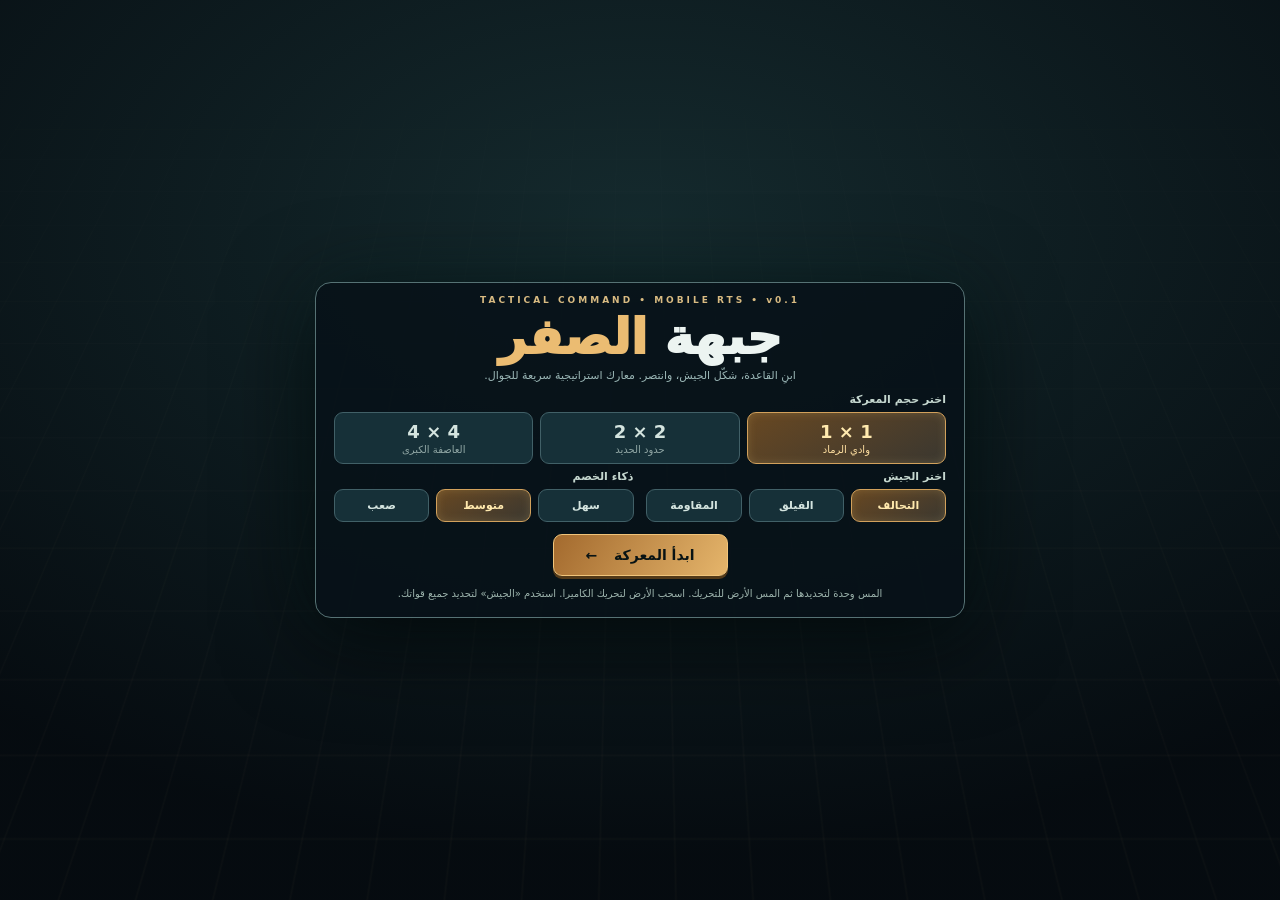
==== ZERO_FRONTIER_OFFLINE.html @ 963eb769 "Add playable mobile RTS and Vercel-ready static app" ====
<!doctype html>
<html lang="ar" dir="rtl">
<head>
  <meta charset="utf-8">
  <meta name="viewport" content="width=device-width,initial-scale=1,maximum-scale=1,viewport-fit=cover,user-scalable=no">
  <meta name="theme-color" content="#0b1318">
  <meta name="mobile-web-app-capable" content="yes">
  <meta name="apple-mobile-web-app-capable" content="yes">
  <title>جبهة الصفر | ZERO FRONTIER</title>
  <style>
:root{--bg:#081116;--panel:rgba(10,23,27,.92);--line:#355158;--accent:#e4b465;--green:#4ed4a4;--muted:#a3b3b2;--red:#f07e70}
*{box-sizing:border-box;-webkit-tap-highlight-color:transparent}html,body{margin:0;width:100%;height:100%;overflow:hidden;background:#081116;color:#ecf4f1;font-family:system-ui,-apple-system,"Segoe UI",Tahoma,sans-serif;user-select:none;touch-action:none}
button{font:inherit;color:inherit;cursor:pointer;touch-action:manipulation}button:disabled{opacity:.38;cursor:default}.hidden{display:none!important}#gameRoot{height:100dvh;width:100vw;overflow:hidden;position:relative;background:#0a1217}#gameCanvas{position:absolute;inset:0;width:100%;height:100%;display:block;touch-action:none}
#hud{position:absolute;inset:0;pointer-events:none}#hud button,#hud canvas{pointer-events:auto}#topbar{position:absolute;top:0;left:0;right:0;min-height:49px;display:flex;flex-direction:row;align-items:center;gap:10px;padding:5px max(9px,env(safe-area-inset-right)) 5px max(9px,env(safe-area-inset-left));background:linear-gradient(#07151bee,#14272cdb);border-bottom:1px solid #58706b8a;box-shadow:0 5px 15px #0008}.brand{font-weight:900;white-space:nowrap;font-size:15px;color:#f3f6ed;border-left:1px solid #56706c;padding-left:10px}.brand em{font-style:normal;color:var(--accent)}.brand small{display:block;font-size:7px;letter-spacing:2px;font-weight:700;color:#93b0ab;text-align:right}.stat{display:flex;gap:5px;align-items:center;white-space:nowrap;font-size:11px;color:#b4c5c0}.stat b{font-size:15px;color:#fff;direction:ltr;unicode-bidi:embed}.stat i{font-style:normal;color:#f0c379}.spacer{flex:1}.topBtn{background:#173138b8;border:1px solid #56706c;border-radius:7px;padding:8px 9px;font-size:12px;font-weight:700}.topBtn.active{background:#6e5030;color:#ffdda0;border-color:#d6a75e}#notification{position:absolute;top:56px;left:50%;transform:translateX(-50%);max-width:70%;padding:7px 12px;background:#10252de8;border:1px solid #c8a266;color:#fff5d9;border-radius:7px;font-size:12px;opacity:0;transition:opacity .3s;text-align:center}#notification.show{opacity:1}
#leftTools{position:absolute;top:73px;left:10px;display:grid;gap:7px}#leftTools button{width:37px;height:34px;background:#0a1c23cc;border:1px solid #5a7270;border-radius:8px;font-weight:800;font-size:20px}
#bottomArea{position:absolute;left:0;right:0;bottom:0;min-height:101px;background:linear-gradient(0deg,#06141af2,#142a2dea);border-top:1px solid #537071;display:flex;flex-direction:row;align-items:center;gap:8px;padding:7px max(8px,env(safe-area-inset-right)) calc(7px + env(safe-area-inset-bottom)) max(8px,env(safe-area-inset-left));box-shadow:0 -8px 24px #06101299}.miniWrap{width:146px;flex-shrink:0;position:relative;order:3}#minimap{width:146px;height:77px;border:1px solid #75968a;border-radius:4px;background:#253a36;display:block}#matchClock{position:absolute;top:3px;left:3px;background:#06161de6;padding:1px 4px;font-size:10px;font-family:monospace;direction:ltr;border-radius:3px}.selectionTitle{font-size:12px;font-weight:850;color:var(--accent);margin-bottom:5px}#selectionInfo{width:165px;max-width:23%;font-size:10px;line-height:1.45;color:#b3c6bc;border-left:1px solid #55716a;min-height:74px;display:flex;flex-direction:column;justify-content:center;padding:5px 0 5px 7px;order:1}#selectedDetails{max-height:50px;overflow:hidden}#actionPanel{flex:1;min-width:0;display:flex;flex-direction:column;gap:4px;order:2;align-items:stretch}#panelTabs{display:flex;gap:5px;height:23px}#panelTabs .panelTab{padding:1px 14px;background:#20383a;border:1px solid #56716c;border-radius:6px;color:#bdd1c7;font-size:10px;font-weight:800}#panelTabs .panelTab.active{background:#a4773f;color:#131e20;border-color:#ecc680}#actionBar{display:flex;gap:5px;flex-wrap:nowrap;justify-content:flex-start;align-items:center;max-height:67px;overflow-x:auto;overflow-y:hidden;overscroll-behavior:contain;scrollbar-width:none}.action{flex:0 0 83px;min-height:62px;border:1px solid #526e6b;border-bottom:2px solid #8d9b84;border-radius:8px;background:linear-gradient(155deg,#284245,#152b31);position:relative;padding:5px 3px;display:flex;flex-direction:column;align-items:center;justify-content:center;gap:2px}.action:active{transform:translateY(1px)}.action.active{border-color:#ffcb78;background:#674521}.action .glyph{font-size:21px;line-height:1}.action .label{font-size:11px;font-weight:750;white-space:nowrap}.action .cost{font-size:9px;color:#ffcc8d;white-space:nowrap}#cancelMode{pointer-events:auto;position:absolute;bottom:114px;left:50%;transform:translateX(-50%);background:#572e2b;color:#ffe4d7;border:1px solid #d9856e;border-radius:10px;padding:10px 20px;box-shadow:0 5px 20px #0008}#hoverNote{position:absolute;bottom:119px;right:12px;background:#092029d9;border:1px solid #558479;border-radius:6px;padding:7px 10px;font-size:11px}
.screen{position:absolute;inset:0;z-index:10;display:flex;align-items:center;justify-content:center;overflow-y:auto;background:radial-gradient(ellipse 80% 70% at 50% 25%,#1d3b40b5,#060c11ee);padding:12px}.menuBackdrop{position:absolute;inset:0;pointer-events:none;background-image:linear-gradient(90deg,#d6b47809 1px,transparent 1px),linear-gradient(0deg,#d6b47809 1px,transparent 1px);background-size:44px 44px;transform:perspective(600px) rotateX(25deg) scale(1.3);mask-image:linear-gradient(transparent,#000)}.menuShell{position:relative;width:min(650px,100%);margin:auto;padding:12px 18px 15px;text-align:center;background:#071218df;border:1px solid #567274;box-shadow:0 20px 90px #000b,0 0 80px #0e4f5233;border-radius:16px}.eyebrow{color:#d9bb82;letter-spacing:3px;font-size:9px;font-weight:900;direction:ltr}.menuShell h1{font-size:clamp(29px,5vw,49px);line-height:1.06;margin:7px 0 3px;font-weight:1000}.menuShell h1 span{color:#ebbc72}.tagline{color:#9cb8b7;font-size:11px;margin:5px 0 11px}.configTitle{font-size:11px;font-weight:850;color:#c5d7cf;margin:6px 0 6px;text-align:right}.choices{display:flex;gap:7px}.choice{flex:1;min-width:0;display:flex;flex-direction:column;align-items:center;justify-content:center;gap:2px;background:#163038;border:1px solid #416067;color:#d4e4df;border-radius:9px;padding:8px 5px;white-space:nowrap}.choice b{font-size:18px;direction:ltr}.choice small{font-size:10px;color:#93a9a7}.choice.active{background:linear-gradient(150deg,#684822,#3a3730);border:1px solid #d2a15c;color:#ffe9ae;box-shadow:inset 0 0 10px #eccb7330}.choice.active small{color:#ffe0a1}.configRow{display:grid;grid-template-columns:1fr 1fr;gap:13px;text-align:right}.compact .choice{font-size:11px;padding:9px 4px;font-weight:750}.primary{border:1px solid #f1c47a;background:linear-gradient(120deg,#a36a2e,#e5b56b);box-shadow:0 3px 0 #523918;color:#081314;font-weight:900;font-size:14px;border-radius:9px;padding:12px 30px;margin:12px auto 1px;width:fit-content;min-width:175px}.primary span{margin-right:12px}.hint{font-size:10px;line-height:1.55;color:#9eb5ae;margin:9px 0 0}.endPanel,.pauseCard{text-align:center;padding:25px 35px;background:#10252b;border:1px solid #718784;border-radius:16px;box-shadow:0 20px 80px #000d;max-width:94vw}#endIcon{font-size:60px;color:#ecc17d}.endPanel h2{font-size:29px;margin:7px}.endPanel p{font-size:13px;color:#b8c7c3}.secondary{display:block;width:100%;margin:10px auto;border:1px solid #6c8280;border-radius:8px;background:#21393c;padding:9px}#pauseOverlay{position:absolute;inset:0;z-index:9;background:#000a;display:flex;align-items:center;justify-content:center}
#portraitGuard{display:none;position:absolute;inset:0;z-index:99;background:#08171d;color:#f4e7cc;align-items:center;justify-content:center;flex-direction:column;text-align:center}.rotateIcon{font-size:65px;line-height:1;color:#e4b465}#portraitGuard h2{font-size:17px;margin:12px}#portraitGuard p{font-size:12px;color:#9aafae}
@media (orientation:portrait) and (max-width:800px){#portraitGuard{display:flex}}@media(max-height:450px){#bottomArea{min-height:87px;padding-top:4px;padding-bottom:4px}.action{min-height:54px;flex-basis:76px}.menuShell{padding:8px 12px}.menuShell h1{font-size:27px}.tagline{margin:2px 0 7px}.configTitle{margin:3px 0}.choice{padding:6px 4px}.compact .choice{padding:7px 3px}.primary{margin:8px auto 0;padding:8px}.hint{font-size:9px;margin:4px 0 0}#selectionInfo{min-height:63px}.miniWrap{width:115px}#minimap{width:115px;height:65px}#topbar{min-height:43px}.stat{font-size:10px}.stat b{font-size:12px}.brand{font-size:13px}}@media(max-width:730px){.brand small,.hideSmall,.topBtn span{display:none}#topbar{gap:6px}.brand{padding-left:7px}.topBtn{padding:7px}.miniWrap{width:93px}#minimap{width:93px;height:62px}#selectionInfo{width:115px;font-size:9px}.action{flex-basis:68px;min-height:49px}.action .glyph{font-size:17px}.action .label{font-size:9px}.action .cost{font-size:8px}}

</style>

</head>
<body>
  <div id="gameRoot">
    <canvas id="gameCanvas" aria-label="ساحة المعركة"></canvas>
    <div id="hud" class="hidden">
      <div id="topbar">
        <div class="brand">جبهة <em>الصفر</em> <small>ZERO FRONTIER</small></div>
        <div class="stat"><span>الرصيد</span><b id="money">0</b><i>◈</i></div>
        <div class="stat hideSmall"><span>الدخل</span><b id="income">+0/ث</b></div>
        <div class="stat"><span>الجيش</span><b id="unitCount">0</b></div>
        <div class="stat hideSmall"><span>القواعد</span><b id="baseCount">0:0</b></div>
        <div class="spacer"></div>
        <button id="selectArmy" class="topBtn" title="تحديد كامل الجيش">☷ <span>الجيش</span></button>
        <button id="attackMove" class="topBtn" title="تفعيل هجوم أثناء التحرك">⌖ <span>هجوم</span></button>
        <button id="pauseBtn" class="topBtn" title="إيقاف مؤقت">Ⅱ</button>
      </div>
      <div id="notification"></div>
      <div id="leftTools">
        <button id="zoomIn" title="تقريب">＋</button>
        <button id="zoomOut" title="إبعاد">−</button>
        <button id="centerBase" title="العودة للقاعدة">⌂</button>
      </div>
      <div id="bottomArea">
        <div id="selectionInfo"><div class="selectionTitle" id="selectedTitle">القيادة العسكرية</div><div id="selectedDetails">ابنِ قاعدتك، ثم أنتج القوات ودافع عنها.</div></div>
        <div id="actionPanel"><div id="panelTabs"><button class="panelTab active" data-tab="build">▤ البناء</button><button class="panelTab" data-tab="units">⚔ القوات</button></div><div id="actionBar"></div></div>
        <div class="miniWrap"><canvas id="minimap" width="195" height="100" title="خريطة مصغرة"></canvas><div id="matchClock">00:00</div></div>
      </div>
      <button id="cancelMode" class="hidden">✕ إلغاء الأمر</button>
      <div id="hoverNote" class="hidden"></div>
    </div>
    <div id="startScreen" class="screen">
      <div class="menuBackdrop"></div>
      <div class="menuShell">
        <div class="eyebrow">TACTICAL COMMAND • MOBILE RTS • v0.1</div>
        <h1>جبهة <span>الصفر</span></h1>
        <p class="tagline">ابنِ القاعدة، شكّل الجيش، وانتصر. معارك استراتيجية سريعة للجوال.</p>
        <div class="configTitle">اختر حجم المعركة</div>
        <div class="choices" id="mapChoices">
          <button data-map="duel" class="choice active"><b>1 × 1</b><small>وادي الرماد</small></button>
          <button data-map="squads" class="choice"><b>2 × 2</b><small>حدود الحديد</small></button>
          <button data-map="war" class="choice"><b>4 × 4</b><small>العاصفة الكبرى</small></button>
        </div>
        <div class="configRow"><div><div class="configTitle">اختر الجيش</div><div class="choices compact" id="factionChoices">
          <button class="choice active" data-faction="alliance">التحالف</button><button class="choice" data-faction="legion">الفيلق</button><button class="choice" data-faction="rebels">المقاومة</button>
        </div></div><div><div class="configTitle">ذكاء الخصم</div><div class="choices compact" id="difficultyChoices">
          <button class="choice" data-diff="easy">سهل</button><button class="choice active" data-diff="normal">متوسط</button><button class="choice" data-diff="hard">صعب</button>
        </div></div></div>
        <button id="startBtn" class="primary">ابدأ المعركة <span>←</span></button>
        <p class="hint">المس وحدة لتحديدها ثم المس الأرض للتحريك. اسحب الأرض لتحريك الكاميرا. استخدم «الجيش» لتحديد جميع قواتك.</p>
      </div>
    </div>
    <div id="endScreen" class="screen hidden"><div class="endPanel"><div id="endIcon">✦</div><h2 id="endTitle"></h2><p id="endDetails"></p><button id="restartBtn" class="primary">معركة جديدة ↻</button></div></div>
    <div id="portraitGuard"><div class="rotateIcon">↻</div><h2>دوّر الهاتف للوضع الأفقي</h2><p>اللعبة مصمّمة للشاشة بالعرض</p></div>
    <div id="pauseOverlay" class="hidden"><div class="pauseCard"><h2>المعركة متوقفة</h2><button id="resumeBtn" class="primary">متابعة</button><button id="exitBtn" class="secondary">القائمة الرئيسية</button></div></div>
  </div>
  <script>
/* ZERO FRONTIER — original mobile RTS. No external dependencies. */
(() => {
'use strict';
const $ = id => document.getElementById(id);
const canvas=$('gameCanvas'), ctx=canvas.getContext('2d',{alpha:false});
const mini=$('minimap'), mc=mini.getContext('2d');
const TAU=Math.PI*2, clamp=(x,a,b)=>Math.max(a,Math.min(b,x));
const distance=(a,b)=>Math.hypot(a.x-b.x,a.y-b.y), hypot=(x,y)=>Math.hypot(x,y);
const rand=(a,b)=>a+Math.random()*(b-a);
const fmt=n=>Math.floor(n).toLocaleString('en-US');
const COLORS={friendly:'#56d5b3',enemy:'#f18a76',neutral:'#e4c47e'};
const TYPES={
 infantry:{name:'مشاة',glyph:'♟',cost:95,needs:'barracks',time:2.5,hp:96,dmg:12,range:155,speed:92,fire:.84,r:11,kind:'infantry'},
 rocket:{name:'قاذف',glyph:'↟',cost:165,needs:'barracks',time:4,hp:78,dmg:28,range:235,speed:76,fire:1.9,r:11,splash:30,kind:'infantry'},
 scout:{name:'استطلاع',glyph:'◇',cost:195,needs:'factory',time:4,hp:160,dmg:10,range:150,speed:151,fire:.60,r:16,kind:'vehicle'},
 tank:{name:'دبابة',glyph:'▣',cost:365,needs:'factory',time:7,hp:420,dmg:43,range:210,speed:70,fire:1.55,r:22,kind:'vehicle'},
 artillery:{name:'مدفعية',glyph:'✹',cost:470,needs:'factory',time:9,hp:220,dmg:67,range:340,speed:51,fire:3.3,r:21,splash:57,kind:'vehicle'},
 special:{name:'نخبة',glyph:'✦',cost:565,needs:'factory',time:10,hp:500,dmg:49,range:245,speed:90,fire:1.45,r:23,kind:'vehicle'}
};
const BUILDINGS={
 barracks:{name:'ثكنة',glyph:'⌂',cost:290,hp:710,r:39,buildTime:2.3},
 factory:{name:'مصنع',glyph:'▤',cost:510,hp:1040,r:48,buildTime:4.0},
 mine:{name:'مصفاة',glyph:'◈',cost:250,hp:550,r:35,buildTime:2.4,income:20},
 turret:{name:'برج دفاع',glyph:'⌖',cost:335,hp:610,r:27,buildTime:3.5,dmg:29,range:270,fire:1.15}
};
const FACTIONS={
 alliance:{name:'التحالف',color:'#64c2e5',speed:1.08,hp:1,dmg:1,special:'مدرعة الشبح'},
 legion:{name:'الفيلق',color:'#e3bc66',speed:.94,hp:1.15,dmg:1.06,special:'الدبابة العملاقة'},
 rebels:{name:'المقاومة',color:'#c2a2d6',speed:1.12,hp:.94,dmg:1.1,special:'راجمة الصقور'}
};
const MAPS={
 duel:{name:'وادي الرماد',size:[1860,1130],n:1,ground:'#847259',shade:'#a28b65',theme:'desert'},
 squads:{name:'حدود الحديد',size:[2420,1380],n:2,ground:'#62766b',shade:'#84907c',theme:'hills'},
 war:{name:'العاصفة الكبرى',size:[3320,1690],n:4,ground:'#737b72',shade:'#9c9c84',theme:'plateau'}
};
let choice={map:'duel',faction:'alliance',diff:'normal'};
let g=null,lastFrame=performance.now(),raf=0, uiTimer=0, notificationUntil=0,mouse={x:0,y:0,worldX:0,worldY:0}, drag=null,pointers=new Map(),pinch=null, uid=1;
const kill=(list)=>{for(let i=list.length-1;i>=0;i--)if(!list[i].alive)list.splice(i,1)};
function seeded(seed){return ()=>{seed=(Math.imul(seed,1664525)+1013904223)|0;return (seed>>>0)/4294967296;};}
function notify(msg){$('notification').textContent=msg;$('notification').classList.add('show');notificationUntil=performance.now()+2300;}
function tileMap(map){
 const r=seeded(map.n*33771), W=map.size[0],H=map.size[1];
 const deco=[];for(let i=0;i<360;i++){let x=r()*W,y=r()*H;deco.push({x,y,r:2+r()*12,a:.03+r()*.1,t:r()});}
 const rocks=[], nodes=[];
 // Symmetrical obstacles; central lanes remain traversable.
 const shapes=map.n===1?[[.50,.19,67],[.5,.81,70],[.49,.51,35]]:map.n===2?[[.47,.20,75],[.54,.80,80],[.48,.55,60],[.67,.36,47],[.33,.64,47]]:[[.49,.12,90],[.51,.88,90],[.47,.31,67],[.53,.69,67],[.50,.5,95],[.34,.51,43],[.66,.49,43]];
 for(const [nx,ny,rad] of shapes){rocks.push({x:W*nx,y:H*ny,r:rad});}
 const ys=map.n===1?[.5,.25,.74]:map.n===2?[.22,.47,.78]:[.12,.36,.62,.87];
 for(const y of ys){for(const x of [.235,.765])nodes.push({x:W*x,y:H*y,r:37,mine:null});}
 if(map.n>1){for(const y of [.32,.70])nodes.push({x:W*.5,y:H*y,r:37,mine:null});}
 if(map.n===1){nodes.push({x:W*.50,y:H*.30,r:37,mine:null},{x:W*.50,y:H*.7,r:37,mine:null});}
 return {W,H,deco,rocks,nodes,theme:map.theme,ground:map.ground,shade:map.shade,name:map.name};
}
function getStartPositions(map){
 let ys=map.n===1?[.5]:map.n===2?[.34,.71]:[.13,.375,.635,.875];
 return {left:ys.map(y=>({x:map.size[0]*.105,y:map.size[1]*y})),right:ys.map(y=>({x:map.size[0]*.895,y:map.size[1]*y}))};
}
function newGame(){
 uid=1; const m=MAPS[choice.map], world=tileMap(m), pos=getStartPositions(m);
 const players=[];
 for(let i=0;i<m.n*2;i++){
  let team=i<m.n?0:1,loc=team?pos.right[i-m.n]:pos.left[i];
  let faction=i===0?choice.faction:Object.keys(FACTIONS)[(i+(team?1:0))%3];
  players.push({id:i,team,faction,ai:i!==0,money:i===0?1940:1400,hq:null,start:{...loc},think:rand(.8,2),wave:0,losses:0});
 }
 g={world,players,units:[],buildings:[],projectiles:[],particles:[],selected:[],selectedBuilding:null,mode:null,tab:'build',attackMove:false,cam:{x:0,y:0,zoom:1},time:0,paused:false,over:false,uiDirty:true,spawned:0,destroyed:0,diff:choice.diff};
 for(const p of players){
  let b=createBuilding('hq',p,p.start.x,p.start.y,true);p.hq=b;
  const sign=p.team? -1:1;
  createUnit('infantry',p,p.start.x+sign*83,p.start.y-29,true);
  createUnit('infantry',p,p.start.x+sign*83,p.start.y+29,true);
  if(p.id===0)createUnit('scout',p,p.start.x+sign*128,p.start.y+6,true);
  else {
    createBuilding('barracks',p,p.start.x+sign*138,p.start.y-68,true);
    p.money-=180;
  }
 }
 resizeCanvas(); centerCamera(players[0].start.x+250,players[0].start.y);updateUI(true);
 $('startScreen').classList.add('hidden');$('endScreen').classList.add('hidden');$('hud').classList.remove('hidden');$('pauseOverlay').classList.add('hidden');
 notify('ابنِ مصفاة قرب بلورات الموارد، ثم جهّز جيشك!');
 try{screen.orientation?.lock?.('landscape').catch(()=>{});}catch(e){}
}
function createBuilding(type,p,x,y,instant=false){
 const def=type==='hq'?{hp:1700,r:58,name:'المقر الرئيسي'}:BUILDINGS[type];
 let b={id:uid++,type,p,x,y,hp:def.hp,max:def.hp,r:def.r,alive:true,complete:instant?1:0,buildTime:def.buildTime||1,queue:[],cool:0,linkedNode:null};
 g.buildings.push(b);
 if(type==='mine'){
  let n=g.world.nodes.find(v=>hypot(x-v.x,y-v.y)<85 && (!v.mine||!v.mine.alive));
  if(n){n.mine=b;b.linkedNode=n;}
 }
 g.uiDirty=true;return b;
}
function createUnit(type,p,x,y,instant=false){
 const d=TYPES[type],f=FACTIONS[p.faction],scale=type==='special'?(p.faction==='legion'?1.15:1):1;
 const u={id:uid++,type,p,x,y,hp:Math.round(d.hp*f.hp*scale),max:Math.round(d.hp*f.hp*scale),dmg:d.dmg*f.dmg*(type==='special'&&p.faction==='rebels'?1.24:1),range:d.range,speed:d.speed*f.speed*(type==='special'&&p.faction==='alliance'?1.20:1),fire:d.fire,r:d.r*(type==='special'&&p.faction==='legion'?1.2:1),alive:true,theta:p.team?Math.PI:0,gun:0,cool:rand(.05,.4),target:null,goal:null,path:[],order:'guard',spawnTime:g.time,stuck:0};
 g.units.push(u);g.spawned++;g.uiDirty=true;return u;
}
function incomeOf(p){let n=0;for(const b of g.buildings){if(b.alive && b.p===p&&b.complete>=1){if(b.type==='hq')n+=7;if(b.type==='mine'&&b.linkedNode)n+=20;}}return n;}
function buildingsOf(p,type){return g.buildings.filter(b=>b.alive&&b.complete>=1&&b.p===p&&b.type===type);}
function canPlace(p,type,x,y){
 const {world}=g,r=BUILDINGS[type]?.r||34;
 if(x<r+25||x>world.W-r-25||y<r+25||y>world.H-r-25)return false;
 if(world.rocks.some(o=>hypot(x-o.x,y-o.y)<o.r+r+16))return false;
 if(g.buildings.some(b=>b.alive&&hypot(x-b.x,y-b.y)<b.r+r+24))return false;
 if(type==='mine'&&!world.nodes.some(n=>hypot(x-n.x,y-n.y)<78&&(!n.mine||!n.mine.alive)))return false;
 if(type!=='mine'&&!g.buildings.some(b=>b.alive&&b.p===p&&b.complete>=1&&hypot(x-b.x,y-b.y)<500))return false;
 if(type==='mine'&&!g.buildings.some(b=>b.alive&&b.p===p&&b.complete>=1&&hypot(x-b.x,y-b.y)<510))return false;
 return true;
}
function buyBuilding(type,p,x,y){let def=BUILDINGS[type];if(!def||p.money<def.cost||!canPlace(p,type,x,y))return false;
 p.money-=def.cost;createBuilding(type,p,x,y);g.uiDirty=true;return true;
}
function buyUnit(type,p,quiet=false){const def=TYPES[type];if(!def)return false;
 if(p.money<def.cost){if(!quiet)notify('الرصيد غير كافٍ');return false;}
 if(g.units.filter(u=>u.alive&&u.p===p).length+g.buildings.reduce((sum,b)=>sum+(b.alive&&b.p===p?b.queue.length:0),0)>=28){if(!quiet)notify('بلغت الحد الأقصى لقوات هذا الجيش');return false;}
 let options=buildingsOf(p,def.needs).filter(b=>b.queue.length<4).sort((a,b)=>a.queue.length-b.queue.length);
 if(!options.length){if(!quiet)notify(def.needs==='barracks'?'ابنِ ثكنة لتدريب المشاة':'ابنِ مصنعاً لإنتاج الآليات');return false;}
 p.money-=def.cost;options[0].queue.push({type,remain:def.time,total:def.time});g.uiDirty=true;return true;
}
function isBlocked(x,y,r=12){return g.world.rocks.some(o=>hypot(x-o.x,y-o.y)<o.r+r+6);}
const CELL=66;
function pathfind(sx,sy,tx,ty){
 const {W,H,rocks}=g.world;
 const cols=Math.ceil(W/CELL),rows=Math.ceil(H/CELL);
 const x0=clamp(Math.floor(sx/CELL),0,cols-1),y0=clamp(Math.floor(sy/CELL),0,rows-1),x1=clamp(Math.floor(tx/CELL),0,cols-1),y1=clamp(Math.floor(ty/CELL),0,rows-1);
 const start=y0*cols+x0,end=y1*cols+x1;
 if(start===end)return [{x:tx,y:ty}];
 const blocked=(x,y)=>rocks.some(r=>hypot((x+.5)*CELL-r.x,(y+.5)*CELL-r.y)<r.r+29);
 const scores=new Float64Array(cols*rows).fill(Infinity),parents=new Int32Array(cols*rows).fill(-1),visited=new Uint8Array(cols*rows);
 const heap=[];scores[start]=0;heap.push({id:start,f:0});
 let checks=0,found=false;
 while(heap.length&&checks++<cols*rows*2){
  let best=0;for(let i=1;i<heap.length;i++)if(heap[i].f<heap[best].f)best=i;
  let here=heap.splice(best,1)[0].id;if(visited[here])continue;visited[here]=1;
  if(here===end){found=true;break;}
  let cx=here%cols,cy=Math.floor(here/cols);
  for(const [dx,dy,c] of [[1,0,1],[-1,0,1],[0,1,1],[0,-1,1],[1,1,1.414],[-1,1,1.414],[1,-1,1.414],[-1,-1,1.414]]){
   let nx=cx+dx,ny=cy+dy;if(nx<0||ny<0||nx>=cols||ny>=rows||blocked(nx,ny))continue;
   if(dx&&dy&&(blocked(cx+dx,cy)||blocked(cx,cy+dy)))continue;
   let id=ny*cols+nx,ng=scores[here]+c;if(ng<scores[id]){scores[id]=ng;parents[id]=here;heap.push({id,f:ng+Math.hypot(nx-x1,ny-y1)});}
  }
 }
 if(!found)return [{x:tx,y:ty}];
 let pts=[],cur=end,lim=0;while(cur!==start&&cur!==-1&&lim++<300){pts.push({x:(cur%cols+.5)*CELL,y:(Math.floor(cur/cols)+.5)*CELL});cur=parents[cur];}
 pts.reverse();pts.push({x:tx,y:ty});
 // Remove unnecessary waypoints, preserving obstacle clearance.
 let out=[],anchor={x:sx,y:sy};for(let i=0;i<pts.length;){let last=i;for(let j=i+1;j<pts.length;j++)if(clearLine(anchor,pts[j]))last=j;else break;out.push(pts[last]);anchor=pts[last];i=last+1;}
 return out;
}
function clearLine(a,b){let d=distance(a,b),n=Math.ceil(d/34);if(n>120)n=120;for(let i=1;i<n;i++){let t=i/n;if(isBlocked(a.x+(b.x-a.x)*t,a.y+(b.y-a.y)*t,18))return false;}return true;}
function assignOrder(units,x,y,attack=false,focus=null){
 units=units.filter(u=>u.alive&&u.p.id===0);if(!units.length)return;
 const cols=Math.ceil(Math.sqrt(units.length));
 for(let i=0;i<units.length;i++){
  let u=units[i],ix=i%cols,iy=Math.floor(i/cols),step=36;
  let gx=clamp(x+(ix-(cols-1)/2)*step,25,g.world.W-25),gy=clamp(y+(iy-Math.floor(units.length/cols)/2)*step,25,g.world.H-25);
  if(isBlocked(gx,gy,12)){gx=x;gy=y;}
  u.goal={x:gx,y:gy};u.order=attack?'attack':'move';u.target=focus;u.path=pathfind(u.x,u.y,gx,gy);
 }
 spawnPing(x,y,attack?'#ffa77e':'#6ef1be');g.uiDirty=true;
}
function spawnPing(x,y,color){for(let i=0;i<9;i++)g.particles.push({x,y,vx:Math.cos(i*TAU/9)*80,vy:Math.sin(i*TAU/9)*80,life:.45,max:.45,color,size:3});}
function damage(ent,amount,source){if(!ent.alive)return;ent.hp-=amount;
 if(ent.hp<=0){ent.alive=false;let r=ent.r;for(let k=0;k<(ent.type==='hq'?38:ent.queue?16:8);k++){
  let angle=rand(0,TAU),spd=rand(20,190);g.particles.push({x:ent.x,y:ent.y,vx:Math.cos(angle)*spd,vy:Math.sin(angle)*spd,life:rand(.35,.95),max:1,color:Math.random()<.55?'#f8b76b':'#535456',size:rand(3,r*.30)});
 }if(ent.type==='hq'&&ent.p.hq===ent){ent.p.hq=null;notify(ent.p.team===0?'خسر حليف لنا مقره الرئيسي!':'دُمّر مقر أحد الأعداء!');}
 if(ent.p.team===1)g.destroyed++;
 g.uiDirty=true;
 }}
function closestEnemy(ent,radius,unitsFirst=true){
 let best=null,dist=radius;for(const u of g.units){if(!u.alive||u.p.team===ent.p.team)continue;let d=distance(u,ent)-u.r;if(d<dist){dist=d;best=u;}}
 for(const b of g.buildings){if(!b.alive||b.p.team===ent.p.team)continue;let d=distance(b,ent)-b.r;if(d<dist){dist=d;best=b;}}
 return best;
}
function fireProjectile(from,target,dmg,splash=0){
 if(!target.alive)return;g.projectiles.push({x:from.x,y:from.y,vx:0,vy:0,target,team:from.p.team,source:from,damage:dmg,splash,speed:from.type==='artillery'?410:from.type==='rocket'?510:750,alive:true,life:2.3,color:from.p.team?'#ffaa74':'#9dffe0'});
}
function tickUnits(dt){
 for(const u of g.units){if(!u.alive)continue;
  u.cool-=dt;
  if(u.target&&!u.target.alive)u.target=null;
  let enemy=closestEnemy(u,u.range+185);
  let target=u.target && u.target.alive?u.target:enemy;
  if(target){let d=distance(u,target);if(d<=u.range+target.r){
    if(u.cool<=0){fireProjectile(u,target,u.dmg,TYPES[u.type].splash||0);u.cool=u.fire;u.gun=.16;}
    u.theta=Math.atan2(target.y-u.y,target.x-u.x);
  }else if(u.order==='guard'||u.order==='attack'){
    // Chase enemies only a short distance; do not abandon long-distance orders.
    if(u.order==='guard'&&d<u.range+105)moveTowards(u,target.x,target.y,dt);
  }}
  if(u.gun>0)u.gun-=dt;
  const inRange=target&&distance(u,target)<=u.range+target.r;
  if(u.goal&&!(inRange&&u.order==='guard')){
    let point=u.path[0]||u.goal;let d=distance(u,point);
    if(d<Math.max(14,u.speed*dt*2.3)){u.path.shift();point=u.path[0]||u.goal;}
    let destinationDistance=distance(u,u.goal);
    if(destinationDistance<13){u.goal=null;u.path=[];if(u.order!=='attack')u.order='guard';}
    else if(!inRange||u.order==='move'){moveTowards(u,point.x,point.y,dt);}
  }
 }
 // Local separation, combat collision avoidance.
 for(let i=0;i<g.units.length;i++){
  const a=g.units[i];if(!a.alive)continue;
  for(let j=i+1;j<g.units.length;j++){
   const b=g.units[j];if(!b.alive||Math.abs(a.x-b.x)>48||Math.abs(a.y-b.y)>48)continue;
   const d=distance(a,b)||.1,min=(a.r+b.r)*.82;if(d<min){let push=(min-d)*.20,dx=(a.x-b.x)/d,dy=(a.y-b.y)/d;a.x+=dx*push;a.y+=dy*push;b.x-=dx*push;b.y-=dy*push;}
  }
 }
}
function moveTowards(u,x,y,dt){
 let dx=x-u.x,dy=y-u.y,d=hypot(dx,dy);if(d<1)return;
 let step=Math.min(u.speed*dt,d),nx=u.x+dx/d*step,ny=u.y+dy/d*step;
 if(isBlocked(nx,ny,u.r*.6)){
  let left={x:u.x-dy/d*step,y:u.y+dx/d*step};let right={x:u.x+dy/d*step,y:u.y-dx/d*step};
  if(!isBlocked(left.x,left.y,u.r*.6)){nx=left.x;ny=left.y;}
  else if(!isBlocked(right.x,right.y,u.r*.6)){nx=right.x;ny=right.y;}
  else {u.stuck+=dt;if(u.stuck>.7&&u.goal){u.path=pathfind(u.x,u.y,u.goal.x,u.goal.y);u.stuck=0;}return;}
 }
 u.x=clamp(nx,u.r,g.world.W-u.r);u.y=clamp(ny,u.r,g.world.H-u.r);u.theta=Math.atan2(ny-u.y+dy/d*2,nx-u.x+dx/d*2);u.stuck=0;
}
function tickProjectiles(dt){
 for(const q of g.projectiles){if(!q.alive)continue;q.life-=dt;if(q.life<=0){q.alive=false;continue;}
  const t=q.target;if(!t.alive){q.alive=false;continue;}
  let dx=t.x-q.x,dy=t.y-q.y,dd=hypot(dx,dy),step=q.speed*dt;
  if(dd<=step+t.r*.5){q.x=t.x;q.y=t.y;
   if(q.splash){for(const u of g.units)if(u.alive&&u.p.team!==q.team&&distance(u,q)<q.splash+u.r)damage(u,q.damage*(1-distance(u,q)/(q.splash+u.r)*.55),q.source);
    for(const b of g.buildings)if(b.alive&&b.p.team!==q.team&&distance(b,q)<q.splash+b.r)damage(b,q.damage*(1-distance(b,q)/(q.splash+b.r)*.55),q.source);
   }else damage(t,q.damage,q.source);
   for(let i=0;i<(q.splash?12:3);i++){let angle=rand(0,TAU),speed=rand(15,q.splash?95:55);g.particles.push({x:q.x,y:q.y,vx:Math.cos(angle)*speed,vy:Math.sin(angle)*speed,life:rand(.15,.5),max:.5,color:Math.random()>.5?'#fff1b3':q.color,size:rand(2,7)});}
   q.alive=false;
  }else {q.x+=dx/dd*step;q.y+=dy/dd*step;q.vx=dx/dd;q.vy=dy/dd;}
 }
 kill(g.projectiles);
}
function tickBuildings(dt){
 for(const b of g.buildings){if(!b.alive)continue;
  if(b.complete<1){b.complete=Math.min(1,b.complete+dt/b.buildTime);if(b.complete>=1)g.uiDirty=true;continue;}
  if(b.type==='turret'){
   b.cool-=dt;if(b.cool<=0){let e=closestEnemy(b,BUILDINGS.turret.range);if(e){fireProjectile(b,e,BUILDINGS.turret.dmg,0);b.cool=BUILDINGS.turret.fire;}}
  }
  if(b.queue.length){let q=b.queue[0];q.remain-=dt;if(q.remain<=0){
    const side=b.p.team?-1:1;let x=b.x+side*(b.r+40),y=b.y+rand(-25,25);
    for(let t=0;t<8&&(isBlocked(x,y,18)||g.buildings.some(a=>a.alive&&distance(a,{x,y})<a.r+20));t++){x=b.x+Math.cos(t*TAU/8)*(b.r+45);y=b.y+Math.sin(t*TAU/8)*(b.r+45);}
    let u=createUnit(q.type,b.p,clamp(x,20,g.world.W-20),clamp(y,20,g.world.H-20));
    if(b.p.ai){let enemies=g.players.filter(p=>p.team!==b.p.team&&p.hq&&p.hq.alive);if(enemies.length){const dest=enemies.reduce((a,c)=>distance(a.hq,b)<distance(c.hq,b)?a:c).hq;u.goal={x:dest.x,y:dest.y};u.path=pathfind(u.x,u.y,dest.x,dest.y);u.order='attack';}}
    b.queue.shift();g.uiDirty=true;
   }}
 }
}
function aiBuildNear(p,type,nearX,nearY){
 for(let i=0;i<36;i++){
  let a=i*2.399+ p.id,dist=type==='turret'?rand(115,225):rand(130,275);
  let x=clamp(nearX+Math.cos(a)*dist,45,g.world.W-45),y=clamp(nearY+Math.sin(a)*dist,45,g.world.H-45);
  if(buyBuilding(type,p,x,y))return true;
 }return false;
}
function tickAI(dt){
 const settings={easy:{speed:1.65,attack:5,ratio:.65},normal:{speed:1.0,attack:4,ratio:1},hard:{speed:.72,attack:3,ratio:1.18}}[g.diff];
 for(const p of g.players){if(!p.ai||!p.hq||!p.hq.alive)continue;
  p.think-=dt;if(p.think>0)continue;p.think=rand(1.1,2.1)*settings.speed;
  const owned=g.units.filter(u=>u.alive&&u.p===p), barracks=buildingsOf(p,'barracks'), factories=buildingsOf(p,'factory'),mines=buildingsOf(p,'mine');
  const myNodes=g.world.nodes.filter(n=>(!n.mine||!n.mine.alive)&&distance(n,p.hq)<570).sort((a,b)=>distance(a,p.hq)-distance(b,p.hq));
  if(mines.length<2&&myNodes.length&&p.money>BUILDINGS.mine.cost+100){const n=myNodes[0];if(buyBuilding('mine',p,n.x,n.y))continue;}
  if(!barracks.length&&p.money>390){aiBuildNear(p,'barracks',p.hq.x,p.hq.y);continue;}
  if(!factories.length&&p.money>950&&g.time>(g.diff==='hard'?10:20)){aiBuildNear(p,'factory',p.hq.x,p.hq.y);continue;}
  if(g.diff==='hard'&&g.time>18&&buildingsOf(p,'turret').length<1&&p.money>750){aiBuildNear(p,'turret',p.hq.x,p.hq.y);continue;}
  if(owned.length<24){
   const type=factories.length&&p.money>650?(Math.random()<.45?'tank':Math.random()<.25?'special':'scout'):(Math.random()<.27?'rocket':'infantry');
   buyUnit(type,p,true);
   if(settings.ratio>1&&Math.random()<.35)buyUnit('infantry',p,true);
  }
  let ready=owned.filter(u=>u.order==='guard'||u.order==='move'||!u.goal);const targets=g.players.filter(v=>v.team!==p.team&&v.hq&&v.hq.alive);
  if(ready.length>=settings.attack&&targets.length){
   let dest=targets.reduce((a,b)=>distance(a.hq,p.hq)<distance(b.hq,p.hq)?a:b).hq;
   // Orders share the same tactical framework as human players.
   for(let k=0;k<ready.length;k++){
    let u=ready[k],gy=dest.y+(k%5-2)*32,gx=dest.x+(Math.floor(k/5)-1)*27;
    u.goal={x:clamp(gx,25,g.world.W-25),y:clamp(gy,25,g.world.H-25)};
    u.path=pathfind(u.x,u.y,u.goal.x,u.goal.y);u.order='attack';
   }
  }
 }
}
function checkVictory(){if(g.over)return;
 const alive0=g.players.some(p=>p.team===0&&p.hq?.alive),alive1=g.players.some(p=>p.team===1&&p.hq?.alive);
 if(alive0&&alive1)return;
 g.over=true;g.paused=true;
 const win=alive0&&!alive1;$('endIcon').textContent=win?'✦':'✕';$('endIcon').style.color=win?'#e3b66c':'#eb7d6a';
 $('endTitle').textContent=win?'انتصار ساحق!':'انتهت المعركة';
 $('endDetails').textContent=`${win?'دُمّرت جميع قواعد الخصم.':'تم تدمير جميع قواعد فريقك.'} الوقت ${formatClock(g.time)} • أهداف مدمّرة ${g.destroyed}`;
 $('endScreen').classList.remove('hidden');$('hud').classList.add('hidden');
}
function tick(dt){
 g.time+=dt;
 for(const p of g.players)if(p.hq?.alive){p.money+=incomeOf(p)*dt;}
 tickAI(dt);tickBuildings(dt);tickUnits(dt);tickProjectiles(dt);
 for(const part of g.particles){part.x+=part.vx*dt;part.y+=part.vy*dt;part.vx*=1-dt*2;part.vy*=1-dt*2;part.life-=dt;}
 kill(g.particles);kill(g.units);
 // Buildings can be destroyed; preserve their wrecks for a brief visual trace.
 kill(g.buildings);
 g.selected=g.selected.filter(u=>u.alive);if(g.selectedBuilding&&!g.selectedBuilding.alive)g.selectedBuilding=null;
 checkVictory();
}
function formatClock(s){s=Math.floor(s);return String(Math.floor(s/60)).padStart(2,'0')+':'+String(s%60).padStart(2,'0');}
function resizeCanvas(){const dpr=Math.min(window.devicePixelRatio||1,1.75),w=canvas.clientWidth,h=canvas.clientHeight;
 canvas.width=Math.round(w*dpr);canvas.height=Math.round(h*dpr);ctx.setTransform(dpr,0,0,dpr,0,0);ctx.imageSmoothingEnabled=true;
 if(g)limitCam();}
function size(){return {w:canvas.clientWidth,h:canvas.clientHeight};}
function limitCam(){if(!g)return;let v=size(),c=g.cam;c.x=clamp(c.x,0,Math.max(0,g.world.W-v.w/c.zoom));c.y=clamp(c.y,0,Math.max(0,g.world.H-v.h/c.zoom));}
function centerCamera(x,y){let v=size();g.cam.x=x-v.w/(2*g.cam.zoom);g.cam.y=y-v.h/(2*g.cam.zoom);limitCam();}
function worldAt(sx,sy){let c=g.cam;return {x:c.x+sx/c.zoom,y:c.y+sy/c.zoom};}
function screenAt(x,y){return {x:(x-g.cam.x)*g.cam.zoom,y:(y-g.cam.y)*g.cam.zoom};}
function setZoom(z,sx,sy){let c=g.cam,v=size();sx=sx??v.w/2;sy=sy??v.h/2;
 const before=worldAt(sx,sy);c.zoom=clamp(z,.52,1.7);c.x=before.x-sx/c.zoom;c.y=before.y-sy/c.zoom;limitCam();}
function isVisible(x,y,r=0){let s=screenAt(x,y),v=size();return s.x>-r-30&&s.y>-r-30&&s.x<v.w+r+30&&s.y<v.h+r+30;}
function roundRect(x,y,w,h,r,fill,stroke){ctx.beginPath();ctx.roundRect(x,y,w,h,r);if(fill){ctx.fillStyle=fill;ctx.fill();}if(stroke){ctx.strokeStyle=stroke;ctx.stroke();}}
function drawTerrain(){let w=g.world.W,h=g.world.H,world=g.world,c=g.cam,v=size();
 ctx.fillStyle=world.ground;ctx.fillRect(0,0,w,h);
 const left=c.x,top=c.y,right=left+v.w/c.zoom,bottom=top+v.h/c.zoom;
 // Tactical subtle terrain grid and diagonals.
 ctx.lineWidth=.7/c.zoom;ctx.strokeStyle='#ffffff0b';ctx.beginPath();let grid=125;
 for(let x=Math.floor(left/grid)*grid;x<right+grid;x+=grid){ctx.moveTo(x,top);ctx.lineTo(x,bottom);}
 for(let y=Math.floor(top/grid)*grid;y<bottom+grid;y+=grid){ctx.moveTo(left,y);ctx.lineTo(right,y);}ctx.stroke();
 ctx.strokeStyle=world.theme==='desert'?'#d7b88219':'#e5e6d619';ctx.lineWidth=18;
 ctx.beginPath();ctx.moveTo(0,h*.5);ctx.bezierCurveTo(w*.36,h*.42,w*.65,h*.64,w,h*.52);ctx.stroke();
 ctx.lineWidth=4;ctx.strokeStyle='#212b2b35';ctx.stroke();
 for(const d of world.deco){if(d.x<left-30||d.x>right+30||d.y<top-30||d.y>bottom+30)continue;
  ctx.fillStyle=d.t>.55?'#e7d8ae1b':'#1b2c231a';ctx.beginPath();ctx.ellipse(d.x,d.y,d.r,d.r*.38,d.t*TAU,0,TAU);ctx.fill();
 }
 for(const o of world.rocks){if(!isVisible(o.x,o.y,o.r*c.zoom))continue;
  ctx.save();ctx.translate(o.x,o.y);
  ctx.fillStyle='#202c2c4a';ctx.beginPath();ctx.ellipse(8,13,o.r*1.13,o.r*.7,0,0,TAU);ctx.fill();
  let gr=ctx.createLinearGradient(-o.r,-o.r,o.r,o.r);gr.addColorStop(0,world.theme==='desert'?'#b8a184':'#a0a79b');gr.addColorStop(.55,world.theme==='desert'?'#69645a':'#656e67');gr.addColorStop(1,'#3a4948');
  ctx.fillStyle=gr;ctx.beginPath();ctx.moveTo(-o.r*.92,-o.r*.20);ctx.lineTo(-o.r*.55,-o.r*.75);ctx.lineTo(o.r*.25,-o.r*.86);ctx.lineTo(o.r*.92,-o.r*.20);ctx.lineTo(o.r*.77,o.r*.64);ctx.lineTo(-o.r*.48,o.r*.82);ctx.closePath();ctx.fill();ctx.strokeStyle='#ffffff22';ctx.lineWidth=3;ctx.stroke();
  ctx.restore();
 }
 for(const n of world.nodes){if(!isVisible(n.x,n.y,65))continue;
  ctx.save();ctx.translate(n.x,n.y);const mined=n.mine&&n.mine.alive;ctx.strokeStyle=mined?'#9dffd954':'#fbdc84b8';ctx.lineWidth=2;ctx.setLineDash([7,7]);ctx.beginPath();ctx.arc(0,0,44,0,TAU);ctx.stroke();ctx.setLineDash([]);
  for(let i=0;i<5;i++){let a=i*TAU/5+.12,xx=Math.cos(a)*19,yy=Math.sin(a)*17;
   ctx.fillStyle=mined?'#3a9b81':'#e5c57b';ctx.beginPath();ctx.moveTo(xx,yy-19);ctx.lineTo(xx+10,yy);ctx.lineTo(xx,yy+14);ctx.lineTo(xx-9,yy);ctx.fill();ctx.strokeStyle='#fff4d28c';ctx.lineWidth=1;ctx.stroke();}
  ctx.restore();
 }
}
function drawHealth(e){if(e.hp>=e.max||!e.alive)return;let w=e.r*2.0,x=e.x-w/2,y=e.y-e.r-23;ctx.fillStyle='#0b161be5';ctx.fillRect(x,y,w,6);ctx.fillStyle=e.p.team?'#ec6a67':'#72e6a9';ctx.fillRect(x+1,y+1,(w-2)*clamp(e.hp/e.max,0,1),4);}
function drawBuilding(b){if(!isVisible(b.x,b.y,b.r*g.cam.zoom))return;
 let p=b.p,teamColor=p.team?COLORS.enemy:COLORS.friendly, factionColor=FACTIONS[p.faction].color;
 ctx.save();ctx.translate(b.x,b.y);
 ctx.fillStyle='#071a1b65';ctx.beginPath();ctx.ellipse(7,13,b.r*1.15,b.r*.70,0,0,TAU);ctx.fill();
 ctx.fillStyle='#34433c';ctx.strokeStyle='#172828';ctx.lineWidth=4;
 if(b.type==='hq'){
  roundRect(-51,-40,102,80,9,'#344b4a','#172b2a');
  roundRect(-41,-33,82,47,5,'#5b7066','#9eb5a1');
  ctx.fillStyle=factionColor;ctx.fillRect(-31,-31,62,6);
  roundRect(-23,-22,46,37,5,'#223a3d','#829797');
  roundRect(-34,20,68,14,4,'#263a3e','#6a9991');
  ctx.fillStyle=teamColor;ctx.fillRect(-27,25,54,5);
  ctx.fillStyle='#aed5c2';ctx.fillRect(-6,-19,12,12);
 }else if(b.type==='barracks'){
  roundRect(-37,-31,74,62,6,'#3e5555','#1b3338');
  roundRect(-31,-24,62,18,3,'#748678','#a5b3a4');
  for(let i=-1;i<=1;i++){ctx.fillStyle=teamColor;ctx.fillRect(i*17-6,7,12,15);}
  ctx.fillStyle=factionColor;ctx.fillRect(-34,-28,68,5);
 }else if(b.type==='factory'){
  roundRect(-46,-37,92,74,6,'#404b4b','#15272b');
  for(let i=-2;i<=2;i++){ctx.fillStyle='#7b8986';ctx.fillRect(-40+(i+2)*18,-36,11,28);}
  roundRect(-33,-2,66,31,3,'#1c3539','#95a7a0');ctx.fillStyle='#3d5655';ctx.fillRect(-25,5,50,19);
  ctx.fillStyle=factionColor;ctx.fillRect(-40,-37,80,5);
 }else if(b.type==='mine'){
  roundRect(-31,-25,62,50,6,'#4b574c','#283d3c');
  ctx.save();ctx.rotate(g.time*.45);ctx.strokeStyle='#e6bf77';ctx.lineWidth=8;ctx.beginPath();ctx.arc(0,0,17,0,TAU);ctx.stroke();ctx.restore();
  ctx.fillStyle='#f9db9a';ctx.fillRect(-9,-8,18,16);
 }else if(b.type==='turret'){
  ctx.fillStyle='#364f4a';ctx.beginPath();for(let i=0;i<8;i++){let a=i*TAU/8;ctx.lineTo(Math.cos(a)*28,Math.sin(a)*28);}ctx.closePath();ctx.fill();
  ctx.save();ctx.rotate(g.time*.20);roundRect(-10,-28,20,55,5,'#2c3e3f','#a4ad9a');ctx.restore();
  ctx.fillStyle=teamColor;ctx.beginPath();ctx.arc(0,0,8,0,TAU);ctx.fill();
 }
 ctx.fillStyle=teamColor;ctx.beginPath();ctx.arc(-b.r+5,-b.r+3,7,0,TAU);ctx.fill();
 if(b.complete<1){ctx.fillStyle='#061619c0';ctx.fillRect(-b.r,-b.r,2*b.r,2*b.r*(1-b.complete));ctx.strokeStyle='#f5d090';ctx.lineWidth=3;ctx.strokeRect(-b.r-3,-b.r-3,2*b.r+6,2*b.r+6);}
 ctx.restore();drawHealth(b);
 if(b.queue.length){let q=b.queue[0];ctx.strokeStyle='#ffda90';ctx.lineWidth=4;ctx.beginPath();ctx.arc(b.x,b.y,b.r+8,-Math.PI/2,-Math.PI/2+TAU*(1-q.remain/q.total));ctx.stroke();}
 if(g.selectedBuilding===b){ctx.lineWidth=3/g.cam.zoom;ctx.strokeStyle='#f9cc76';ctx.setLineDash([10,6]);ctx.beginPath();ctx.arc(b.x,b.y,b.r+15,0,TAU);ctx.stroke();ctx.setLineDash([]);}
}
function drawUnit(u){if(!isVisible(u.x,u.y,u.r*g.cam.zoom))return;
 let team=u.p.team?COLORS.enemy:COLORS.friendly,fac=FACTIONS[u.p.faction].color;
 ctx.save();ctx.translate(u.x,u.y);ctx.rotate(u.theta);
 ctx.fillStyle='#08181b6f';ctx.beginPath();ctx.ellipse(4,6,u.r*1.15,u.r*.75,0,0,TAU);ctx.fill();
 if(TYPES[u.type].kind==='infantry'){
  ctx.fillStyle=fac;roundRect(-7,-6,13,13,3,fac,'#142c2a');
  ctx.fillStyle='#253333';ctx.beginPath();ctx.arc(0,-1,5.5,0,TAU);ctx.fill();
  ctx.strokeStyle='#101c1c';ctx.lineWidth=3;ctx.beginPath();ctx.moveTo(4,0);ctx.lineTo(u.type==='rocket'?19:13,0);ctx.stroke();
  ctx.fillStyle=team;ctx.fillRect(-5,-9,5,4);
 }else{
  let r=u.r;const t=u.type;
  roundRect(-r,-r*.69,r*2,r*1.38,5,'#243536','#131b1d');
  if(t==='tank'||t==='special'||t==='artillery'){
   for(const side of [-1,1]){roundRect(-r,-r*(side>0?-.53:.79),r*2,r*.26,3,'#1e2729','#75827a');}
   roundRect(-r*.76,-r*.51,r*1.53,r*1.03,5,fac,'#324446');
   roundRect(-r*.33,-r*.39,r*.85,r*.80,5,'#364b4a','#9fae98');
   ctx.fillStyle='#142b2b';ctx.fillRect(-r*.04,-r*.17,r*(t==='artillery'?2.0:1.38),r*.29);
   if(t==='artillery'){ctx.fillStyle='#879b86';ctx.fillRect(r*.72,-r*.12,r*.71,r*.18);}
  }else{
   roundRect(-r*.7,-r*.52,r*1.4,r*1.04,4,fac,'#1d3638');
   ctx.fillStyle='#173038';ctx.fillRect(-r*.05,-r*.37,r*.58,r*.73);
   for(const sy of [-1,1]){ctx.fillStyle='#152322';ctx.beginPath();ctx.arc(-r*.55,sy*r*.65,4,0,TAU);ctx.arc(r*.55,sy*r*.65,4,0,TAU);ctx.fill();}
  }
  ctx.fillStyle=team;ctx.fillRect(-r*.55,-r*.58,r*.60,3.5);
 }
 if(u.gun>0){ctx.fillStyle='#fff0a9';ctx.beginPath();ctx.arc(u.r*1.23,0,4+u.gun*17,0,TAU);ctx.fill();}
 ctx.restore();drawHealth(u);
 if(g.selected.includes(u)){
  ctx.strokeStyle='#fbd583';ctx.lineWidth=2/g.cam.zoom;ctx.beginPath();ctx.ellipse(u.x,u.y,u.r+7,(u.r+6)*.66,0,0,TAU);ctx.stroke();
 }
}
function drawCombat(){
 for(const p of g.projectiles){if(!isVisible(p.x,p.y,10))continue;
  ctx.strokeStyle=p.color;ctx.lineWidth=p.splash?4:2.5;ctx.beginPath();ctx.moveTo(p.x-p.vx*10,p.y-p.vy*10);ctx.lineTo(p.x,p.y);ctx.stroke();ctx.fillStyle='#fff5cb';ctx.beginPath();ctx.arc(p.x,p.y,p.splash?3.5:2.5,0,TAU);ctx.fill();
 }
 for(const p of g.particles){if(!isVisible(p.x,p.y,10))continue;ctx.globalAlpha=clamp(p.life/p.max,0,1);ctx.fillStyle=p.color;ctx.beginPath();ctx.arc(p.x,p.y,p.size,0,TAU);ctx.fill();}ctx.globalAlpha=1;
}
function drawTactical(){
 const v=size();let c=g.cam;
 if(g.mode?.type==='build'){
  const type=g.mode.key,def=BUILDINGS[type],x=mouse.worldX,y=mouse.worldY;
  let ok=canPlace(g.players[0],type,x,y);ctx.save();ctx.globalAlpha=.65;ctx.fillStyle=ok?'#57e5b54c':'#fa69604c';ctx.strokeStyle=ok?'#7dffbf':'#ff8a71';ctx.lineWidth=3/c.zoom;
  ctx.beginPath();ctx.arc(x,y,def.r,0,TAU);ctx.fill();ctx.stroke();ctx.restore();
 }
 if(drag&&drag.selecting&&drag.moved){const a=drag.start,b={x:drag.currentX,y:drag.currentY};ctx.setTransform(1,0,0,1,0,0);const dpr=canvas.width/v.w;ctx.setTransform(dpr,0,0,dpr,0,0);ctx.fillStyle='#82f2be24';ctx.strokeStyle='#d2ffcf';ctx.lineWidth=1.5;ctx.fillRect(Math.min(a.x,b.x),Math.min(a.y,b.y),Math.abs(a.x-b.x),Math.abs(a.y-b.y));ctx.strokeRect(Math.min(a.x,b.x),Math.min(a.y,b.y),Math.abs(a.x-b.x),Math.abs(a.y-b.y));}
 }
function drawMinimap(){const w=mini.width,h=mini.height,m=g.world,c=g.cam;
 mc.fillStyle=m.ground;mc.fillRect(0,0,w,h);let sx=w/m.W,sy=h/m.H;
 mc.fillStyle='#253b3b';for(const r of m.rocks){mc.beginPath();mc.arc(r.x*sx,r.y*sy,Math.max(1,r.r*sx),0,TAU);mc.fill();}
 mc.fillStyle='#e5d093';for(const n of m.nodes){mc.beginPath();mc.arc(n.x*sx,n.y*sy,2,0,TAU);mc.fill();}
 for(const b of g.buildings){if(!b.alive)continue;mc.fillStyle=b.p.team?'#f38a76':'#5ff3c7';mc.fillRect(b.x*sx-2,b.y*sy-2,b.type==='hq'?6:4,b.type==='hq'?6:4);}
 for(const u of g.units){if(!u.alive)continue;mc.fillStyle=u.p.team?'#f4aa78':'#b7ffe0';mc.fillRect(u.x*sx,u.y*sy,1.8,1.8);}
 mc.strokeStyle='#ffebac';mc.lineWidth=1.5;mc.strokeRect(c.x*sx,c.y*sy,canvas.clientWidth/c.zoom*sx,canvas.clientHeight/c.zoom*sy);
}
function render(){const v=size(),c=g.cam,dpr=canvas.width/v.w;ctx.setTransform(dpr,0,0,dpr,0,0);ctx.fillStyle='#182a2b';ctx.fillRect(0,0,v.w,v.h);
 ctx.save();ctx.scale(c.zoom,c.zoom);ctx.translate(-c.x,-c.y);
 drawTerrain();for(const b of g.buildings)drawBuilding(b);for(const u of g.units)drawUnit(u);drawCombat();drawTactical();ctx.restore();
 drawMinimap();}
function frame(now){raf=requestAnimationFrame(frame);let dt=Math.min(.04,(now-lastFrame)/1000||.016);lastFrame=now;
 if(!g)return;
 if(!g.paused&&dt>0)tick(dt);
 render();uiTimer+=dt;if(uiTimer>.22){updateUI(false);uiTimer=0;}
 if(notificationUntil&&now>notificationUntil){$('notification').classList.remove('show');notificationUntil=0;}
}
function actionButton(label,glyph,cost,kind,key,active,disabled=false){
 let b=document.createElement('button');b.className='action'+(active?' active':'');b.disabled=disabled;b.dataset.kind=kind;b.dataset.key=key;
 let a=document.createElement('span');a.className='glyph';a.textContent=glyph;let n=document.createElement('span');n.className='label';n.textContent=label;b.append(a,n);
 if(cost!==null){let t=document.createElement('span');t.className='cost';t.textContent='◈ '+cost;b.append(t);}return b;
}
function updateUI(force){if(!g)return;let p=g.players[0];$('money').textContent=fmt(p.money);$('income').textContent='+'+incomeOf(p)+'/ث';$('unitCount').textContent=g.units.filter(u=>u.alive&&u.p===p).length;
 let alive0=g.players.filter(p=>p.team===0&&p.hq?.alive).length,alive1=g.players.filter(p=>p.team===1&&p.hq?.alive).length;$('baseCount').textContent=alive0+':'+alive1;
 $('matchClock').textContent=formatClock(g.time);$('attackMove').classList.toggle('active',g.attackMove);
 if(!force&&!g.uiDirty)return;
 g.uiDirty=false;
 let info='ابنِ مصفاة للموارد وثكنة ومصنعاً لإنتاج القوات.',title='القيادة العسكرية';
 if(g.selected.length){let counts={};for(const u of g.selected)counts[u.type]=(counts[u.type]||0)+1;title=`القوات المحددة (${g.selected.length})`;info=Object.entries(counts).map(([k,n])=>TYPES[k].name+' ×'+n).join(' • ')+' | المس الأرض للتحريك';}
 if(g.selectedBuilding){let b=g.selectedBuilding;title=b.type==='hq'?'المقر الرئيسي':BUILDINGS[b.type].name;info=`سلامة ${Math.ceil(b.hp)}/${b.max}`+(b.queue.length?` • إنتاج ${TYPES[b.queue[0].type].name} (${Math.max(0,Math.ceil(b.queue[0].remain))}ث)`:'');}
 if(g.mode?.type==='build'){title='وضع البناء';info='المس موقعاً مناسباً داخل نطاق قاعدتك. الأصفر للمصفاة قرب البلورات.';}
 $('selectedTitle').textContent=title;$('selectedDetails').textContent=info;
 $('cancelMode').classList.toggle('hidden',!g.mode);
 let bar=$('actionBar');bar.replaceChildren();let group=document.createDocumentFragment();
 for(const b of document.querySelectorAll('#panelTabs .panelTab'))b.classList.toggle('active',b.dataset.tab===g.tab);
 if(g.tab==='build')for(const key of ['barracks','factory','mine','turret']){let d=BUILDINGS[key];group.append(actionButton(d.name,d.glyph,d.cost,'build',key,g.mode?.key===key,p.money<d.cost));}
 if(g.tab==='units')for(const key of ['infantry','rocket','scout','tank','artillery','special']){let d=TYPES[key],has=buildingsOf(p,d.needs).length>0;
  group.append(actionButton(key==='special'?FACTIONS[p.faction].special:d.name,d.glyph,d.cost,'unit',key,false,p.money<d.cost||!has));}
 bar.append(group);
}
function pointerWorld(ev){const rect=canvas.getBoundingClientRect();return {x:ev.clientX-rect.left,y:ev.clientY-rect.top};}
function pick(x,y){
 // Prioritize visible units over structures for touch-friendly selection.
 let u=null,du=28/g.cam.zoom;for(const e of g.units){if(!e.alive)continue;let d=hypot(e.x-x,e.y-y);if(d<du&&d<e.r+15){du=d;u=e;}}
 if(u)return u;
 let b=null,db=62/g.cam.zoom;for(const e of g.buildings){if(!e.alive)continue;let d=hypot(e.x-x,e.y-y);if(d<db&&d<e.r+15){db=d;b=e;}}
 return b;
}
function onTap(x,y){if(!g||g.paused||g.over)return;
 let w=worldAt(x,y),o=pick(w.x,w.y),me=g.players[0];
 if(g.mode?.type==='build'){
  let key=g.mode.key;if(buyBuilding(key,me,w.x,w.y)){notify(BUILDINGS[key].name+' — جارٍ البناء');g.mode=null;g.uiDirty=true;}
  else notify(me.money<BUILDINGS[key].cost?'الرصيد غير كافٍ':'موقع غير متاح — ابحث عن مساحة أو بلورات للمصفاة');return;
 }
 if(o){
  if(o.p===me){
   if(o.queue){g.selectedBuilding=o;g.selected=[];if(o.type==='barracks'||o.type==='factory')g.tab='units';}else{g.selected=[o];g.selectedBuilding=null;}
   g.uiDirty=true;return;
  }
  if(o.p.team!==me.team&&g.selected.length){assignOrder(g.selected,o.x,o.y,true,o);return;}
  if(o.p.team===me.team&&g.selected.length){return;}
  // Enemy and allied entities can be inspected, but not commanded.
  g.selected=[];g.selectedBuilding=null;g.uiDirty=true;return;
 }
 if(g.selected.length){assignOrder(g.selected,w.x,w.y,g.attackMove);return;}
 g.selectedBuilding=null;g.uiDirty=true;
}
canvas.addEventListener('pointerdown',ev=>{
 if(!g||g.paused||g.over)return;ev.preventDefault();canvas.setPointerCapture(ev.pointerId);
 let pt=pointerWorld(ev),w=worldAt(pt.x,pt.y);pointers.set(ev.pointerId,{...pt});
 if(pointers.size>=2){const pp=[...pointers.values()];pinch={distance:distance(pp[0],pp[1]),zoom:g.cam.zoom};drag=null;return;}
 let obj=pick(w.x,w.y);drag={start:pt,currentX:pt.x,currentY:pt.y,last:pt,selecting:!!(obj&&obj.p.id===0&&!obj.queue&&!g.mode),moved:false,worldStart:w};
 mouse.x=pt.x;mouse.y=pt.y;mouse.worldX=w.x;mouse.worldY=w.y;
},{passive:false});
canvas.addEventListener('pointermove',ev=>{
 if(!g)return;let pt=pointerWorld(ev),w=worldAt(pt.x,pt.y);mouse={...pt,worldX:w.x,worldY:w.y};
 if(!pointers.has(ev.pointerId))return;pointers.set(ev.pointerId,{...pt});
 if(pointers.size===2&&pinch){let pp=[...pointers.values()],d=distance(pp[0],pp[1]);setZoom(pinch.zoom*d/Math.max(1,pinch.distance),(pp[0].x+pp[1].x)/2,(pp[0].y+pp[1].y)/2);return;}
 if(!drag)return;let dx=pt.x-drag.start.x,dy=pt.y-drag.start.y;
 if(hypot(dx,dy)>8)drag.moved=true;
 if(drag.moved&&!drag.selecting&&!g.mode){g.cam.x-=(pt.x-drag.last.x)/g.cam.zoom;g.cam.y-=(pt.y-drag.last.y)/g.cam.zoom;limitCam();}
 drag.last=pt;drag.currentX=pt.x;drag.currentY=pt.y;
},{passive:false});
function upPointer(ev){
 if(!g)return;let pt=pointerWorld(ev),wasPinch=!!pinch;pointers.delete(ev.pointerId);
 if(pointers.size<2)pinch=null;
 if(wasPinch){drag=null;return;}
 if(!drag)return;
 if(drag.moved&&drag.selecting){const start=worldAt(drag.start.x,drag.start.y),end=worldAt(pt.x,pt.y);const x0=Math.min(start.x,end.x),x1=Math.max(start.x,end.x),y0=Math.min(start.y,end.y),y1=Math.max(start.y,end.y);
  g.selected=g.units.filter(u=>u.alive&&u.p.id===0&&u.x>=x0&&u.x<=x1&&u.y>=y0&&u.y<=y1);g.selectedBuilding=null;g.uiDirty=true;
 }else if(!drag.moved)onTap(pt.x,pt.y);drag=null;
}
canvas.addEventListener('pointerup',upPointer);canvas.addEventListener('pointercancel',ev=>{pointers.delete(ev.pointerId);drag=null;pinch=null;});
canvas.addEventListener('contextmenu',ev=>ev.preventDefault());
canvas.addEventListener('wheel',ev=>{if(!g)return;ev.preventDefault();let pt=pointerWorld(ev);setZoom(g.cam.zoom*(ev.deltaY>0?.89:1.11),pt.x,pt.y);},{passive:false});
mini.addEventListener('pointerdown',ev=>{if(!g)return;let rect=mini.getBoundingClientRect();let x=(ev.clientX-rect.left)/rect.width*g.world.W,y=(ev.clientY-rect.top)/rect.height*g.world.H;centerCamera(x,y);});
$('panelTabs').addEventListener('click',ev=>{const b=ev.target.closest('button[data-tab]');if(!g||!b)return;g.tab=b.dataset.tab;g.mode=null;g.uiDirty=true;updateUI(true);});
$('actionBar').addEventListener('click',ev=>{
 if(!g||g.paused)return;const button=ev.target.closest('button[data-kind]');if(!button||button.disabled)return;
 const key=button.dataset.key;
 if(button.dataset.kind==='build'){g.tab='build';g.mode=g.mode?.key===key?null:{type:'build',key};g.selected=[];g.selectedBuilding=null;g.uiDirty=true;
  if(g.mode)notify(key==='mine'?'المصفاة: المس البلورات الصفراء قرب قاعدتك':'المس موقعاً فارغاً قرب قاعدتك');
 }else if(buyUnit(key,g.players[0])){notify('أُضيفت '+(key==='special'?FACTIONS[g.players[0].faction].special:TYPES[key].name)+' إلى قائمة الإنتاج');}
 updateUI(true);
});
function togglePause(v){if(!g||g.over)return;g.paused=v;$('pauseOverlay').classList.toggle('hidden',!v);$('pauseBtn').textContent=v?'▶':'Ⅱ';}
$('pauseBtn').onclick=()=>g&&togglePause(!g.paused);$('resumeBtn').onclick=()=>togglePause(false);
$('exitBtn').onclick=()=>{if(g)g.paused=true;g=null;$('pauseOverlay').classList.add('hidden');$('hud').classList.add('hidden');$('startScreen').classList.remove('hidden');};
$('selectArmy').onclick=()=>{if(!g||g.paused)return;g.selected=g.units.filter(u=>u.alive&&u.p.id===0);g.selectedBuilding=null;g.mode=null;g.uiDirty=true;updateUI(true);notify(g.selected.length?'تم تحديد '+g.selected.length+' وحدة':'أنتج وحدات أولاً');};
$('attackMove').onclick=()=>{if(!g||g.paused)return;g.attackMove=!g.attackMove;g.uiDirty=true;notify(g.attackMove?'الأوامر الآن هجوم أثناء الحركة':'الأوامر الآن تحرك عادي');};
$('zoomIn').onclick=()=>g&&setZoom(g.cam.zoom*1.22);
$('zoomOut').onclick=()=>g&&setZoom(g.cam.zoom/1.22);
$('centerBase').onclick=()=>g&&g.players[0].hq&&centerCamera(g.players[0].hq.x,g.players[0].hq.y);
$('cancelMode').onclick=()=>{if(!g)return;g.mode=null;g.uiDirty=true;updateUI(true);};
$('restartBtn').onclick=()=>{g=null;$('endScreen').classList.add('hidden');$('startScreen').classList.remove('hidden');};
for(const [container,key,attr] of [['mapChoices','map','map'],['factionChoices','faction','faction'],['difficultyChoices','diff','diff']]){
 $(container).addEventListener('click',ev=>{const b=ev.target.closest('button[data-'+attr+']');if(!b)return;choice[key]=b.dataset[attr];for(const c of $(container).children)c.classList.toggle('active',c===b);});
}
$('startBtn').onclick=()=>newGame();
window.addEventListener('resize',resizeCanvas);
window.addEventListener('keydown',ev=>{
 if(!g)return;
 if(ev.key==='Escape'){if(g.mode){g.mode=null;g.uiDirty=true;}else togglePause(!g.paused);}
 if(ev.key==='a'||ev.key==='A')$('selectArmy').click();
 if(ev.key==='q'||ev.key==='Q')$('attackMove').click();
});
document.addEventListener('visibilitychange',()=>{if(g&&!document.hidden)lastFrame=performance.now();if(g&&document.hidden&&!g.over){g.paused=true;$('pauseOverlay').classList.remove('hidden');}});
resizeCanvas();raf=requestAnimationFrame(frame);
window.__zeroFrontier={get game(){return g;},start:(map='duel',diff='normal',faction='alliance')=>{choice={map,diff,faction};newGame();},buyBuilding:(t,x,y)=>g&&buyBuilding(t,g.players[0],x,y),buyUnit:(t)=>g&&buyUnit(t,g.players[0]),tick:(dt)=>g&&tick(dt),mapNames:Object.keys(MAPS),stats:()=>g&&({units:g.units.length,buildings:g.buildings.length,players:g.players.length,time:g.time,canvas:[canvas.width,canvas.height]})};
})();

</script>

</body>
</html>
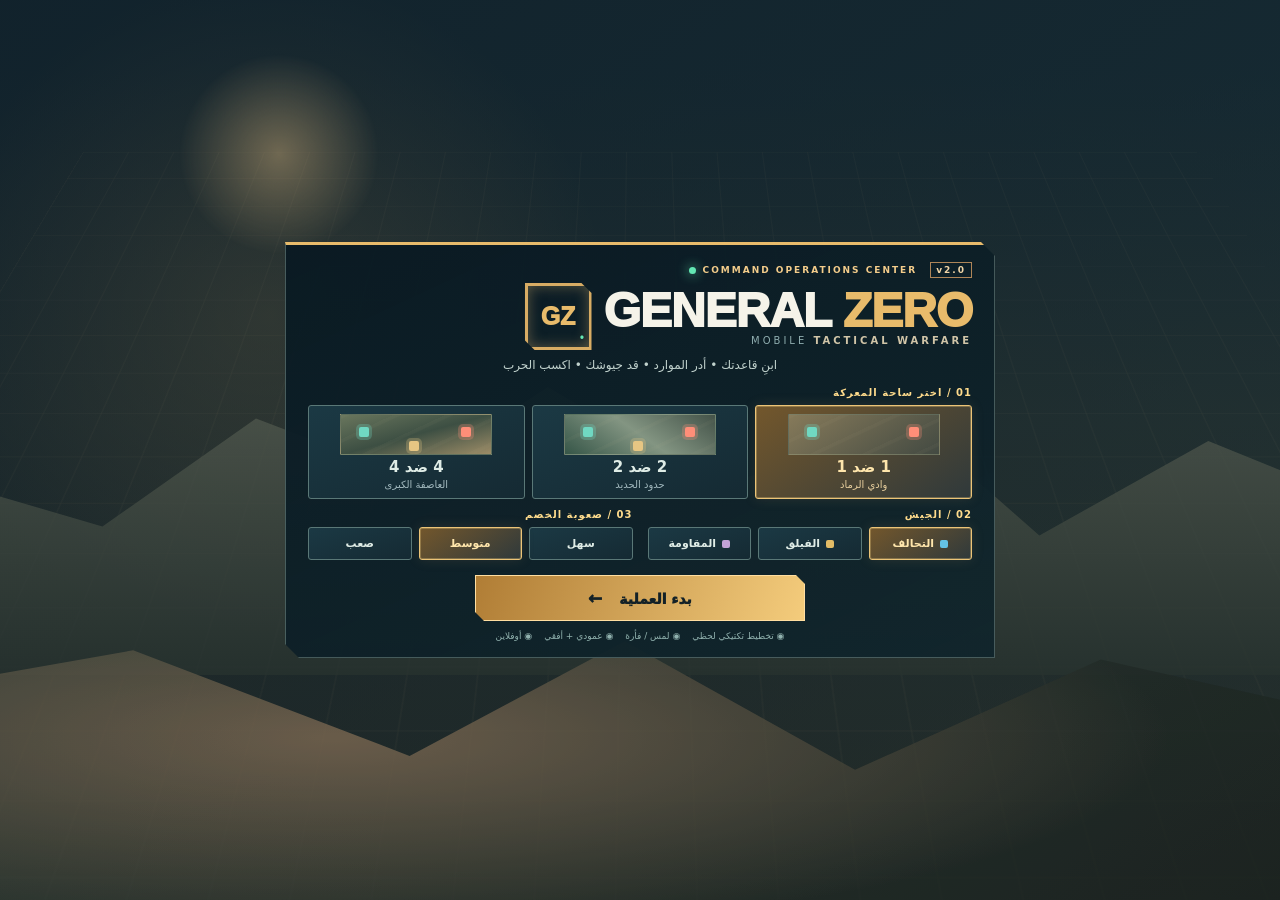
==== commit e81f79cb: "Major RTS v2 overhaul: portrait/landscape, tactics, art and auto-updating PWA" ====
--- a/ZERO_FRONTIER_OFFLINE.html
+++ b/ZERO_FRONTIER_OFFLINE.html
@@ -2,80 +2,106 @@
 <html lang="ar" dir="rtl">
 <head>
   <meta charset="utf-8">
-  <meta name="viewport" content="width=device-width,initial-scale=1,maximum-scale=1,viewport-fit=cover,user-scalable=no">
-  <meta name="theme-color" content="#0b1318">
+  <meta name="viewport" content="width=device-width, initial-scale=1, viewport-fit=cover, maximum-scale=1, user-scalable=no">
+  <meta name="theme-color" content="#0b1519">
   <meta name="mobile-web-app-capable" content="yes">
   <meta name="apple-mobile-web-app-capable" content="yes">
-  <title>جبهة الصفر | ZERO FRONTIER</title>
+  <meta name="apple-mobile-web-app-status-bar-style" content="black-translucent">
+  <meta name="description" content="General Zero Mobile - معارك استراتيجية كاملة للمتصفح، عمودي أو أفقي، تعمل دون إنترنت.">
+  
+  
   <style>
-:root{--bg:#081116;--panel:rgba(10,23,27,.92);--line:#355158;--accent:#e4b465;--green:#4ed4a4;--muted:#a3b3b2;--red:#f07e70}
-*{box-sizing:border-box;-webkit-tap-highlight-color:transparent}html,body{margin:0;width:100%;height:100%;overflow:hidden;background:#081116;color:#ecf4f1;font-family:system-ui,-apple-system,"Segoe UI",Tahoma,sans-serif;user-select:none;touch-action:none}
-button{font:inherit;color:inherit;cursor:pointer;touch-action:manipulation}button:disabled{opacity:.38;cursor:default}.hidden{display:none!important}#gameRoot{height:100dvh;width:100vw;overflow:hidden;position:relative;background:#0a1217}#gameCanvas{position:absolute;inset:0;width:100%;height:100%;display:block;touch-action:none}
-#hud{position:absolute;inset:0;pointer-events:none}#hud button,#hud canvas{pointer-events:auto}#topbar{position:absolute;top:0;left:0;right:0;min-height:49px;display:flex;flex-direction:row;align-items:center;gap:10px;padding:5px max(9px,env(safe-area-inset-right)) 5px max(9px,env(safe-area-inset-left));background:linear-gradient(#07151bee,#14272cdb);border-bottom:1px solid #58706b8a;box-shadow:0 5px 15px #0008}.brand{font-weight:900;white-space:nowrap;font-size:15px;color:#f3f6ed;border-left:1px solid #56706c;padding-left:10px}.brand em{font-style:normal;color:var(--accent)}.brand small{display:block;font-size:7px;letter-spacing:2px;font-weight:700;color:#93b0ab;text-align:right}.stat{display:flex;gap:5px;align-items:center;white-space:nowrap;font-size:11px;color:#b4c5c0}.stat b{font-size:15px;color:#fff;direction:ltr;unicode-bidi:embed}.stat i{font-style:normal;color:#f0c379}.spacer{flex:1}.topBtn{background:#173138b8;border:1px solid #56706c;border-radius:7px;padding:8px 9px;font-size:12px;font-weight:700}.topBtn.active{background:#6e5030;color:#ffdda0;border-color:#d6a75e}#notification{position:absolute;top:56px;left:50%;transform:translateX(-50%);max-width:70%;padding:7px 12px;background:#10252de8;border:1px solid #c8a266;color:#fff5d9;border-radius:7px;font-size:12px;opacity:0;transition:opacity .3s;text-align:center}#notification.show{opacity:1}
-#leftTools{position:absolute;top:73px;left:10px;display:grid;gap:7px}#leftTools button{width:37px;height:34px;background:#0a1c23cc;border:1px solid #5a7270;border-radius:8px;font-weight:800;font-size:20px}
-#bottomArea{position:absolute;left:0;right:0;bottom:0;min-height:101px;background:linear-gradient(0deg,#06141af2,#142a2dea);border-top:1px solid #537071;display:flex;flex-direction:row;align-items:center;gap:8px;padding:7px max(8px,env(safe-area-inset-right)) calc(7px + env(safe-area-inset-bottom)) max(8px,env(safe-area-inset-left));box-shadow:0 -8px 24px #06101299}.miniWrap{width:146px;flex-shrink:0;position:relative;order:3}#minimap{width:146px;height:77px;border:1px solid #75968a;border-radius:4px;background:#253a36;display:block}#matchClock{position:absolute;top:3px;left:3px;background:#06161de6;padding:1px 4px;font-size:10px;font-family:monospace;direction:ltr;border-radius:3px}.selectionTitle{font-size:12px;font-weight:850;color:var(--accent);margin-bottom:5px}#selectionInfo{width:165px;max-width:23%;font-size:10px;line-height:1.45;color:#b3c6bc;border-left:1px solid #55716a;min-height:74px;display:flex;flex-direction:column;justify-content:center;padding:5px 0 5px 7px;order:1}#selectedDetails{max-height:50px;overflow:hidden}#actionPanel{flex:1;min-width:0;display:flex;flex-direction:column;gap:4px;order:2;align-items:stretch}#panelTabs{display:flex;gap:5px;height:23px}#panelTabs .panelTab{padding:1px 14px;background:#20383a;border:1px solid #56716c;border-radius:6px;color:#bdd1c7;font-size:10px;font-weight:800}#panelTabs .panelTab.active{background:#a4773f;color:#131e20;border-color:#ecc680}#actionBar{display:flex;gap:5px;flex-wrap:nowrap;justify-content:flex-start;align-items:center;max-height:67px;overflow-x:auto;overflow-y:hidden;overscroll-behavior:contain;scrollbar-width:none}.action{flex:0 0 83px;min-height:62px;border:1px solid #526e6b;border-bottom:2px solid #8d9b84;border-radius:8px;background:linear-gradient(155deg,#284245,#152b31);position:relative;padding:5px 3px;display:flex;flex-direction:column;align-items:center;justify-content:center;gap:2px}.action:active{transform:translateY(1px)}.action.active{border-color:#ffcb78;background:#674521}.action .glyph{font-size:21px;line-height:1}.action .label{font-size:11px;font-weight:750;white-space:nowrap}.action .cost{font-size:9px;color:#ffcc8d;white-space:nowrap}#cancelMode{pointer-events:auto;position:absolute;bottom:114px;left:50%;transform:translateX(-50%);background:#572e2b;color:#ffe4d7;border:1px solid #d9856e;border-radius:10px;padding:10px 20px;box-shadow:0 5px 20px #0008}#hoverNote{position:absolute;bottom:119px;right:12px;background:#092029d9;border:1px solid #558479;border-radius:6px;padding:7px 10px;font-size:11px}
-.screen{position:absolute;inset:0;z-index:10;display:flex;align-items:center;justify-content:center;overflow-y:auto;background:radial-gradient(ellipse 80% 70% at 50% 25%,#1d3b40b5,#060c11ee);padding:12px}.menuBackdrop{position:absolute;inset:0;pointer-events:none;background-image:linear-gradient(90deg,#d6b47809 1px,transparent 1px),linear-gradient(0deg,#d6b47809 1px,transparent 1px);background-size:44px 44px;transform:perspective(600px) rotateX(25deg) scale(1.3);mask-image:linear-gradient(transparent,#000)}.menuShell{position:relative;width:min(650px,100%);margin:auto;padding:12px 18px 15px;text-align:center;background:#071218df;border:1px solid #567274;box-shadow:0 20px 90px #000b,0 0 80px #0e4f5233;border-radius:16px}.eyebrow{color:#d9bb82;letter-spacing:3px;font-size:9px;font-weight:900;direction:ltr}.menuShell h1{font-size:clamp(29px,5vw,49px);line-height:1.06;margin:7px 0 3px;font-weight:1000}.menuShell h1 span{color:#ebbc72}.tagline{color:#9cb8b7;font-size:11px;margin:5px 0 11px}.configTitle{font-size:11px;font-weight:850;color:#c5d7cf;margin:6px 0 6px;text-align:right}.choices{display:flex;gap:7px}.choice{flex:1;min-width:0;display:flex;flex-direction:column;align-items:center;justify-content:center;gap:2px;background:#163038;border:1px solid #416067;color:#d4e4df;border-radius:9px;padding:8px 5px;white-space:nowrap}.choice b{font-size:18px;direction:ltr}.choice small{font-size:10px;color:#93a9a7}.choice.active{background:linear-gradient(150deg,#684822,#3a3730);border:1px solid #d2a15c;color:#ffe9ae;box-shadow:inset 0 0 10px #eccb7330}.choice.active small{color:#ffe0a1}.configRow{display:grid;grid-template-columns:1fr 1fr;gap:13px;text-align:right}.compact .choice{font-size:11px;padding:9px 4px;font-weight:750}.primary{border:1px solid #f1c47a;background:linear-gradient(120deg,#a36a2e,#e5b56b);box-shadow:0 3px 0 #523918;color:#081314;font-weight:900;font-size:14px;border-radius:9px;padding:12px 30px;margin:12px auto 1px;width:fit-content;min-width:175px}.primary span{margin-right:12px}.hint{font-size:10px;line-height:1.55;color:#9eb5ae;margin:9px 0 0}.endPanel,.pauseCard{text-align:center;padding:25px 35px;background:#10252b;border:1px solid #718784;border-radius:16px;box-shadow:0 20px 80px #000d;max-width:94vw}#endIcon{font-size:60px;color:#ecc17d}.endPanel h2{font-size:29px;margin:7px}.endPanel p{font-size:13px;color:#b8c7c3}.secondary{display:block;width:100%;margin:10px auto;border:1px solid #6c8280;border-radius:8px;background:#21393c;padding:9px}#pauseOverlay{position:absolute;inset:0;z-index:9;background:#000a;display:flex;align-items:center;justify-content:center}
-#portraitGuard{display:none;position:absolute;inset:0;z-index:99;background:#08171d;color:#f4e7cc;align-items:center;justify-content:center;flex-direction:column;text-align:center}.rotateIcon{font-size:65px;line-height:1;color:#e4b465}#portraitGuard h2{font-size:17px;margin:12px}#portraitGuard p{font-size:12px;color:#9aafae}
-@media (orientation:portrait) and (max-width:800px){#portraitGuard{display:flex}}@media(max-height:450px){#bottomArea{min-height:87px;padding-top:4px;padding-bottom:4px}.action{min-height:54px;flex-basis:76px}.menuShell{padding:8px 12px}.menuShell h1{font-size:27px}.tagline{margin:2px 0 7px}.configTitle{margin:3px 0}.choice{padding:6px 4px}.compact .choice{padding:7px 3px}.primary{margin:8px auto 0;padding:8px}.hint{font-size:9px;margin:4px 0 0}#selectionInfo{min-height:63px}.miniWrap{width:115px}#minimap{width:115px;height:65px}#topbar{min-height:43px}.stat{font-size:10px}.stat b{font-size:12px}.brand{font-size:13px}}@media(max-width:730px){.brand small,.hideSmall,.topBtn span{display:none}#topbar{gap:6px}.brand{padding-left:7px}.topBtn{padding:7px}.miniWrap{width:93px}#minimap{width:93px;height:62px}#selectionInfo{width:115px;font-size:9px}.action{flex-basis:68px;min-height:49px}.action .glyph{font-size:17px}.action .label{font-size:9px}.action .cost{font-size:8px}}
+:root{--bg:#071115;--panel:#0d2028;--panel2:#142c36;--line:#3c6268;--line2:#27444b;--gold:#e8bb6b;--gold2:#ffdc8d;--green:#63e7b3;--red:#ff8474;--text:#ecf3f1;--muted:#98b1b6;--header-h:49px;--bottom-h:132px}
+*{box-sizing:border-box;-webkit-tap-highlight-color:transparent}html,body{margin:0;width:100%;height:100%;overflow:hidden;background:var(--bg);color:var(--text);font-family:system-ui,-apple-system,"Segoe UI",Tahoma,Arial,sans-serif;user-select:none;-webkit-user-select:none;touch-action:none}button{font:inherit;color:inherit;cursor:pointer;touch-action:manipulation}button:focus-visible{outline:2px solid var(--gold2);outline-offset:2px}button:disabled{opacity:.35;filter:saturate(.3);cursor:default}button:not(:disabled):active{transform:translateY(1px)}.hidden{display:none!important}#gameRoot{height:100dvh;width:100vw;overflow:hidden;position:relative;background:#081216;isolation:isolate}#gameCanvas{position:absolute;inset:0;display:block;width:100%;height:100%;touch-action:none}#hud{position:absolute;inset:0;pointer-events:none;z-index:2}#hud button,#hud canvas,#hud nav{pointer-events:auto}
+#topbar{pointer-events:auto;position:absolute;top:0;left:0;right:0;min-height:var(--header-h);display:flex;direction:rtl;align-items:center;gap:8px;padding:5px max(9px,env(safe-area-inset-right)) 5px max(9px,env(safe-area-inset-left));background:linear-gradient(180deg,#07151bf9,#112a33f3);border-bottom:1px solid #7f9a8d61;box-shadow:0 5px 18px #061015aa;backdrop-filter:blur(10px)}.brand{display:flex;align-items:center;gap:7px;white-space:nowrap;border-left:1px solid #5f777b69;padding-left:11px}.brandBadge{width:29px;height:29px;background:linear-gradient(135deg,#ddbb72,#7b542d);color:#07151b;display:grid;place-items:center;font-size:12px;font-weight:1000;clip-path:polygon(16% 0,100% 0,100% 84%,84% 100%,0 100%,0 16%)}.brandWords b{display:block;font-family:Arial,sans-serif;font-size:11px;letter-spacing:.7px;direction:ltr;text-align:right}.brandWords b em{font-style:normal;color:var(--gold)}.brandWords small{display:block;text-align:right;font-size:7px;color:#91aeb1;letter-spacing:.7px;direction:ltr}.statusPill{display:flex;align-items:center;gap:5px;border:1px solid #4c73705e;background:#20363e83;padding:6px 9px;border-radius:3px;white-space:nowrap;font-size:10px;max-height:33px}.statusPill.gold{border-color:#b18f5380;background:#735a2d33}.statusPill b{font-size:13px;direction:ltr;font-variant-numeric:tabular-nums;color:#fff}.statusLabel{color:#9fb5b9}.statIcon{font-size:13px;color:var(--green)}.gold .statIcon,.gold b{color:var(--gold2)}.topActions{display:flex;align-items:center;gap:5px;margin-right:auto}.topBtn{background:linear-gradient(180deg,#254652,#122b35);border:1px solid #587c7c;border-radius:4px;min-height:33px;padding:5px 10px;font-size:11px;font-weight:850;white-space:nowrap}.topBtn.active{background:linear-gradient(160deg,#9d7136,#684b2d);border-color:var(--gold);color:#fff0bc}.topBtn.iconOnly{font-size:17px;min-width:36px}#notification{position:absolute;top:calc(var(--header-h) + 12px);left:50%;transform:translateX(-50%);max-width:80%;padding:9px 13px;background:#092029ec;border:1px solid var(--gold);box-shadow:0 6px 30px #0009;color:#ffebc0;font-size:12px;font-weight:750;line-height:1.5;border-radius:5px;opacity:0;transition:opacity .25s;text-align:center;z-index:4}#notification.show{opacity:1}
+#leftTools{position:absolute;top:calc(var(--header-h) + 58px);left:max(9px,env(safe-area-inset-left));display:grid;gap:5px}#leftTools button{width:37px;height:36px;background:#0b212ad9;border:1px solid #6a8f8a99;border-radius:4px;font-size:21px;font-weight:800;box-shadow:0 4px 10px #0006}#objectiveCard{position:absolute;top:calc(var(--header-h) + 10px);right:max(9px,env(safe-area-inset-right));display:flex;align-items:center;gap:7px;max-width:min(350px,55vw);background:#0b1e26dc;border:1px solid #4a757096;border-right:3px solid #61ddba;padding:8px 12px;font-size:10px;color:#d6e4db;line-height:1.5}.liveDot{display:inline-block;width:7px;height:7px;border-radius:50%;background:var(--green);box-shadow:0 0 12px var(--green);flex-shrink:0}
+#bottomArea{pointer-events:auto;position:absolute;bottom:0;left:0;right:0;min-height:var(--bottom-h);display:flex;direction:ltr;align-items:stretch;gap:9px;padding:9px max(10px,env(safe-area-inset-left)) calc(8px + env(safe-area-inset-bottom)) max(10px,env(safe-area-inset-right));background:linear-gradient(0deg,#07141beb,#142b36f7);border-top:2px solid #8b9d9066;box-shadow:0 -7px 28px #0008;backdrop-filter:blur(10px)}#bottomArea:before{content:"";position:absolute;top:-4px;left:4%;right:4%;height:1px;background:linear-gradient(90deg,transparent,#e7c38177,transparent)}.miniWrap{width:159px;min-width:0;flex-shrink:0;align-self:center;direction:rtl}.minimapHeading{display:flex;align-items:center;justify-content:space-between;color:#c9dfd2;padding:0 2px 4px;font-size:10px;letter-spacing:.2px}.minimapHeading time{color:var(--gold2);font-size:10px;font-family:monospace}#minimap{width:100%;height:80px;display:block;background:#223936;border:1px solid #93ad9d;box-shadow:inset 0 0 10px #0008,0 2px 12px #0005;image-rendering:auto}#selectionInfo{width:164px;min-width:120px;max-width:22%;border-right:1px solid #6787846b;padding:10px 9px 5px 0;align-self:stretch;display:flex;flex-direction:column;justify-content:center;direction:rtl}.selectionEyebrow{font-size:8px;color:#71999d;letter-spacing:1px;margin-bottom:6px}.selectionTitle{font-size:13px;font-weight:950;color:var(--gold2);margin-bottom:6px}#selectedDetails{font-size:10px;line-height:1.6;color:#b5c9c7;max-height:74px;overflow:hidden}#actionPanel{flex:1;min-width:0;display:flex;flex-direction:column;direction:rtl;gap:7px}#panelTabs{display:flex;gap:6px;height:27px;align-items:stretch;flex-wrap:nowrap;overflow-x:auto;scrollbar-width:none}.panelTab{padding:4px 12px;background:#1d3842;border:1px solid #43626c;border-bottom:2px solid #41646b;clip-path:polygon(0 0,calc(100% - 6px) 0,100% 6px,100% 100%,0 100%);font-size:10px;font-weight:850;white-space:nowrap;color:#b8d0d0;flex-shrink:0}.panelTab.active{background:linear-gradient(145deg,#d4a85a,#a77939);border-color:#ffde8f;color:#142024}#actionBar{display:flex;align-items:stretch;gap:6px;min-height:0;flex:1;overflow-x:auto;overflow-y:hidden;overscroll-behavior-x:contain;scrollbar-width:thin;scrollbar-color:#66888a transparent;direction:rtl}.action{position:relative;flex:0 0 92px;min-height:66px;display:flex;flex-direction:column;align-items:center;justify-content:center;gap:2px;padding:7px 4px;border:1px solid #436770;border-bottom:2px solid #799591;border-radius:3px;background:linear-gradient(145deg,#274451,#132833 82%);transition:border-color .13s,background .13s;overflow:hidden}.action:before{content:"";position:absolute;top:0;right:0;width:19px;height:2px;background:#8db9a0ad}.action:not(:disabled):active,.action.active{border-color:#f9d28a;background:linear-gradient(135deg,#6d522f,#27393a)}.action .glyph{font-size:21px;line-height:1.05;color:#e6d39f;text-shadow:0 1px 8px #f3ca7440}.action .label{font-size:10px;font-weight:900;white-space:nowrap;max-width:100%;overflow:hidden;text-overflow:ellipsis}.action .cost{font-size:9px;font-weight:700;white-space:nowrap;color:#dfb86e}.action .cost.cooldown{color:#8cbfbb}.action.done{border-color:#50815f;background:#1f493d}.action.done .cost{color:#83e2ac}#cancelMode{pointer-events:auto;position:absolute;bottom:calc(var(--bottom-h) + 10px);left:50%;transform:translateX(-50%);background:#693b32;color:#ffe0d7;border:1px solid #d48d7b;border-radius:4px;padding:10px 18px;font-size:12px;font-weight:800;box-shadow:0 5px 20px #0009}
+.screen{position:absolute;inset:0;z-index:10;display:flex;align-items:center;justify-content:center;padding:10px;overflow-y:auto;overflow-x:hidden;background:linear-gradient(110deg,#0a1922c9,#050f15bb)}.menuBackdrop{position:absolute;inset:0;pointer-events:none;overflow:hidden;background:linear-gradient(145deg,#0a1823a0,#0d222c52),radial-gradient(circle at 21% 35%,#c39e5c52,transparent 29%),linear-gradient(180deg,#1e343b 8%,#2f3b36 47%,#2e3026 100%)}.menuGrid{position:absolute;inset:0;opacity:.34;background:linear-gradient(#eac17c13 1px,transparent 1px),linear-gradient(90deg,#eac17c15 1px,transparent 1px);background-size:52px 52px;transform:perspective(700px) rotateX(25deg) scale(1.4);transform-origin:center 80%}.menuHorizon{position:absolute;inset:25% -10% 25% -10%;opacity:.75;clip-path:polygon(0 70%,7% 59%,15% 67%,25% 43%,35% 56%,44% 36%,55% 58%,68% 45%,76% 69%,87% 48%,100% 66%,100% 100%,0 100%);background:linear-gradient(180deg,#6f7465,#28332f)}.menuSun{position:absolute;width:200px;height:200px;left:14%;top:6%;background:radial-gradient(circle,#f2c98a60,transparent 71%);border-radius:50%}.menuTerrain{position:absolute;bottom:-10%;left:-10%;right:-10%;height:51%;opacity:.8;background:radial-gradient(ellipse at 30% 45%,#7b6852 1%,transparent 55%),linear-gradient(150deg,#34433b,#171d1b);clip-path:polygon(0 36%,17% 26%,35% 49%,49% 24%,64% 52%,80% 28%,100% 43%,100% 100%,0 100%)}.menuShell{position:relative;width:min(710px,100%);max-height:calc(100dvh - 20px);overflow-y:auto;scrollbar-width:thin;margin:auto;padding:17px 22px 16px;background:linear-gradient(155deg,#0a1a23f7,#10252ced);border:1px solid #78908a8a;border-top:3px solid var(--gold);box-shadow:0 25px 90px #000e,0 0 75px #1b5a5b42;clip-path:polygon(0 0,calc(100% - 14px) 0,100% 14px,100% 100%,14px 100%,0 calc(100% - 14px));text-align:right}.eyebrow{display:flex;align-items:center;gap:7px;direction:ltr;justify-content:flex-end;color:#f4cd8b;font-size:9px;letter-spacing:2px;font-weight:900}.versionTag{margin-left:6px;border:1px solid #ae8558;padding:2px 5px;color:#f2d6a7}.menuTitle{display:flex;align-items:center;gap:12px;direction:ltr;justify-content:flex-end;margin:5px 0 2px}.menuLogo{display:grid;place-items:center;position:relative;flex-shrink:0;width:67px;height:67px;border:3px solid #d8ac64;box-shadow:inset 0 0 14px #d5b27066,0 0 22px #d5b27020;clip-path:polygon(0 0,85% 0,100% 15%,100% 100%,15% 100%,0 85%);font-family:Arial,sans-serif;font-size:25px;font-weight:1000;color:var(--gold)}.menuLogo span{position:absolute;font-size:10px;right:5px;bottom:4px;color:var(--green)}.menuTitle h1{font-family:Arial,system-ui,sans-serif;font-size:clamp(26px,5.2vw,48px);font-weight:1000;letter-spacing:-1px;margin:0;line-height:1;white-space:nowrap;color:#f5f3e9}.menuTitle h1 span{color:var(--gold)}.menuSub{color:#8fadaf;letter-spacing:3px;font-size:10px;text-align:right}.menuSub b{color:#d1c5a8}.tagline{color:#c1d2cd;font-size:12px;margin:8px 0 15px;text-align:center}.configTitle{font-size:10px;letter-spacing:1px;font-weight:900;color:var(--gold2);margin:10px 0 7px}.choices{display:flex;gap:7px}.choice{min-width:0;flex:1;display:flex;flex-direction:column;align-items:center;justify-content:center;gap:3px;border:1px solid #5a7877;background:linear-gradient(160deg,#1b3944,#152a33);color:#dfece6;border-radius:3px;padding:8px 5px;white-space:nowrap;position:relative}.choice.active{border-color:#ecc477;background:linear-gradient(145deg,#73572c,#2f393b);box-shadow:inset 0 0 0 1px #ebc97c55,0 0 13px #cea46321;color:#ffe6ac}.choice b{font-size:15px}.choice small{font-size:10px;color:#a4bbc0}.choice.active small{color:#e8cf9e}.mapPreview{width:100%;max-width:152px;height:41px;position:relative;overflow:hidden;background:linear-gradient(145deg,#867a5a,#434a42);border:1px solid #8b997f62}.mapPreview:before{content:"";position:absolute;inset:0;background:repeating-linear-gradient(155deg,#d5c59c09 0 3px,transparent 4px 22px)}.mapPreview.hills{background:linear-gradient(35deg,#365648,#839582,#445349)}.mapPreview.plateau{background:linear-gradient(165deg,#69765d,#3d4f43,#9c8c67)}.mapPreview i{position:absolute;width:10px;height:10px;left:12%;top:32%;border-radius:2px;background:#70d8c2;box-shadow:0 0 0 3px #70d8c244}.mapPreview i:nth-child(2){left:80%;background:#ff8e78;box-shadow:0 0 0 3px #ff8e7844}.mapPreview i:nth-child(3){left:45%;top:67%;background:#e6c683;box-shadow:0 0 0 3px #e6c68344}.configRow{display:grid;grid-template-columns:1fr 1fr;gap:15px}.compact .choice{flex-direction:row;font-size:11px;font-weight:900;padding:9px 4px;gap:6px}.factionDot{width:8px;height:8px;border-radius:2px;background:#64c2e5}.factionDot.legion{background:#e3bc66}.factionDot.rebels{background:#c2a2d6}.primary{display:block;width:100%;max-width:330px;margin:15px auto 5px;padding:12px 24px;font-size:14px;font-weight:1000;background:linear-gradient(110deg,#b07d35,#f4cc7c);border:1px solid #ffdea1;clip-path:polygon(0 0,calc(100% - 9px) 0,100% 9px,100% 100%,9px 100%,0 calc(100% - 9px));color:#132127;box-shadow:0 5px 20px #d0a36036}.primary span{font-size:17px;margin-right:12px}.menuFooter{display:flex;gap:12px;justify-content:center;flex-wrap:wrap;color:#91b2af;font-size:9px;margin-top:10px}.endPanel,.pauseCard{text-align:center;background:linear-gradient(#17343d,#081a23);border:1px solid #8ba096;box-shadow:0 25px 80px #000b;padding:25px 30px;max-width:min(450px,94vw);width:100%}.endPanel h2,.pauseCard h2{font-size:25px;margin:10px 0}.endPanel p,.pauseCard p{font-size:12px;color:#b3cac9;line-height:1.8}#endIcon{color:var(--gold);font-size:48px}.secondary{display:block;width:100%;max-width:330px;background:#233d45;border:1px solid #6b8786;color:#dce6e1;padding:11px;margin:10px auto 0}#pauseOverlay{position:absolute;z-index:8;inset:0;display:grid;place-items:center;background:#061016b8;backdrop-filter:blur(4px)}#updateToast{position:absolute;z-index:20;bottom:calc(var(--bottom-h) + 16px);left:50%;transform:translateX(-50%);display:flex;align-items:center;gap:10px;max-width:96vw;padding:9px 12px;border:1px solid var(--gold);background:#122a33f7;box-shadow:0 8px 30px #0009;color:#f7dfab;font-size:11px;font-weight:800;white-space:nowrap}#updateNow{background:#ddb46f;color:#142128;border:0;padding:7px 10px;font-weight:900;font-size:11px}
+@media(max-height:510px) and (orientation:landscape){:root{--header-h:42px;--bottom-h:111px}.brandWords small{display:none}.brandBadge{width:26px;height:26px}.statusPill{padding:4px 7px}.statusPill b{font-size:12px}.topBtn{min-height:29px}.miniWrap{width:128px}#minimap{height:66px}#selectionInfo{width:136px;padding-top:3px}.selectionEyebrow{margin-bottom:2px}.selectionTitle{margin-bottom:3px;font-size:11px}#selectedDetails{font-size:9px}.panelTab{font-size:10px;padding:3px 8px}#panelTabs{height:24px}#actionPanel{gap:4px}.action{flex-basis:80px;min-height:53px;padding:3px}.action .glyph{font-size:18px}.action .label{font-size:9px}.action .cost{font-size:9px}.menuShell{padding:8px 16px}.menuLogo{width:43px;height:43px;font-size:20px}.menuTitle h1{font-size:30px}.menuSub{font-size:8px}.menuTitle{margin:2px 0}.tagline{font-size:10px;margin:4px 0 7px}.configTitle{margin:5px 0 4px;font-size:9px}.mapPreview{height:29px}.choice{padding:4px}.compact .choice{padding:6px 2px}.primary{margin:9px auto 2px;padding:8px 20px}.menuFooter{margin:4px 0 0}}
+@media(max-width:820px) and (orientation:landscape){.statusLabel{display:none}.brandWords b{font-size:10px}.topbar{gap:4px}.statusPill{padding:4px}.topBtn span{display:none}.topBtn{padding:5px}.bases{display:none}#selectionInfo{width:110px;min-width:90px;max-width:19%}.miniWrap{width:105px}.panelTab{padding:2px 7px}.action{flex-basis:73px}.action .label{font-size:9px}}
+@media(orientation:portrait){:root{--header-h:52px;--bottom-h:250px}#topbar{gap:5px;padding-top:calc(6px + env(safe-area-inset-top));min-height:calc(var(--header-h) + env(safe-area-inset-top))}.brandBadge{width:26px;height:26px}.brandWords b{font-size:10px}.brandWords small{display:none}.brand{padding-left:6px}.statusPill{gap:3px;padding:5px}.statusPill b{font-size:12px}.statusLabel,.statusPill.bases{display:none}.topBtn{min-height:30px;padding:5px;font-size:13px}.topBtn span{display:none}.topActions{gap:4px}#objectiveCard{top:calc(var(--header-h) + env(safe-area-inset-top) + 10px);right:10px;max-width:70vw;font-size:9px}#leftTools{top:calc(var(--header-h) + env(safe-area-inset-top) + 63px)}#bottomArea{height:var(--bottom-h);min-height:var(--bottom-h);display:grid;grid-template-columns:104px 1fr;grid-template-rows:88px 1fr;column-gap:10px;row-gap:7px;direction:ltr;padding:8px 10px calc(8px + env(safe-area-inset-bottom))}.miniWrap{width:104px;grid-column:1;grid-row:1;align-self:stretch}.minimapHeading{font-size:9px;padding:0 0 2px}#minimap{height:64px}#selectionInfo{width:auto;max-width:none;min-width:0;grid-column:2;grid-row:1;align-self:stretch;border-right:0;border-left:1px solid #4e6a6a5c;padding:3px 8px;justify-content:center;overflow:hidden}.selectionEyebrow{margin:0 0 4px}.selectionTitle{margin:0 0 4px;font-size:12px}#selectedDetails{font-size:10px;max-height:52px}#actionPanel{grid-column:1/-1;grid-row:2;min-width:0;max-height:130px;gap:7px}#panelTabs{height:30px;justify-content:space-between}.panelTab{flex:1;min-width:0;text-align:center;font-size:11px;padding:4px 6px}#actionBar{overflow-x:auto;flex:1}.action{flex-basis:82px;min-height:76px;padding:6px 3px}.action .glyph{font-size:23px}.action .label{font-size:11px}#cancelMode{bottom:calc(var(--bottom-h) + 12px);white-space:nowrap}.menuShell{width:min(520px,100%);padding:16px 13px;max-height:calc(100dvh - 25px)}.menuLogo{width:52px;height:52px;font-size:20px}.menuTitle h1{font-size:clamp(22px,6.5vw,34px)}.menuSub{letter-spacing:1.5px;font-size:8px}.menuTitle{justify-content:center}.tagline{font-size:11px;margin-bottom:14px}.mapPreview{height:42px}.configRow{gap:9px}.compact .choice{padding:10px 2px;font-size:10px}.choice small{font-size:9px}#updateToast{bottom:calc(var(--bottom-h) + 11px)}}
+@media(orientation:portrait) and (max-height:700px){:root{--bottom-h:219px}#bottomArea{grid-template-rows:75px 1fr;row-gap:5px}.miniWrap{width:100px}#minimap{height:53px}.action{min-height:60px;flex-basis:76px}.action .glyph{font-size:20px}#panelTabs{height:27px}}
+@media(orientation:portrait) and (max-width:360px){.brandWords{display:none}.brand{padding-left:0}.statusPill{padding:4px}.topBtn{padding:4px;min-width:29px}.choice b{font-size:13px}.menuShell{padding:9px}}
+@media(prefers-reduced-motion:reduce){*,*:before,*:after{transition-duration:.001ms!important;animation-duration:.001ms!important}}
+
+#notification.show ~ #objectiveCard{opacity:0}
+
+@media(orientation:portrait) and (max-width:430px){.incomePill{display:none}}
 
 </style>
-
+  <title>GENERAL ZERO MOBILE | قيادة المعركة</title>
 </head>
 <body>
-  <div id="gameRoot">
-    <canvas id="gameCanvas" aria-label="ساحة المعركة"></canvas>
-    <div id="hud" class="hidden">
-      <div id="topbar">
-        <div class="brand">جبهة <em>الصفر</em> <small>ZERO FRONTIER</small></div>
-        <div class="stat"><span>الرصيد</span><b id="money">0</b><i>◈</i></div>
-        <div class="stat hideSmall"><span>الدخل</span><b id="income">+0/ث</b></div>
-        <div class="stat"><span>الجيش</span><b id="unitCount">0</b></div>
-        <div class="stat hideSmall"><span>القواعد</span><b id="baseCount">0:0</b></div>
-        <div class="spacer"></div>
-        <button id="selectArmy" class="topBtn" title="تحديد كامل الجيش">☷ <span>الجيش</span></button>
-        <button id="attackMove" class="topBtn" title="تفعيل هجوم أثناء التحرك">⌖ <span>هجوم</span></button>
-        <button id="pauseBtn" class="topBtn" title="إيقاف مؤقت">Ⅱ</button>
+<div id="gameRoot">
+  <canvas id="gameCanvas" aria-label="ساحة المعركة الاستراتيجية"></canvas>
+  <div id="hud" class="hidden">
+    <header id="topbar">
+      <div class="brand"><span class="brandBadge">GZ</span><span class="brandWords"><b>GENERAL <em>ZERO</em></b><small>MOBILE COMMAND • <span id="versionSmall">2.0</span></small></span></div>
+      <div class="statusPill gold"><span class="statIcon">◆</span><span class="statusLabel">الأرصدة</span><b id="money">0</b></div>
+      <div class="statusPill incomePill"><span class="statIcon">↗</span><span class="statusLabel">الدخل</span><b id="income">+0/ث</b></div>
+      <div class="statusPill"><span class="statIcon">▣</span><span class="statusLabel">الوحدات</span><b id="unitCount">0</b></div>
+      <div class="statusPill bases"><span class="statusLabel">الفرق</span><b id="baseCount">0:0</b></div>
+      <div class="topActions">
+        <button id="selectArea" class="topBtn" title="تحديد مجموعة بمستطيل">▱ <span>تحديد</span></button>
+        <button id="selectArmy" class="topBtn" title="تحديد كل وحداتك">◉ <span>الجيش</span></button>
+        <button id="attackMove" class="topBtn" title="هجوم أثناء التحرك">⌖ <span>هجوم</span></button>
+        <button id="pauseBtn" class="topBtn iconOnly" title="إيقاف مؤقت">Ⅱ</button>
       </div>
-      <div id="notification"></div>
-      <div id="leftTools">
-        <button id="zoomIn" title="تقريب">＋</button>
-        <button id="zoomOut" title="إبعاد">−</button>
-        <button id="centerBase" title="العودة للقاعدة">⌂</button>
+    </header>
+    <div id="notification" role="status" aria-live="polite"></div>
+    <div id="leftTools" aria-label="تحكم الخريطة">
+      <button id="zoomIn" aria-label="تكبير الخريطة">＋</button>
+      <button id="zoomOut" aria-label="تصغير الخريطة">−</button>
+      <button id="centerBase" aria-label="الرجوع للقاعدة">⌂</button>
+    </div>
+    <div id="objectiveCard"><span class="liveDot"></span><span id="objectiveText">ابنِ اقتصادك وقوّاتك، ثم دمّر مراكز العدو.</span></div>
+    <section id="bottomArea" aria-label="لوحة القيادة">
+      <div class="miniWrap"><div class="minimapHeading"><b>الميدان</b><time id="matchClock">00:00</time></div><canvas id="minimap" width="200" height="112" title="المس الخريطة للانتقال"></canvas></div>
+      <div id="selectionInfo"><div class="selectionEyebrow">الاستخبارات التكتيكية</div><div class="selectionTitle" id="selectedTitle">مركز القيادة</div><div id="selectedDetails">ابنِ البنية العسكرية وسيطر على الموارد.</div></div>
+      <div id="actionPanel">
+        <nav id="panelTabs" aria-label="تصنيفات الأوامر">
+          <button class="panelTab active" data-tab="build">▤ <span>الإنشاءات</span></button>
+          <button class="panelTab" data-tab="units">♜ <span>القوات</span></button>
+          <button class="panelTab" data-tab="tech">⬡ <span>التطوير</span></button>
+          <button class="panelTab" data-tab="command">⌖ <span>الدعم</span></button>
+        </nav>
+        <div id="actionBar" aria-live="polite"></div>
       </div>
-      <div id="bottomArea">
-        <div id="selectionInfo"><div class="selectionTitle" id="selectedTitle">القيادة العسكرية</div><div id="selectedDetails">ابنِ قاعدتك، ثم أنتج القوات ودافع عنها.</div></div>
-        <div id="actionPanel"><div id="panelTabs"><button class="panelTab active" data-tab="build">▤ البناء</button><button class="panelTab" data-tab="units">⚔ القوات</button></div><div id="actionBar"></div></div>
-        <div class="miniWrap"><canvas id="minimap" width="195" height="100" title="خريطة مصغرة"></canvas><div id="matchClock">00:00</div></div>
+    </section>
+    <button id="cancelMode" class="hidden">✕ إلغاء الأمر</button>
+    <div id="hoverNote" class="hidden"></div>
+  </div>
+  <div id="startScreen" class="screen">
+    <div class="menuBackdrop" aria-hidden="true"><div class="menuGrid"></div><div class="menuHorizon"></div><div class="menuSun"></div><div class="menuTerrain"></div></div>
+    <div class="menuShell">
+      <div class="eyebrow"><span class="liveDot"></span> COMMAND OPERATIONS CENTER <span class="versionTag">v2.0</span></div>
+      <div class="menuTitle"><div class="menuLogo">GZ<span>•</span></div><div><h1>GENERAL <span>ZERO</span></h1><div class="menuSub">MOBILE <b>TACTICAL WARFARE</b></div></div></div>
+      <p class="tagline">ابنِ قاعدتك • أدر الموارد • قد جيوشك • اكسب الحرب</p>
+      <div class="configTitle">01 / اختر ساحة المعركة</div>
+      <div class="choices maps" id="mapChoices">
+        <button data-map="duel" class="choice active"><span class="mapPreview desert"><i></i><i></i></span><b>1 ضد 1</b><small>وادي الرماد</small></button>
+        <button data-map="squads" class="choice"><span class="mapPreview hills"><i></i><i></i><i></i></span><b>2 ضد 2</b><small>حدود الحديد</small></button>
+        <button data-map="war" class="choice"><span class="mapPreview plateau"><i></i><i></i><i></i></span><b>4 ضد 4</b><small>العاصفة الكبرى</small></button>
       </div>
-      <button id="cancelMode" class="hidden">✕ إلغاء الأمر</button>
-      <div id="hoverNote" class="hidden"></div>
+      <div class="configRow">
+        <div><div class="configTitle">02 / الجيش</div><div class="choices compact" id="factionChoices">
+          <button class="choice active" data-faction="alliance"><span class="factionDot alliance"></span>التحالف</button>
+          <button class="choice" data-faction="legion"><span class="factionDot legion"></span>الفيلق</button>
+          <button class="choice" data-faction="rebels"><span class="factionDot rebels"></span>المقاومة</button>
+        </div></div>
+        <div><div class="configTitle">03 / صعوبة الخصم</div><div class="choices compact" id="difficultyChoices">
+          <button class="choice" data-diff="easy">سهل</button><button class="choice active" data-diff="normal">متوسط</button><button class="choice" data-diff="hard">صعب</button>
+        </div></div>
+      </div>
+      <button id="startBtn" class="primary">بدء العملية <span>←</span></button>
+      <div class="menuFooter"><span>◉ تخطيط تكتيكي لحظي</span><span>◉ لمس / فأرة</span><span>◉ عمودي + أفقي</span><span>◉ أوفلاين</span></div>
     </div>
-    <div id="startScreen" class="screen">
-      <div class="menuBackdrop"></div>
-      <div class="menuShell">
-        <div class="eyebrow">TACTICAL COMMAND • MOBILE RTS • v0.1</div>
-        <h1>جبهة <span>الصفر</span></h1>
-        <p class="tagline">ابنِ القاعدة، شكّل الجيش، وانتصر. معارك استراتيجية سريعة للجوال.</p>
-        <div class="configTitle">اختر حجم المعركة</div>
-        <div class="choices" id="mapChoices">
-          <button data-map="duel" class="choice active"><b>1 × 1</b><small>وادي الرماد</small></button>
-          <button data-map="squads" class="choice"><b>2 × 2</b><small>حدود الحديد</small></button>
-          <button data-map="war" class="choice"><b>4 × 4</b><small>العاصفة الكبرى</small></button>
-        </div>
-        <div class="configRow"><div><div class="configTitle">اختر الجيش</div><div class="choices compact" id="factionChoices">
-          <button class="choice active" data-faction="alliance">التحالف</button><button class="choice" data-faction="legion">الفيلق</button><button class="choice" data-faction="rebels">المقاومة</button>
-        </div></div><div><div class="configTitle">ذكاء الخصم</div><div class="choices compact" id="difficultyChoices">
-          <button class="choice" data-diff="easy">سهل</button><button class="choice active" data-diff="normal">متوسط</button><button class="choice" data-diff="hard">صعب</button>
-        </div></div></div>
-        <button id="startBtn" class="primary">ابدأ المعركة <span>←</span></button>
-        <p class="hint">المس وحدة لتحديدها ثم المس الأرض للتحريك. اسحب الأرض لتحريك الكاميرا. استخدم «الجيش» لتحديد جميع قواتك.</p>
-      </div>
-    </div>
-    <div id="endScreen" class="screen hidden"><div class="endPanel"><div id="endIcon">✦</div><h2 id="endTitle"></h2><p id="endDetails"></p><button id="restartBtn" class="primary">معركة جديدة ↻</button></div></div>
-    <div id="portraitGuard"><div class="rotateIcon">↻</div><h2>دوّر الهاتف للوضع الأفقي</h2><p>اللعبة مصمّمة للشاشة بالعرض</p></div>
-    <div id="pauseOverlay" class="hidden"><div class="pauseCard"><h2>المعركة متوقفة</h2><button id="resumeBtn" class="primary">متابعة</button><button id="exitBtn" class="secondary">القائمة الرئيسية</button></div></div>
   </div>
-  <script>
+  <div id="endScreen" class="screen hidden"><div class="endPanel"><div id="endIcon">✦</div><div class="eyebrow">MISSION REPORT</div><h2 id="endTitle"></h2><p id="endDetails"></p><button id="restartBtn" class="primary">معركة جديدة ↻</button></div></div>
+  <div id="pauseOverlay" class="hidden"><div class="pauseCard"><span class="eyebrow">COMMAND PAUSED</span><h2>المعركة متوقفة</h2><p>خذ وقتك، القوات بانتظار أوامرك.</p><button id="resumeBtn" class="primary">متابعة المعركة ▶</button><button id="exitBtn" class="secondary">العودة للقائمة</button></div></div>
+  <div id="updateToast" class="hidden" role="status"><span>✦ يوجد إصدار جديد للعبة</span><button id="updateNow">تحديث الآن</button></div>
+</div>
+<script>
 /* ZERO FRONTIER — original mobile RTS. No external dependencies. */
 (() => {
 'use strict';
@@ -101,6 +127,15 @@
  mine:{name:'مصفاة',glyph:'◈',cost:250,hp:550,r:35,buildTime:2.4,income:20},
  turret:{name:'برج دفاع',glyph:'⌖',cost:335,hp:610,r:27,buildTime:3.5,dmg:29,range:270,fire:1.15}
 };
+const UPGRADES={
+ weapons:{name:'ذخيرة محسّنة',glyph:'⌁',cost:720,desc:'قوة الهجوم +20%',requires:'factory'},
+ armor:{name:'دروع مركبة',glyph:'⬡',cost:680,desc:'التحمل +25%',requires:'factory'},
+ engines:{name:'محركات مطوّرة',glyph:'⇢',cost:520,desc:'السرعة +17%',requires:'factory'}
+};
+const ABILITIES={
+ bombard:{name:'قصف تكتيكي',glyph:'✹',cost:450,cooldown:60,desc:'حدّد موقع القصف على الخريطة'},
+ reinforce:{name:'إمداد سريع',glyph:'✚',cost:410,cooldown:70,desc:'استدعاء تعزيزات للمقر'}
+};
 const FACTIONS={
  alliance:{name:'التحالف',color:'#64c2e5',speed:1.08,hp:1,dmg:1,special:'مدرعة الشبح'},
  legion:{name:'الفيلق',color:'#e3bc66',speed:.94,hp:1.15,dmg:1.06,special:'الدبابة العملاقة'},
@@ -112,7 +147,7 @@
  war:{name:'العاصفة الكبرى',size:[3320,1690],n:4,ground:'#737b72',shade:'#9c9c84',theme:'plateau'}
 };
 let choice={map:'duel',faction:'alliance',diff:'normal'};
-let g=null,lastFrame=performance.now(),raf=0, uiTimer=0, notificationUntil=0,mouse={x:0,y:0,worldX:0,worldY:0}, drag=null,pointers=new Map(),pinch=null, uid=1;
+let g=null,lastFrame=performance.now(),raf=0,simAccumulator=0,uiTimer=0, notificationUntil=0,mouse={x:0,y:0,worldX:0,worldY:0}, drag=null,pointers=new Map(),pinch=null, uid=1;
 const kill=(list)=>{for(let i=list.length-1;i>=0;i--)if(!list[i].alive)list.splice(i,1)};
 function seeded(seed){return ()=>{seed=(Math.imul(seed,1664525)+1013904223)|0;return (seed>>>0)/4294967296;};}
 function notify(msg){$('notification').textContent=msg;$('notification').classList.add('show');notificationUntil=performance.now()+2300;}
@@ -134,14 +169,14 @@
  return {left:ys.map(y=>({x:map.size[0]*.105,y:map.size[1]*y})),right:ys.map(y=>({x:map.size[0]*.895,y:map.size[1]*y}))};
 }
 function newGame(){
- uid=1; const m=MAPS[choice.map], world=tileMap(m), pos=getStartPositions(m);
+ uid=1;simAccumulator=0; const m=MAPS[choice.map], world=tileMap(m), pos=getStartPositions(m);
  const players=[];
  for(let i=0;i<m.n*2;i++){
   let team=i<m.n?0:1,loc=team?pos.right[i-m.n]:pos.left[i];
   let faction=i===0?choice.faction:Object.keys(FACTIONS)[(i+(team?1:0))%3];
-  players.push({id:i,team,faction,ai:i!==0,money:i===0?1940:1400,hq:null,start:{...loc},think:rand(.8,2),wave:0,losses:0});
- }
- g={world,players,units:[],buildings:[],projectiles:[],particles:[],selected:[],selectedBuilding:null,mode:null,tab:'build',attackMove:false,cam:{x:0,y:0,zoom:1},time:0,paused:false,over:false,uiDirty:true,spawned:0,destroyed:0,diff:choice.diff};
+  players.push({id:i,team,faction,ai:i!==0,money:i===0?1940:1400,hq:null,start:{...loc},think:rand(.8,2),wave:0,losses:0,upgrades:{},rally:null});
+ }
+ g={world,players,units:[],buildings:[],projectiles:[],particles:[],selected:[],selectedBuilding:null,mode:null,tab:'build',attackMove:false,selectionMode:false,cam:{x:0,y:0,zoom:1},time:0,paused:false,over:false,uiDirty:true,spawned:0,destroyed:0,diff:choice.diff,command:{bombard:0,reinforce:0},strikes:[],lastUiSecond:-1};
  for(const p of players){
   let b=createBuilding('hq',p,p.start.x,p.start.y,true);p.hq=b;
   const sign=p.team? -1:1;
@@ -153,14 +188,16 @@
     p.money-=180;
   }
  }
- resizeCanvas(); centerCamera(players[0].start.x+250,players[0].start.y);updateUI(true);
+ resizeCanvas();
+ const viewport=size();g.cam.zoom=viewport.h>viewport.w?.90:1;
+ centerCamera(players[0].start.x+Math.min(155,viewport.w*.18),players[0].start.y);updateUI(true);
  $('startScreen').classList.add('hidden');$('endScreen').classList.add('hidden');$('hud').classList.remove('hidden');$('pauseOverlay').classList.add('hidden');
  notify('ابنِ مصفاة قرب بلورات الموارد، ثم جهّز جيشك!');
- try{screen.orientation?.lock?.('landscape').catch(()=>{});}catch(e){}
+ /* Landscape and portrait are both first-class play modes. */
 }
 function createBuilding(type,p,x,y,instant=false){
  const def=type==='hq'?{hp:1700,r:58,name:'المقر الرئيسي'}:BUILDINGS[type];
- let b={id:uid++,type,p,x,y,hp:def.hp,max:def.hp,r:def.r,alive:true,complete:instant?1:0,buildTime:def.buildTime||1,queue:[],cool:0,linkedNode:null};
+ let b={id:uid++,type,p,x,y,hp:def.hp,max:def.hp,r:def.r,alive:true,complete:instant?1:0,buildTime:def.buildTime||1,queue:[],cool:0,linkedNode:null,rally:null};
  g.buildings.push(b);
  if(type==='mine'){
   let n=g.world.nodes.find(v=>hypot(x-v.x,y-v.y)<85 && (!v.mine||!v.mine.alive));
@@ -170,7 +207,8 @@
 }
 function createUnit(type,p,x,y,instant=false){
  const d=TYPES[type],f=FACTIONS[p.faction],scale=type==='special'?(p.faction==='legion'?1.15:1):1;
- const u={id:uid++,type,p,x,y,hp:Math.round(d.hp*f.hp*scale),max:Math.round(d.hp*f.hp*scale),dmg:d.dmg*f.dmg*(type==='special'&&p.faction==='rebels'?1.24:1),range:d.range,speed:d.speed*f.speed*(type==='special'&&p.faction==='alliance'?1.20:1),fire:d.fire,r:d.r*(type==='special'&&p.faction==='legion'?1.2:1),alive:true,theta:p.team?Math.PI:0,gun:0,cool:rand(.05,.4),target:null,goal:null,path:[],order:'guard',spawnTime:g.time,stuck:0};
+ const hp=Math.round(d.hp*f.hp*scale*(p.upgrades.armor?1.25:1));
+ const u={id:uid++,type,p,x,y,hp,max:hp,dmg:d.dmg*f.dmg*(p.upgrades.weapons?1.2:1)*(type==='special'&&p.faction==='rebels'?1.24:1),range:d.range,speed:d.speed*f.speed*(p.upgrades.engines?1.17:1)*(type==='special'&&p.faction==='alliance'?1.20:1),fire:d.fire,r:d.r*(type==='special'&&p.faction==='legion'?1.2:1),alive:true,theta:p.team?Math.PI:0,gun:0,cool:rand(.05,.4),target:null,goal:null,path:[],order:'guard',spawnTime:g.time,stuck:0,tracks:0};
  g.units.push(u);g.spawned++;g.uiDirty=true;return u;
 }
 function incomeOf(p){let n=0;for(const b of g.buildings){if(b.alive && b.p===p&&b.complete>=1){if(b.type==='hq')n+=7;if(b.type==='mine'&&b.linkedNode)n+=20;}}return n;}
@@ -195,34 +233,93 @@
  if(!options.length){if(!quiet)notify(def.needs==='barracks'?'ابنِ ثكنة لتدريب المشاة':'ابنِ مصنعاً لإنتاج الآليات');return false;}
  p.money-=def.cost;options[0].queue.push({type,remain:def.time,total:def.time});g.uiDirty=true;return true;
 }
+function buyUpgrade(key,p,quiet=false){
+ const d=UPGRADES[key];if(!d||p.upgrades[key]||p.money<d.cost||!buildingsOf(p,d.requires).length)return false;
+ p.money-=d.cost;p.upgrades[key]=true;
+ for(const u of g.units){if(!u.alive||u.p!==p)continue;
+  if(key==='weapons')u.dmg*=1.2;
+  if(key==='engines')u.speed*=1.17;
+  if(key==='armor'){const old=u.max;u.max=Math.round(u.max*1.25);u.hp+=u.max-old;}
+ }
+ if(!quiet)notify('اكتمل تطوير: '+d.name);
+ g.uiDirty=true;return true;
+}
+function buyAbility(key,p){
+ const def=ABILITIES[key];if(!def||p.money<def.cost||g.command[key]>0)return false;
+ if(key==='bombard'){g.mode={type:'ability',key};notify('المس نقطة القصف على الخريطة');g.uiDirty=true;return true;}
+ if(key==='reinforce'){
+  if(!p.hq?.alive)return false;
+  const present=g.units.filter(u=>u.alive&&u.p===p).length;
+  if(present+5>28){notify('لا توجد مساحة كافية في جيشك');return false;}
+  p.money-=def.cost;g.command[key]=def.cooldown;
+  for(let i=0;i<4;i++)createUnit('infantry',p,p.hq.x+96+i*8,p.hq.y-48+i*24,true);
+  createUnit('scout',p,p.hq.x+143,p.hq.y+3,true);
+  spawnPing(p.hq.x+100,p.hq.y,'#84e9d4');notify('وصلت التعزيزات إلى القاعدة');g.uiDirty=true;return true;
+ }
+ return false;
+}
+function callBombard(p,x,y){
+ const d=ABILITIES.bombard;if(p.money<d.cost||g.command.bombard>0)return false;
+ p.money-=d.cost;g.command.bombard=d.cooldown;
+ g.strikes.push({x,y,delay:.6,remaining:6,elapsed:0});
+ g.mode=null;g.uiDirty=true;notify('تم تأكيد الإحداثيات، القصف قادم!');return true;
+}
+function tickStrikes(dt){
+ for(let i=g.strikes.length-1;i>=0;i--){const strike=g.strikes[i];strike.delay-=dt;
+  if(strike.delay>0)continue;
+  const a=strike.remaining*2.4,tx=strike.x+Math.cos(a)*rand(6,67),ty=strike.y+Math.sin(a)*rand(5,66);
+  g.particles.push({x:tx,y:ty,vx:0,vy:0,life:.5,max:.5,color:'#fff0b0',size:27,blast:true});
+  g.particles.push({x:tx,y:ty,vx:0,vy:-27,life:.65,max:.65,color:'#465452',size:37,smoke:true});
+  for(const e of [...g.units,...g.buildings])if(e.alive&&e.p.team!==0){const d=hypot(e.x-tx,e.y-ty);if(d<89+e.r)damage(e,Math.max(12,103*(1-d/(100+e.r)*.66)),g.players[0]);}
+  strike.delay=.20;strike.remaining--;if(!strike.remaining)g.strikes.splice(i,1);
+ }
+ for(const key of Object.keys(g.command))g.command[key]=Math.max(0,g.command[key]-dt);
+}
 function isBlocked(x,y,r=12){return g.world.rocks.some(o=>hypot(x-o.x,y-o.y)<o.r+r+6);}
 const CELL=66;
+function navGrid(){
+ const world=g.world;
+ if(world.nav)return world.nav;
+ const cols=Math.ceil(world.W/CELL),rows=Math.ceil(world.H/CELL),blocked=new Uint8Array(cols*rows);
+ for(let y=0;y<rows;y++)for(let x=0;x<cols;x++){
+  if(world.rocks.some(r=>hypot((x+.5)*CELL-r.x,(y+.5)*CELL-r.y)<r.r+29))blocked[y*cols+x]=1;
+ }
+ world.nav={cols,rows,blocked};return world.nav;
+}
+// Binary heap avoids scanning the entire open set on every A* step.
+function heapPush(heap,item){let i=heap.length;heap.push(item);while(i>0){let p=(i-1)>>1;if(heap[p].f<=item.f)break;heap[i]=heap[p];i=p;}heap[i]=item;}
+function heapPop(heap){const result=heap[0],last=heap.pop();if(heap.length){let i=0;while(i*2+1<heap.length){let c=i*2+1;if(c+1<heap.length&&heap[c+1].f<heap[c].f)c++;if(heap[c].f>=last.f)break;heap[i]=heap[c];i=c;}heap[i]=last;}return result;}
 function pathfind(sx,sy,tx,ty){
- const {W,H,rocks}=g.world;
- const cols=Math.ceil(W/CELL),rows=Math.ceil(H/CELL);
- const x0=clamp(Math.floor(sx/CELL),0,cols-1),y0=clamp(Math.floor(sy/CELL),0,rows-1),x1=clamp(Math.floor(tx/CELL),0,cols-1),y1=clamp(Math.floor(ty/CELL),0,rows-1);
+ const {cols,rows,blocked:grid}=navGrid();
+ const x0=clamp(Math.floor(sx/CELL),0,cols-1),y0=clamp(Math.floor(sy/CELL),0,rows-1);
+ let x1=clamp(Math.floor(tx/CELL),0,cols-1),y1=clamp(Math.floor(ty/CELL),0,rows-1);
+ const blocked=(x,y)=>x<0||y<0||x>=cols||y>=rows||!!grid[y*cols+x];
+ if(blocked(x1,y1)){
+  let found=false;for(let radius=1;radius<=5&&!found;radius++)for(let dy=-radius;dy<=radius&&!found;dy++)for(let dx=-radius;dx<=radius&&!found;dx++){
+   if(!blocked(x1+dx,y1+dy)){x1+=dx;y1+=dy;found=true;}
+  }
+ }
  const start=y0*cols+x0,end=y1*cols+x1;
  if(start===end)return [{x:tx,y:ty}];
- const blocked=(x,y)=>rocks.some(r=>hypot((x+.5)*CELL-r.x,(y+.5)*CELL-r.y)<r.r+29);
  const scores=new Float64Array(cols*rows).fill(Infinity),parents=new Int32Array(cols*rows).fill(-1),visited=new Uint8Array(cols*rows);
- const heap=[];scores[start]=0;heap.push({id:start,f:0});
+ const heap=[];scores[start]=0;heapPush(heap,{id:start,f:0});
  let checks=0,found=false;
  while(heap.length&&checks++<cols*rows*2){
-  let best=0;for(let i=1;i<heap.length;i++)if(heap[i].f<heap[best].f)best=i;
-  let here=heap.splice(best,1)[0].id;if(visited[here])continue;visited[here]=1;
+  const here=heapPop(heap).id;if(visited[here])continue;visited[here]=1;
   if(here===end){found=true;break;}
-  let cx=here%cols,cy=Math.floor(here/cols);
+  const cx=here%cols,cy=Math.floor(here/cols);
   for(const [dx,dy,c] of [[1,0,1],[-1,0,1],[0,1,1],[0,-1,1],[1,1,1.414],[-1,1,1.414],[1,-1,1.414],[-1,-1,1.414]]){
-   let nx=cx+dx,ny=cy+dy;if(nx<0||ny<0||nx>=cols||ny>=rows||blocked(nx,ny))continue;
+   const nx=cx+dx,ny=cy+dy;if(blocked(nx,ny))continue;
    if(dx&&dy&&(blocked(cx+dx,cy)||blocked(cx,cy+dy)))continue;
-   let id=ny*cols+nx,ng=scores[here]+c;if(ng<scores[id]){scores[id]=ng;parents[id]=here;heap.push({id,f:ng+Math.hypot(nx-x1,ny-y1)});}
+   const id=ny*cols+nx,ng=scores[here]+c;
+   if(ng<scores[id]){scores[id]=ng;parents[id]=here;heapPush(heap,{id,f:ng+Math.hypot(nx-x1,ny-y1)});}
   }
  }
  if(!found)return [{x:tx,y:ty}];
- let pts=[],cur=end,lim=0;while(cur!==start&&cur!==-1&&lim++<300){pts.push({x:(cur%cols+.5)*CELL,y:(Math.floor(cur/cols)+.5)*CELL});cur=parents[cur];}
+ const pts=[];let cur=end,lim=0;
+ while(cur!==start&&cur!==-1&&lim++<300){pts.push({x:(cur%cols+.5)*CELL,y:(Math.floor(cur/cols)+.5)*CELL});cur=parents[cur];}
  pts.reverse();pts.push({x:tx,y:ty});
- // Remove unnecessary waypoints, preserving obstacle clearance.
- let out=[],anchor={x:sx,y:sy};for(let i=0;i<pts.length;){let last=i;for(let j=i+1;j<pts.length;j++)if(clearLine(anchor,pts[j]))last=j;else break;out.push(pts[last]);anchor=pts[last];i=last+1;}
+ const out=[];let anchor={x:sx,y:sy};for(let i=0;i<pts.length;){let last=i;for(let j=i+1;j<pts.length;j++)if(clearLine(anchor,pts[j]))last=j;else break;out.push(pts[last]);anchor=pts[last];i=last+1;}
  return out;
 }
 function clearLine(a,b){let d=distance(a,b),n=Math.ceil(d/34);if(n>120)n=120;for(let i=1;i<n;i++){let t=i/n;if(isBlocked(a.x+(b.x-a.x)*t,a.y+(b.y-a.y)*t,18))return false;}return true;}
@@ -294,7 +391,7 @@
   else if(!isBlocked(right.x,right.y,u.r*.6)){nx=right.x;ny=right.y;}
   else {u.stuck+=dt;if(u.stuck>.7&&u.goal){u.path=pathfind(u.x,u.y,u.goal.x,u.goal.y);u.stuck=0;}return;}
  }
- u.x=clamp(nx,u.r,g.world.W-u.r);u.y=clamp(ny,u.r,g.world.H-u.r);u.theta=Math.atan2(ny-u.y+dy/d*2,nx-u.x+dx/d*2);u.stuck=0;
+ u.tracks=(u.tracks||0)+step;u.x=clamp(nx,u.r,g.world.W-u.r);u.y=clamp(ny,u.r,g.world.H-u.r);u.theta=Math.atan2(ny-u.y+dy/d*2,nx-u.x+dx/d*2);u.stuck=0;
 }
 function tickProjectiles(dt){
  for(const q of g.projectiles){if(!q.alive)continue;q.life-=dt;if(q.life<=0){q.alive=false;continue;}
@@ -320,6 +417,7 @@
     const side=b.p.team?-1:1;let x=b.x+side*(b.r+40),y=b.y+rand(-25,25);
     for(let t=0;t<8&&(isBlocked(x,y,18)||g.buildings.some(a=>a.alive&&distance(a,{x,y})<a.r+20));t++){x=b.x+Math.cos(t*TAU/8)*(b.r+45);y=b.y+Math.sin(t*TAU/8)*(b.r+45);}
     let u=createUnit(q.type,b.p,clamp(x,20,g.world.W-20),clamp(y,20,g.world.H-20));
+    if(b.rally&&!b.p.ai){u.goal={...b.rally};u.path=pathfind(u.x,u.y,u.goal.x,u.goal.y);u.order='move';}
     if(b.p.ai){let enemies=g.players.filter(p=>p.team!==b.p.team&&p.hq&&p.hq.alive);if(enemies.length){const dest=enemies.reduce((a,c)=>distance(a.hq,b)<distance(c.hq,b)?a:c).hq;u.goal={x:dest.x,y:dest.y};u.path=pathfind(u.x,u.y,dest.x,dest.y);u.order='attack';}}
     b.queue.shift();g.uiDirty=true;
    }}
@@ -333,7 +431,7 @@
  }return false;
 }
 function tickAI(dt){
- const settings={easy:{speed:1.65,attack:5,ratio:.65},normal:{speed:1.0,attack:4,ratio:1},hard:{speed:.72,attack:3,ratio:1.18}}[g.diff];
+ const settings={easy:{speed:1.8,attack:6,ratio:.7},normal:{speed:1.05,attack:5,ratio:1},hard:{speed:.70,attack:4,ratio:1.2}}[g.diff];
  for(const p of g.players){if(!p.ai||!p.hq||!p.hq.alive)continue;
   p.think-=dt;if(p.think>0)continue;p.think=rand(1.1,2.1)*settings.speed;
   const owned=g.units.filter(u=>u.alive&&u.p===p), barracks=buildingsOf(p,'barracks'), factories=buildingsOf(p,'factory'),mines=buildingsOf(p,'mine');
@@ -342,6 +440,7 @@
   if(!barracks.length&&p.money>390){aiBuildNear(p,'barracks',p.hq.x,p.hq.y);continue;}
   if(!factories.length&&p.money>950&&g.time>(g.diff==='hard'?10:20)){aiBuildNear(p,'factory',p.hq.x,p.hq.y);continue;}
   if(g.diff==='hard'&&g.time>18&&buildingsOf(p,'turret').length<1&&p.money>750){aiBuildNear(p,'turret',p.hq.x,p.hq.y);continue;}
+  if(g.diff==='hard'&&p.money>1350&&factories.length&&g.time>75){const missing=Object.keys(UPGRADES).filter(k=>!p.upgrades[k]);if(missing.length&&buyUpgrade(missing[0],p,true))continue;}
   if(owned.length<24){
    const type=factories.length&&p.money>650?(Math.random()<.45?'tank':Math.random()<.25?'special':'scout'):(Math.random()<.27?'rocket':'infantry');
    buyUnit(type,p,true);
@@ -371,7 +470,8 @@
 function tick(dt){
  g.time+=dt;
  for(const p of g.players)if(p.hq?.alive){p.money+=incomeOf(p)*dt;}
- tickAI(dt);tickBuildings(dt);tickUnits(dt);tickProjectiles(dt);
+ tickAI(dt);tickBuildings(dt);tickUnits(dt);tickProjectiles(dt);tickStrikes(dt);
+ if(Math.floor(g.time)!==g.lastUiSecond){g.lastUiSecond=Math.floor(g.time);g.uiDirty=true;}
  for(const part of g.particles){part.x+=part.vx*dt;part.y+=part.vy*dt;part.vx*=1-dt*2;part.vy*=1-dt*2;part.life-=dt;}
  kill(g.particles);kill(g.units);
  // Buildings can be destroyed; preserve their wrecks for a brief visual trace.
@@ -380,7 +480,7 @@
  checkVictory();
 }
 function formatClock(s){s=Math.floor(s);return String(Math.floor(s/60)).padStart(2,'0')+':'+String(s%60).padStart(2,'0');}
-function resizeCanvas(){const dpr=Math.min(window.devicePixelRatio||1,1.75),w=canvas.clientWidth,h=canvas.clientHeight;
+function resizeCanvas(){const dpr=Math.min(window.devicePixelRatio||1,(g&&g.players.length>4)?1.25:1.6),w=canvas.clientWidth,h=canvas.clientHeight;
  canvas.width=Math.round(w*dpr);canvas.height=Math.round(h*dpr);ctx.setTransform(dpr,0,0,dpr,0,0);ctx.imageSmoothingEnabled=true;
  if(g)limitCam();}
 function size(){return {w:canvas.clientWidth,h:canvas.clientHeight};}
@@ -392,118 +492,252 @@
  const before=worldAt(sx,sy);c.zoom=clamp(z,.52,1.7);c.x=before.x-sx/c.zoom;c.y=before.y-sy/c.zoom;limitCam();}
 function isVisible(x,y,r=0){let s=screenAt(x,y),v=size();return s.x>-r-30&&s.y>-r-30&&s.x<v.w+r+30&&s.y<v.h+r+30;}
 function roundRect(x,y,w,h,r,fill,stroke){ctx.beginPath();ctx.roundRect(x,y,w,h,r);if(fill){ctx.fillStyle=fill;ctx.fill();}if(stroke){ctx.strokeStyle=stroke;ctx.stroke();}}
-function drawTerrain(){let w=g.world.W,h=g.world.H,world=g.world,c=g.cam,v=size();
- ctx.fillStyle=world.ground;ctx.fillRect(0,0,w,h);
+function initTerrainGraphics(world){
+ if(world.tile)return;
+ const tex=document.createElement('canvas');tex.width=256;tex.height=256;const t=tex.getContext('2d');
+ const sandy=world.theme==='desert',green=world.theme==='hills',r=seeded(world.W+world.H+21);
+ const base=sandy?'#837656':green?'#617668':'#687566';
+ t.fillStyle=base;t.fillRect(0,0,256,256);
+ for(let i=0;i<2350;i++){
+  let x=r()*256,y=r()*256,sz=.7+r()*4;
+  t.globalAlpha=.024+r()*.072;t.fillStyle=r()>.48?'#eddcaa':'#172924';t.fillRect(x,y,sz,sz*(.55+r()));
+ }
+ t.globalAlpha=1;
+ for(let i=0;i<42;i++){
+  let x=r()*256,y=r()*256;
+  t.fillStyle=sandy?'#c3ac7940':'#bfd2a429';t.beginPath();t.ellipse(x,y,8+r()*21,2+r()*4,r()*6,0,TAU);t.fill();
+ }
+ world.tile=ctx.createPattern(tex,'repeat');
+ world.features=[];
+ for(let i=0;i<190;i++){
+  let x=r()*world.W,y=r()*world.H,rad=2+r()*10,kind=r();
+  if(world.rocks.some(rock=>hypot(rock.x-x,rock.y-y)<rock.r+40))continue;
+  world.features.push({x,y,r:rad,kind,a:r()*TAU});
+ }
+}
+function terrainRoad(path,width){
+ ctx.lineCap='round';ctx.lineJoin='round';
+ ctx.strokeStyle='#27363062';ctx.lineWidth=width+23;ctx.stroke(path);
+ ctx.strokeStyle=g.world.theme==='desert'?'#8d8165':'#728078';ctx.lineWidth=width+8;ctx.stroke(path);
+ ctx.strokeStyle=g.world.theme==='desert'?'#a49572':'#87928a';ctx.lineWidth=width;ctx.stroke(path);
+ ctx.strokeStyle='#3d474237';ctx.lineWidth=3;ctx.stroke(path);
+ ctx.setLineDash([25,31]);ctx.strokeStyle='#ded4ac52';ctx.lineWidth=2;ctx.stroke(path);ctx.setLineDash([]);
+}
+function drawTerrain(){
+ const world=g.world,w=world.W,h=world.H,c=g.cam,v=size();initTerrainGraphics(world);
+ ctx.fillStyle=world.tile;ctx.fillRect(0,0,w,h);
  const left=c.x,top=c.y,right=left+v.w/c.zoom,bottom=top+v.h/c.zoom;
- // Tactical subtle terrain grid and diagonals.
- ctx.lineWidth=.7/c.zoom;ctx.strokeStyle='#ffffff0b';ctx.beginPath();let grid=125;
+ // Deep landscape bands add depth to the lightweight overhead view.
+ for(let i=0;i<7;i++){
+  ctx.fillStyle=i%2?'#31453b0e':'#edcc9810';ctx.beginPath();
+  const y=h*(i+1)/8;ctx.moveTo(0,y);ctx.bezierCurveTo(w*.32,y-90,w*.67,y+80,w,y-18);ctx.lineTo(w,y+35);ctx.bezierCurveTo(w*.67,y+125,w*.31,y-43,0,y+45);ctx.fill();
+ }
+ // A real road network, readable across all three maps.
+ const tracks=world.theme==='desert'?[.29,.71]:world.theme==='hills'?[.24,.5,.78]:[.17,.36,.63,.85];
+ for(const [i,vv] of tracks.entries()){
+  const path=new Path2D(),y=h*vv;
+  path.moveTo(-100,y-15);path.bezierCurveTo(w*.27,y+(i%2?58:-45),w*.7,y+(i%2?-46:65),w+100,y+7);
+  terrainRoad(path,world.theme==='desert'?49:38);
+ }
+ let cross=new Path2D();cross.moveTo(w*.5,-60);cross.bezierCurveTo(w*.45,h*.31,w*.56,h*.66,w*.50,h+60);terrainRoad(cross,24);
+ // Sparse utility grid is part of the command-map language, but not intrusive.
+ ctx.beginPath();ctx.lineWidth=.7;ctx.strokeStyle='#e6e3c10d';const grid=104;
  for(let x=Math.floor(left/grid)*grid;x<right+grid;x+=grid){ctx.moveTo(x,top);ctx.lineTo(x,bottom);}
  for(let y=Math.floor(top/grid)*grid;y<bottom+grid;y+=grid){ctx.moveTo(left,y);ctx.lineTo(right,y);}ctx.stroke();
- ctx.strokeStyle=world.theme==='desert'?'#d7b88219':'#e5e6d619';ctx.lineWidth=18;
- ctx.beginPath();ctx.moveTo(0,h*.5);ctx.bezierCurveTo(w*.36,h*.42,w*.65,h*.64,w,h*.52);ctx.stroke();
- ctx.lineWidth=4;ctx.strokeStyle='#212b2b35';ctx.stroke();
- for(const d of world.deco){if(d.x<left-30||d.x>right+30||d.y<top-30||d.y>bottom+30)continue;
-  ctx.fillStyle=d.t>.55?'#e7d8ae1b':'#1b2c231a';ctx.beginPath();ctx.ellipse(d.x,d.y,d.r,d.r*.38,d.t*TAU,0,TAU);ctx.fill();
+ // Vegetation, sand fissures and abandoned terrain details are deterministic.
+ for(const f of world.features){
+  if(f.x<left-25||f.x>right+25||f.y<top-25||f.y>bottom+25)continue;
+  ctx.save();ctx.translate(f.x,f.y);ctx.rotate(f.a);
+  if(f.kind<.36){ctx.strokeStyle='#253b3078';ctx.lineWidth=2;ctx.beginPath();ctx.moveTo(-f.r,-2);ctx.lineTo(f.r,.8);ctx.stroke();ctx.strokeStyle='#99a57f55';ctx.beginPath();ctx.moveTo(-f.r*.8,-4);ctx.lineTo(f.r*.9,-1.2);ctx.stroke();}
+  else if(f.kind<.72){ctx.fillStyle=world.theme==='desert'?'#344d3a82':'#335341af';for(let j=0;j<4;j++){let a=j*1.58;ctx.beginPath();ctx.ellipse(Math.cos(a)*f.r*.5,Math.sin(a)*f.r*.3,f.r*.7,f.r*.27,a,0,TAU);ctx.fill();}}
+  else{ctx.fillStyle='#273a356b';ctx.beginPath();ctx.ellipse(3,3,f.r*1.7,f.r*.7,0,0,TAU);ctx.fill();ctx.fillStyle=world.theme==='desert'?'#ac9b78':'#929b87';ctx.beginPath();ctx.ellipse(0,-1,f.r*1.1,f.r*.57,.2,0,TAU);ctx.fill();}
+  ctx.restore();
  }
  for(const o of world.rocks){if(!isVisible(o.x,o.y,o.r*c.zoom))continue;
   ctx.save();ctx.translate(o.x,o.y);
-  ctx.fillStyle='#202c2c4a';ctx.beginPath();ctx.ellipse(8,13,o.r*1.13,o.r*.7,0,0,TAU);ctx.fill();
-  let gr=ctx.createLinearGradient(-o.r,-o.r,o.r,o.r);gr.addColorStop(0,world.theme==='desert'?'#b8a184':'#a0a79b');gr.addColorStop(.55,world.theme==='desert'?'#69645a':'#656e67');gr.addColorStop(1,'#3a4948');
-  ctx.fillStyle=gr;ctx.beginPath();ctx.moveTo(-o.r*.92,-o.r*.20);ctx.lineTo(-o.r*.55,-o.r*.75);ctx.lineTo(o.r*.25,-o.r*.86);ctx.lineTo(o.r*.92,-o.r*.20);ctx.lineTo(o.r*.77,o.r*.64);ctx.lineTo(-o.r*.48,o.r*.82);ctx.closePath();ctx.fill();ctx.strokeStyle='#ffffff22';ctx.lineWidth=3;ctx.stroke();
-  ctx.restore();
+  ctx.fillStyle='#101c18a3';ctx.beginPath();ctx.ellipse(13,22,o.r*1.23,o.r*.68,-.12,0,TAU);ctx.fill();
+  ctx.fillStyle=world.theme==='desert'?'#645e4d':'#495b53';ctx.beginPath();ctx.moveTo(-o.r,-o.r*.15);ctx.lineTo(-o.r*.69,-o.r*.74);ctx.lineTo(o.r*.3,-o.r*.9);ctx.lineTo(o.r*.94,-o.r*.22);ctx.lineTo(o.r*.7,o.r*.65);ctx.lineTo(-o.r*.53,o.r*.7);ctx.closePath();ctx.fill();
+  ctx.fillStyle=world.theme==='desert'?'#aea080':'#899b8b';ctx.beginPath();ctx.moveTo(-o.r,-o.r*.15);ctx.lineTo(-o.r*.69,-o.r*.74);ctx.lineTo(o.r*.3,-o.r*.9);ctx.lineTo(o.r*.2,-o.r*.35);ctx.lineTo(-o.r*.36,o.r*.28);ctx.closePath();ctx.fill();
+  ctx.strokeStyle='#e5ead244';ctx.lineWidth=2;ctx.beginPath();ctx.moveTo(-o.r*.69,-o.r*.74);ctx.lineTo(o.r*.3,-o.r*.9);ctx.lineTo(o.r*.94,-o.r*.22);ctx.stroke();ctx.restore();
  }
  for(const n of world.nodes){if(!isVisible(n.x,n.y,65))continue;
-  ctx.save();ctx.translate(n.x,n.y);const mined=n.mine&&n.mine.alive;ctx.strokeStyle=mined?'#9dffd954':'#fbdc84b8';ctx.lineWidth=2;ctx.setLineDash([7,7]);ctx.beginPath();ctx.arc(0,0,44,0,TAU);ctx.stroke();ctx.setLineDash([]);
-  for(let i=0;i<5;i++){let a=i*TAU/5+.12,xx=Math.cos(a)*19,yy=Math.sin(a)*17;
-   ctx.fillStyle=mined?'#3a9b81':'#e5c57b';ctx.beginPath();ctx.moveTo(xx,yy-19);ctx.lineTo(xx+10,yy);ctx.lineTo(xx,yy+14);ctx.lineTo(xx-9,yy);ctx.fill();ctx.strokeStyle='#fff4d28c';ctx.lineWidth=1;ctx.stroke();}
-  ctx.restore();
- }
-}
+  ctx.save();ctx.translate(n.x,n.y);const mining=n.mine&&n.mine.alive;
+  ctx.fillStyle='#1626219c';ctx.beginPath();ctx.ellipse(3,12,46,29,0,0,TAU);ctx.fill();
+  ctx.strokeStyle=mining?'#70efc869':'#eedc96b0';ctx.lineWidth=1.6;ctx.setLineDash([7,6]);ctx.beginPath();ctx.arc(0,0,43,0,TAU);ctx.stroke();ctx.setLineDash([]);
+  for(let i=0;i<6;i++){
+   const a=i*TAU/6+.18,xx=Math.cos(a)*19,yy=Math.sin(a)*15;
+   ctx.fillStyle='#6d542a';ctx.beginPath();ctx.moveTo(xx-8,yy+6);ctx.lineTo(xx+2,yy-15);ctx.lineTo(xx+12,yy+6);ctx.closePath();ctx.fill();
+   ctx.fillStyle=mining?'#76d7bb':'#edcc7b';ctx.beginPath();ctx.moveTo(xx-8,yy+1);ctx.lineTo(xx,yy-21);ctx.lineTo(xx+12,yy+1);ctx.lineTo(xx+2,yy+10);ctx.closePath();ctx.fill();
+   ctx.fillStyle='#ffecba99';ctx.beginPath();ctx.moveTo(xx,yy-19);ctx.lineTo(xx+2,yy+5);ctx.lineTo(xx-4,yy+2);ctx.closePath();ctx.fill();
+  }ctx.restore();
+ }
+}
+
 function drawHealth(e){if(e.hp>=e.max||!e.alive)return;let w=e.r*2.0,x=e.x-w/2,y=e.y-e.r-23;ctx.fillStyle='#0b161be5';ctx.fillRect(x,y,w,6);ctx.fillStyle=e.p.team?'#ec6a67':'#72e6a9';ctx.fillRect(x+1,y+1,(w-2)*clamp(e.hp/e.max,0,1),4);}
+function extrudedBox(cx,cy,w,h,depth,top,front,side,outline='#1b2b2e'){
+ const x=cx-w/2,y=cy-h/2;
+ ctx.fillStyle=side;ctx.beginPath();ctx.moveTo(x+w,y);ctx.lineTo(x+w+depth*.52,y+depth*.52);ctx.lineTo(x+w+depth*.52,y+h+depth*.52);ctx.lineTo(x+w,y+h);ctx.closePath();ctx.fill();
+ ctx.fillStyle=front;ctx.beginPath();ctx.moveTo(x,y+h);ctx.lineTo(x+w,y+h);ctx.lineTo(x+w+depth*.52,y+h+depth*.52);ctx.lineTo(x+depth*.52,y+h+depth*.52);ctx.closePath();ctx.fill();
+ roundRect(x,y,w,h,2,top,outline);
+ ctx.fillStyle='#ffffff16';ctx.fillRect(x+3,y+2,w-6,2);
+}
+function roofVent(x,y,w=11,h=10){roundRect(x,y,w,h,2,'#283a3b','#95a8a166');ctx.fillStyle='#aab8a06b';ctx.fillRect(x+2,y+2,w-4,2);}
 function drawBuilding(b){if(!isVisible(b.x,b.y,b.r*g.cam.zoom))return;
- let p=b.p,teamColor=p.team?COLORS.enemy:COLORS.friendly, factionColor=FACTIONS[p.faction].color;
+ const team=b.p.team?COLORS.enemy:COLORS.friendly,fac=FACTIONS[b.p.faction].color;
+ const active=b.complete>=1;const r=b.r;
  ctx.save();ctx.translate(b.x,b.y);
- ctx.fillStyle='#071a1b65';ctx.beginPath();ctx.ellipse(7,13,b.r*1.15,b.r*.70,0,0,TAU);ctx.fill();
- ctx.fillStyle='#34433c';ctx.strokeStyle='#172828';ctx.lineWidth=4;
+ ctx.fillStyle='#081a1a85';ctx.beginPath();ctx.ellipse(9,17,r*1.47,r*.92,-.1,0,TAU);ctx.fill();
+ // Foundations and concrete aprons anchor structures to the battlefield.
+ ctx.fillStyle='#34483eb5';ctx.fillRect(-r-12,-r*.82-11,r*2+24,r*1.65+23);
+ ctx.strokeStyle='#172a26';ctx.lineWidth=4;ctx.strokeRect(-r-12,-r*.82-11,r*2+24,r*1.65+23);
+ ctx.strokeStyle='#8d98776f';ctx.lineWidth=1.5;ctx.strokeRect(-r-7,-r*.82-6,r*2+14,r*1.65+13);
  if(b.type==='hq'){
-  roundRect(-51,-40,102,80,9,'#344b4a','#172b2a');
-  roundRect(-41,-33,82,47,5,'#5b7066','#9eb5a1');
-  ctx.fillStyle=factionColor;ctx.fillRect(-31,-31,62,6);
-  roundRect(-23,-22,46,37,5,'#223a3d','#829797');
-  roundRect(-34,20,68,14,4,'#263a3e','#6a9991');
-  ctx.fillStyle=teamColor;ctx.fillRect(-27,25,54,5);
-  ctx.fillStyle='#aed5c2';ctx.fillRect(-6,-19,12,12);
+  extrudedBox(0,-5,98,62,20,'#75867a','#384e4c','#2b4443');
+  extrudedBox(-10,-7,66,41,14,'#a2a994','#536766','#3c5555');
+  extrudedBox(-11,-9,39,26,11,'#304348','#203841','#15272c');
+  for(let i=0;i<4;i++)roofVent(-31+i*13,0,9,6);
+  roundRect(-29,23,67,18,3,'#182e34','#9fb1a0');ctx.fillStyle='#c3a365';ctx.fillRect(-23,27,54,3);
+  ctx.fillStyle='#264349';ctx.fillRect(-39,-30,24,8);ctx.fillStyle=team;ctx.fillRect(-38,-27,22,4);
+  ctx.strokeStyle='#c6d3bd';ctx.lineWidth=2;ctx.beginPath();ctx.moveTo(32,-38);ctx.lineTo(32,-67);ctx.stroke();
+  ctx.strokeStyle=fac;ctx.beginPath();ctx.arc(32,-66,7,-1.5,1.5);ctx.stroke();ctx.fillStyle=team;ctx.beginPath();ctx.arc(32,-67,3,0,TAU);ctx.fill();
  }else if(b.type==='barracks'){
-  roundRect(-37,-31,74,62,6,'#3e5555','#1b3338');
-  roundRect(-31,-24,62,18,3,'#748678','#a5b3a4');
-  for(let i=-1;i<=1;i++){ctx.fillStyle=teamColor;ctx.fillRect(i*17-6,7,12,15);}
-  ctx.fillStyle=factionColor;ctx.fillRect(-34,-28,68,5);
+  extrudedBox(-2,-2,72,48,14,'#76867e','#334a49','#2b4244');
+  extrudedBox(-3,-6,57,30,12,'#405b58','#263b3c','#1d3536');
+  ctx.fillStyle='#9baa9b';for(let i=0;i<4;i++)ctx.fillRect(-27+i*13,-19,8,5);
+  for(let i=0;i<3;i++){roundRect(-27+i*20,18,15,12,1,'#253c41','#8c9f93');ctx.fillStyle=team;ctx.fillRect(-25+i*20,22,10,3);}
+  ctx.fillStyle=fac;ctx.fillRect(-30,-24,58,4);
  }else if(b.type==='factory'){
-  roundRect(-46,-37,92,74,6,'#404b4b','#15272b');
-  for(let i=-2;i<=2;i++){ctx.fillStyle='#7b8986';ctx.fillRect(-40+(i+2)*18,-36,11,28);}
-  roundRect(-33,-2,66,31,3,'#1c3539','#95a7a0');ctx.fillStyle='#3d5655';ctx.fillRect(-25,5,50,19);
-  ctx.fillStyle=factionColor;ctx.fillRect(-40,-37,80,5);
+  extrudedBox(-3,-2,93,70,19,'#5d726e','#344c4e','#263e40');
+  extrudedBox(-10,-13,69,34,15,'#83938a','#3e5655','#2a4246');
+  for(let i=0;i<5;i++)roofVent(-36+i*15,-26,11,12);
+  roundRect(-38,13,66,23,2,'#142b30','#92a79b');
+  ctx.strokeStyle='#809992';ctx.lineWidth=2;for(let i=0;i<5;i++){ctx.beginPath();ctx.moveTo(-34+i*15,13);ctx.lineTo(-34+i*15,34);ctx.stroke();}
+  ctx.fillStyle=team;ctx.fillRect(-40,-36,72,5);
+  ctx.fillStyle='#65766c';ctx.fillRect(34,-37,9,20);
+  ctx.fillStyle='#d4c39b';ctx.fillRect(35,-38,7,3);
  }else if(b.type==='mine'){
-  roundRect(-31,-25,62,50,6,'#4b574c','#283d3c');
-  ctx.save();ctx.rotate(g.time*.45);ctx.strokeStyle='#e6bf77';ctx.lineWidth=8;ctx.beginPath();ctx.arc(0,0,17,0,TAU);ctx.stroke();ctx.restore();
-  ctx.fillStyle='#f9db9a';ctx.fillRect(-9,-8,18,16);
+  extrudedBox(0,-2,57,42,12,'#69766b','#394f4d','#2c4443');
+  for(let i=0;i<3;i++){ctx.fillStyle='#d4ac64';ctx.beginPath();ctx.ellipse(-18+i*18,-9,8,11,0,0,TAU);ctx.fill();ctx.fillStyle='#5b6e62';ctx.fillRect(-23+i*18,-10,9,10);}
+  ctx.save();ctx.rotate(g.time*.38);ctx.strokeStyle='#f1d188';ctx.lineWidth=4;ctx.beginPath();ctx.arc(0,3,15,0,TAU);ctx.stroke();ctx.strokeStyle='#ffe8a0';ctx.beginPath();ctx.moveTo(-22,3);ctx.lineTo(22,3);ctx.stroke();ctx.restore();
  }else if(b.type==='turret'){
-  ctx.fillStyle='#364f4a';ctx.beginPath();for(let i=0;i<8;i++){let a=i*TAU/8;ctx.lineTo(Math.cos(a)*28,Math.sin(a)*28);}ctx.closePath();ctx.fill();
-  ctx.save();ctx.rotate(g.time*.20);roundRect(-10,-28,20,55,5,'#2c3e3f','#a4ad9a');ctx.restore();
-  ctx.fillStyle=teamColor;ctx.beginPath();ctx.arc(0,0,8,0,TAU);ctx.fill();
- }
- ctx.fillStyle=teamColor;ctx.beginPath();ctx.arc(-b.r+5,-b.r+3,7,0,TAU);ctx.fill();
- if(b.complete<1){ctx.fillStyle='#061619c0';ctx.fillRect(-b.r,-b.r,2*b.r,2*b.r*(1-b.complete));ctx.strokeStyle='#f5d090';ctx.lineWidth=3;ctx.strokeRect(-b.r-3,-b.r-3,2*b.r+6,2*b.r+6);}
- ctx.restore();drawHealth(b);
- if(b.queue.length){let q=b.queue[0];ctx.strokeStyle='#ffda90';ctx.lineWidth=4;ctx.beginPath();ctx.arc(b.x,b.y,b.r+8,-Math.PI/2,-Math.PI/2+TAU*(1-q.remain/q.total));ctx.stroke();}
- if(g.selectedBuilding===b){ctx.lineWidth=3/g.cam.zoom;ctx.strokeStyle='#f9cc76';ctx.setLineDash([10,6]);ctx.beginPath();ctx.arc(b.x,b.y,b.r+15,0,TAU);ctx.stroke();ctx.setLineDash([]);}
-}
+  ctx.fillStyle='#253a3a';ctx.beginPath();for(let i=0;i<8;i++){const a=i*TAU/8;ctx.lineTo(Math.cos(a)*29,Math.sin(a)*27);}ctx.closePath();ctx.fill();
+  ctx.strokeStyle='#87948c';ctx.lineWidth=5;ctx.stroke();
+  ctx.save();ctx.rotate(g.time*.17);roundRect(-11,-13,22,25,4,'#617c70','#1b2f31');
+  ctx.fillStyle='#263c3c';ctx.fillRect(-5,-40,10,33);ctx.fillStyle='#b1bead';ctx.fillRect(-2,-43,4,6);ctx.restore();
+  ctx.fillStyle=team;ctx.beginPath();ctx.arc(0,0,6,0,TAU);ctx.fill();
+ }
+ // Faction colors and identification lights, visible even at reduced zoom.
+ ctx.fillStyle=team;ctx.beginPath();ctx.arc(-r*.86,-r*.67,5.5,0,TAU);ctx.fill();
+ ctx.fillStyle=fac;ctx.fillRect(-r*.70,r*.42,Math.max(13,r*.65),3.5);
+ ctx.fillStyle='#fff2b7';ctx.beginPath();ctx.arc(r*.74,-r*.65,2,0,TAU);ctx.fill();
+ if(!active){ctx.fillStyle='#091b1ac5';ctx.fillRect(-r,-r,r*2,r*2*(1-b.complete));ctx.strokeStyle='#f6d48b';ctx.lineWidth=3;ctx.strokeRect(-r-5,-r-4,2*r+10,2*r+8);}
+ ctx.restore();
+ drawHealth(b);
+ if(b.queue.length){const q=b.queue[0];ctx.strokeStyle='#f6d386';ctx.lineWidth=4;ctx.beginPath();ctx.arc(b.x,b.y,r+15,-Math.PI/2,-Math.PI/2+TAU*(1-q.remain/q.total));ctx.stroke();}
+ if(g.selectedBuilding===b){ctx.strokeStyle='#fbe2a0';ctx.lineWidth=2/g.cam.zoom;ctx.setLineDash([9,5]);ctx.beginPath();ctx.ellipse(b.x,b.y,r+18,r+8,0,0,TAU);ctx.stroke();ctx.setLineDash([]);if(b.rally){ctx.strokeStyle='#f2d687';ctx.beginPath();ctx.moveTo(b.x,b.y);ctx.lineTo(b.rally.x,b.rally.y);ctx.stroke();}}
+}
+
 function drawUnit(u){if(!isVisible(u.x,u.y,u.r*g.cam.zoom))return;
- let team=u.p.team?COLORS.enemy:COLORS.friendly,fac=FACTIONS[u.p.faction].color;
+ const team=u.p.team?COLORS.enemy:COLORS.friendly,fac=FACTIONS[u.p.faction].color,r=u.r;
  ctx.save();ctx.translate(u.x,u.y);ctx.rotate(u.theta);
- ctx.fillStyle='#08181b6f';ctx.beginPath();ctx.ellipse(4,6,u.r*1.15,u.r*.75,0,0,TAU);ctx.fill();
+ ctx.fillStyle='#07191982';ctx.beginPath();ctx.ellipse(7,8,r*1.44,r*.81,0,0,TAU);ctx.fill();
  if(TYPES[u.type].kind==='infantry'){
-  ctx.fillStyle=fac;roundRect(-7,-6,13,13,3,fac,'#142c2a');
-  ctx.fillStyle='#253333';ctx.beginPath();ctx.arc(0,-1,5.5,0,TAU);ctx.fill();
-  ctx.strokeStyle='#101c1c';ctx.lineWidth=3;ctx.beginPath();ctx.moveTo(4,0);ctx.lineTo(u.type==='rocket'?19:13,0);ctx.stroke();
-  ctx.fillStyle=team;ctx.fillRect(-5,-9,5,4);
+  ctx.strokeStyle='#1c302c';ctx.lineCap='round';ctx.lineWidth=4.5;
+  ctx.beginPath();ctx.moveTo(-3,2);ctx.lineTo(-7,10);ctx.moveTo(2,2);ctx.lineTo(5,10);ctx.stroke();
+  roundRect(-7,-6,13,13,4,fac,'#233a3b');
+  ctx.fillStyle='#192b2a';ctx.beginPath();ctx.arc(-2,-2,5.5,0,TAU);ctx.fill();
+  ctx.fillStyle='#a8b99d';ctx.beginPath();ctx.arc(-2,-5,4.5,Math.PI,TAU);ctx.fill();
+  ctx.strokeStyle=u.type==='rocket'?'#4c4e42':'#182b2e';ctx.lineWidth=u.type==='rocket'?5:3.5;
+  ctx.beginPath();ctx.moveTo(3,-1);ctx.lineTo(u.type==='rocket'?22:16,-1);ctx.stroke();
+  if(u.type==='rocket'){ctx.strokeStyle='#c9b789';ctx.lineWidth=1.5;ctx.beginPath();ctx.moveTo(6,-3);ctx.lineTo(20,-3);ctx.stroke();}
+  ctx.fillStyle=team;ctx.fillRect(-7,-10,5,4);
+ }else if(u.type==='scout'){
+  const w=r*1.75,h=r*1.18;
+  for(const sx of [-1,1])for(const sy of [-1,1])roundRect(sx*r*.52-4,sy*r*.57-4,9,8,2,'#152327','#a3aa937d');
+  extrudedBox(-1,0,w,h,4,fac,'#344d49','#25413e');
+  roundRect(-r*.25,-r*.37,r*.74,r*.66,3,'#233d40','#a8baa575');
+  ctx.fillStyle='#182d2d';ctx.fillRect(r*.4,-r*.1,r*.47,r*.18);
+  ctx.fillStyle='#f2e7c3';ctx.fillRect(r*.73,-r*.43,3,4);ctx.fillRect(r*.73,r*.28,3,4);
+  ctx.fillStyle=team;ctx.fillRect(-r*.6,-r*.38,r*.5,3);
  }else{
-  let r=u.r;const t=u.type;
-  roundRect(-r,-r*.69,r*2,r*1.38,5,'#243536','#131b1d');
-  if(t==='tank'||t==='special'||t==='artillery'){
-   for(const side of [-1,1]){roundRect(-r,-r*(side>0?-.53:.79),r*2,r*.26,3,'#1e2729','#75827a');}
-   roundRect(-r*.76,-r*.51,r*1.53,r*1.03,5,fac,'#324446');
-   roundRect(-r*.33,-r*.39,r*.85,r*.80,5,'#364b4a','#9fae98');
-   ctx.fillStyle='#142b2b';ctx.fillRect(-r*.04,-r*.17,r*(t==='artillery'?2.0:1.38),r*.29);
-   if(t==='artillery'){ctx.fillStyle='#879b86';ctx.fillRect(r*.72,-r*.12,r*.71,r*.18);}
+  const special=u.type==='special',artillery=u.type==='artillery',heavy=special&&u.p.faction==='legion';
+  const bodyR=heavy?r*1.10:r;
+  for(const sy of [-1,1]){
+   roundRect(-bodyR,-bodyR*(sy>0?-.53:.80),bodyR*1.95,bodyR*.3,3,'#1b2729','#83918a');
+   ctx.strokeStyle='#53655f';ctx.lineWidth=1.7;for(let i=-3;i<=3;i++){const xx=i*bodyR*.23;ctx.beginPath();ctx.moveTo(xx,sy*bodyR*.67);ctx.lineTo(xx+3,sy*bodyR*.57);ctx.stroke();}
+  }
+  // Polygon hull with explicit facets reads as a three-dimensional armored chassis.
+  ctx.fillStyle=heavy?'#525e51':'#384f4b';ctx.beginPath();ctx.moveTo(-bodyR*.9,-bodyR*.53);ctx.lineTo(bodyR*.63,-bodyR*.55);ctx.lineTo(bodyR*.95,-bodyR*.25);ctx.lineTo(bodyR*.95,bodyR*.27);ctx.lineTo(bodyR*.58,bodyR*.54);ctx.lineTo(-bodyR*.9,bodyR*.5);ctx.closePath();ctx.fill();
+  ctx.fillStyle=fac;ctx.beginPath();ctx.moveTo(-bodyR*.76,-bodyR*.44);ctx.lineTo(bodyR*.49,-bodyR*.44);ctx.lineTo(bodyR*.79,-bodyR*.18);ctx.lineTo(bodyR*.79,bodyR*.2);ctx.lineTo(bodyR*.46,bodyR*.4);ctx.lineTo(-bodyR*.76,bodyR*.4);ctx.closePath();ctx.fill();
+  ctx.fillStyle='#ffffff25';ctx.beginPath();ctx.moveTo(-bodyR*.62,-bodyR*.41);ctx.lineTo(bodyR*.43,-bodyR*.41);ctx.lineTo(bodyR*.2,-bodyR*.3);ctx.closePath();ctx.fill();
+  if(u.type==='artillery'){
+   ctx.fillStyle='#2a4542';ctx.fillRect(-r*.4,-r*.35,r*.8,r*.7);
+   ctx.fillStyle='#b3bca5';ctx.fillRect(-r*.1,-r*.12,r*2.2,r*.24);
+   ctx.fillStyle='#283e3f';ctx.fillRect(r*1.24,-r*.14,r*.72,r*.28);
+   ctx.fillStyle='#d5c4a0';ctx.fillRect(r*1.92,-r*.1,r*.18,r*.2);
+   ctx.fillStyle='#263c3e';ctx.fillRect(-r*.8,-r*.37,r*.47,r*.74);
   }else{
-   roundRect(-r*.7,-r*.52,r*1.4,r*1.04,4,fac,'#1d3638');
-   ctx.fillStyle='#173038';ctx.fillRect(-r*.05,-r*.37,r*.58,r*.73);
-   for(const sy of [-1,1]){ctx.fillStyle='#152322';ctx.beginPath();ctx.arc(-r*.55,sy*r*.65,4,0,TAU);ctx.arc(r*.55,sy*r*.65,4,0,TAU);ctx.fill();}
-  }
-  ctx.fillStyle=team;ctx.fillRect(-r*.55,-r*.58,r*.60,3.5);
- }
- if(u.gun>0){ctx.fillStyle='#fff0a9';ctx.beginPath();ctx.arc(u.r*1.23,0,4+u.gun*17,0,TAU);ctx.fill();}
+   const tur=heavy?r*.61:r*.5;
+   ctx.fillStyle='#2b4240';ctx.beginPath();ctx.ellipse(-r*.08,0,tur,tur*.84,0,0,TAU);ctx.fill();
+   ctx.fillStyle='#8d9e8a';ctx.beginPath();ctx.ellipse(-r*.08,-r*.05,tur*.85,tur*.68,0,0,TAU);ctx.fill();
+   ctx.fillStyle='#273d3a';ctx.fillRect(r*.1,-r*.14,r*(special?1.76:1.35),r*.28);
+   ctx.fillStyle='#9eac9d';ctx.fillRect(r*.15,-r*.14,r*.87,r*.08);
+   if(special&&u.p.faction==='rebels'){
+    for(let j=-1;j<=1;j++){roundRect(-r*.3,j*r*.35-4,19,8,2,'#46574c','#a2b299');ctx.fillStyle='#c4ab67';ctx.fillRect(-r*.16,j*r*.35-2,5,3);}
+   }
+   if(special&&u.p.faction==='alliance'){
+    ctx.fillStyle='#9fd4d3';ctx.fillRect(-r*.51,-r*.17,7,4);ctx.fillRect(-r*.51,r*.12,7,4);
+   }
+  }
+  ctx.fillStyle=team;ctx.fillRect(-bodyR*.62,-bodyR*.48,bodyR*.62,4);
+  ctx.fillStyle='#fff4d8';ctx.fillRect(bodyR*.78,-bodyR*.29,4,5);ctx.fillRect(bodyR*.78,bodyR*.23,4,5);
+ }
+ if(u.gun>0){
+  ctx.globalAlpha=clamp(u.gun/.16,0,1);ctx.fillStyle='#ffe3a0';ctx.beginPath();ctx.moveTo(r*1.10,-5);ctx.lineTo(r*2.1,-2);ctx.lineTo(r*2.28,0);ctx.lineTo(r*2.1,3);ctx.lineTo(r*1.10,5);ctx.closePath();ctx.fill();ctx.globalAlpha=1;
+ }
  ctx.restore();drawHealth(u);
  if(g.selected.includes(u)){
-  ctx.strokeStyle='#fbd583';ctx.lineWidth=2/g.cam.zoom;ctx.beginPath();ctx.ellipse(u.x,u.y,u.r+7,(u.r+6)*.66,0,0,TAU);ctx.stroke();
- }
-}
+  ctx.strokeStyle='#f3df98';ctx.lineWidth=2/g.cam.zoom;ctx.beginPath();ctx.ellipse(u.x,u.y,r+8,(r+8)*.7,0,0,TAU);ctx.stroke();
+  if(u.goal){ctx.strokeStyle='#c2e8ac44';ctx.lineWidth=1/g.cam.zoom;ctx.beginPath();ctx.moveTo(u.x,u.y);ctx.lineTo(u.goal.x,u.goal.y);ctx.stroke();}
+ }
+}
+
 function drawCombat(){
- for(const p of g.projectiles){if(!isVisible(p.x,p.y,10))continue;
-  ctx.strokeStyle=p.color;ctx.lineWidth=p.splash?4:2.5;ctx.beginPath();ctx.moveTo(p.x-p.vx*10,p.y-p.vy*10);ctx.lineTo(p.x,p.y);ctx.stroke();ctx.fillStyle='#fff5cb';ctx.beginPath();ctx.arc(p.x,p.y,p.splash?3.5:2.5,0,TAU);ctx.fill();
- }
- for(const p of g.particles){if(!isVisible(p.x,p.y,10))continue;ctx.globalAlpha=clamp(p.life/p.max,0,1);ctx.fillStyle=p.color;ctx.beginPath();ctx.arc(p.x,p.y,p.size,0,TAU);ctx.fill();}ctx.globalAlpha=1;
-}
+ for(const p of g.projectiles){if(!isVisible(p.x,p.y,12))continue;
+  ctx.shadowColor=p.color;ctx.shadowBlur=7;ctx.strokeStyle=p.color;ctx.lineWidth=p.splash?4:2.5;
+  ctx.beginPath();ctx.moveTo(p.x-p.vx*17,p.y-p.vy*17);ctx.lineTo(p.x,p.y);ctx.stroke();
+  ctx.fillStyle='#fff0ba';ctx.beginPath();ctx.arc(p.x,p.y,p.splash?3:2.3,0,TAU);ctx.fill();ctx.shadowBlur=0;
+ }
+ for(const p of g.particles){if(!isVisible(p.x,p.y,100))continue;
+  const alpha=clamp(p.life/p.max,0,1);ctx.globalAlpha=p.smoke?alpha*.46:alpha;
+  if(p.blast){
+   const prog=1-alpha,sz=(p.size||20)*(.25+prog*1.6);
+   ctx.fillStyle='#d77937';ctx.beginPath();ctx.arc(p.x,p.y,sz,0,TAU);ctx.fill();
+   ctx.fillStyle='#ffe8a4';ctx.beginPath();ctx.arc(p.x,p.y,sz*.5,0,TAU);ctx.fill();
+   ctx.strokeStyle='#fff2b4';ctx.lineWidth=3;ctx.beginPath();ctx.arc(p.x,p.y,sz*1.4,0,TAU);ctx.stroke();
+  }else if(p.smoke){ctx.fillStyle=p.color;ctx.beginPath();ctx.arc(p.x,p.y,p.size*(1+.3*(1-alpha)),0,TAU);ctx.fill();}
+  else{ctx.fillStyle=p.color;ctx.beginPath();ctx.arc(p.x,p.y,p.size,0,TAU);ctx.fill();}
+ }
+ ctx.globalAlpha=1;ctx.shadowBlur=0;
+}
+
 function drawTactical(){
- const v=size();let c=g.cam;
+ const v=size(),c=g.cam;
  if(g.mode?.type==='build'){
-  const type=g.mode.key,def=BUILDINGS[type],x=mouse.worldX,y=mouse.worldY;
-  let ok=canPlace(g.players[0],type,x,y);ctx.save();ctx.globalAlpha=.65;ctx.fillStyle=ok?'#57e5b54c':'#fa69604c';ctx.strokeStyle=ok?'#7dffbf':'#ff8a71';ctx.lineWidth=3/c.zoom;
-  ctx.beginPath();ctx.arc(x,y,def.r,0,TAU);ctx.fill();ctx.stroke();ctx.restore();
- }
- if(drag&&drag.selecting&&drag.moved){const a=drag.start,b={x:drag.currentX,y:drag.currentY};ctx.setTransform(1,0,0,1,0,0);const dpr=canvas.width/v.w;ctx.setTransform(dpr,0,0,dpr,0,0);ctx.fillStyle='#82f2be24';ctx.strokeStyle='#d2ffcf';ctx.lineWidth=1.5;ctx.fillRect(Math.min(a.x,b.x),Math.min(a.y,b.y),Math.abs(a.x-b.x),Math.abs(a.y-b.y));ctx.strokeRect(Math.min(a.x,b.x),Math.min(a.y,b.y),Math.abs(a.x-b.x),Math.abs(a.y-b.y));}
- }
+  const def=BUILDINGS[g.mode.key],x=mouse.worldX,y=mouse.worldY,ok=canPlace(g.players[0],g.mode.key,x,y);
+  ctx.save();ctx.fillStyle=ok?'#51eab33b':'#ff73654b';ctx.strokeStyle=ok?'#8affcb':'#ff9985';ctx.lineWidth=3/c.zoom;
+  ctx.fillRect(x-def.r,y-def.r*.8,def.r*2,def.r*1.6);ctx.strokeRect(x-def.r,y-def.r*.8,def.r*2,def.r*1.6);
+  ctx.setLineDash([13,8]);ctx.beginPath();ctx.arc(x,y,500,0,TAU);ctx.strokeStyle='#b9d89b40';ctx.stroke();ctx.setLineDash([]);ctx.restore();
+ }
+ if(g.mode?.type==='ability'){
+  const x=mouse.worldX,y=mouse.worldY;ctx.save();ctx.strokeStyle='#ffab6f';ctx.lineWidth=2.5/c.zoom;
+  ctx.beginPath();ctx.arc(x,y,92,0,TAU);ctx.stroke();ctx.beginPath();ctx.moveTo(x-115,y);ctx.lineTo(x+115,y);ctx.moveTo(x,y-115);ctx.lineTo(x,y+115);ctx.stroke();ctx.restore();
+ }
+ if(drag&&drag.selecting&&drag.moved){const a=drag.start,b={x:drag.currentX,y:drag.currentY};const dpr=canvas.width/v.w;
+  ctx.setTransform(dpr,0,0,dpr,0,0);ctx.fillStyle='#80e2b727';ctx.strokeStyle='#bdf3c7';ctx.lineWidth=1.3;ctx.fillRect(Math.min(a.x,b.x),Math.min(a.y,b.y),Math.abs(a.x-b.x),Math.abs(a.y-b.y));ctx.strokeRect(Math.min(a.x,b.x),Math.min(a.y,b.y),Math.abs(a.x-b.x),Math.abs(a.y-b.y));
+ }
+}
+
 function drawMinimap(){const w=mini.width,h=mini.height,m=g.world,c=g.cam;
  mc.fillStyle=m.ground;mc.fillRect(0,0,w,h);let sx=w/m.W,sy=h/m.H;
  mc.fillStyle='#253b3b';for(const r of m.rocks){mc.beginPath();mc.arc(r.x*sx,r.y*sy,Math.max(1,r.r*sx),0,TAU);mc.fill();}
@@ -518,7 +752,8 @@
  drawMinimap();}
 function frame(now){raf=requestAnimationFrame(frame);let dt=Math.min(.04,(now-lastFrame)/1000||.016);lastFrame=now;
  if(!g)return;
- if(!g.paused&&dt>0)tick(dt);
+ if(!g.paused&&dt>0){simAccumulator=Math.min(.14,simAccumulator+dt);const STEP=1/30;let steps=0;while(simAccumulator>=STEP&&steps<4){tick(STEP);simAccumulator-=STEP;steps++;if(g.paused)break;}}
+ else simAccumulator=0;
  render();uiTimer+=dt;if(uiTimer>.22){updateUI(false);uiTimer=0;}
  if(notificationUntil&&now>notificationUntil){$('notification').classList.remove('show');notificationUntil=0;}
 }
@@ -536,6 +771,8 @@
  if(g.selected.length){let counts={};for(const u of g.selected)counts[u.type]=(counts[u.type]||0)+1;title=`القوات المحددة (${g.selected.length})`;info=Object.entries(counts).map(([k,n])=>TYPES[k].name+' ×'+n).join(' • ')+' | المس الأرض للتحريك';}
  if(g.selectedBuilding){let b=g.selectedBuilding;title=b.type==='hq'?'المقر الرئيسي':BUILDINGS[b.type].name;info=`سلامة ${Math.ceil(b.hp)}/${b.max}`+(b.queue.length?` • إنتاج ${TYPES[b.queue[0].type].name} (${Math.max(0,Math.ceil(b.queue[0].remain))}ث)`:'');}
  if(g.mode?.type==='build'){title='وضع البناء';info='المس موقعاً مناسباً داخل نطاق قاعدتك. الأصفر للمصفاة قرب البلورات.';}
+ if(g.mode?.type==='ability'){title='تحديد الضربة';info='المس المكان الذي تريد قصفه على الخريطة.';}
+ if(g.mode?.type==='rally'){title='نقطة التجمّع';info='المس الوجهة التي تتحرك إليها وحدات المصنع الجديدة.';}
  $('selectedTitle').textContent=title;$('selectedDetails').textContent=info;
  $('cancelMode').classList.toggle('hidden',!g.mode);
  let bar=$('actionBar');bar.replaceChildren();let group=document.createDocumentFragment();
@@ -543,6 +780,12 @@
  if(g.tab==='build')for(const key of ['barracks','factory','mine','turret']){let d=BUILDINGS[key];group.append(actionButton(d.name,d.glyph,d.cost,'build',key,g.mode?.key===key,p.money<d.cost));}
  if(g.tab==='units')for(const key of ['infantry','rocket','scout','tank','artillery','special']){let d=TYPES[key],has=buildingsOf(p,d.needs).length>0;
   group.append(actionButton(key==='special'?FACTIONS[p.faction].special:d.name,d.glyph,d.cost,'unit',key,false,p.money<d.cost||!has));}
+ if(g.tab==='tech')for(const key of Object.keys(UPGRADES)){const d=UPGRADES[key],done=p.upgrades[key];const btn=actionButton(d.name,d.glyph,done?null:d.cost,'upgrade',key,false,done||p.money<d.cost||!buildingsOf(p,d.requires).length);if(done){btn.classList.add('done');btn.querySelector('.cost')?.remove();const t=document.createElement('span');t.className='cost';t.textContent='✓ مطوّر';btn.append(t);}group.append(btn);}
+ if(g.tab==='command'){
+  for(const key of Object.keys(ABILITIES)){const d=ABILITIES[key],cd=g.command[key],btn=actionButton(d.name,d.glyph,cd>0?Math.ceil(cd)+'ث':d.cost,'ability',key,g.mode?.key===key,cd>0||p.money<d.cost);if(cd>0)btn.querySelector('.cost')?.classList.add('cooldown');group.append(btn);}
+  if(g.selectedBuilding&&['factory','barracks'].includes(g.selectedBuilding.type)){group.append(actionButton('تجمّع القوات','⚑',null,'rally','rally',g.mode?.type==='rally'));}
+ }
+
  bar.append(group);
 }
 function pointerWorld(ev){const rect=canvas.getBoundingClientRect();return {x:ev.clientX-rect.left,y:ev.clientY-rect.top};}
@@ -555,6 +798,8 @@
 }
 function onTap(x,y){if(!g||g.paused||g.over)return;
  let w=worldAt(x,y),o=pick(w.x,w.y),me=g.players[0];
+ if(g.mode?.type==='ability'){if(callBombard(me,w.x,w.y))updateUI(true);return;}
+ if(g.mode?.type==='rally'){if(g.selectedBuilding){g.selectedBuilding.rally={x:w.x,y:w.y};notify('تم تعيين نقطة تجمّع الإنتاج');}g.mode=null;g.uiDirty=true;return;}
  if(g.mode?.type==='build'){
   let key=g.mode.key;if(buyBuilding(key,me,w.x,w.y)){notify(BUILDINGS[key].name+' — جارٍ البناء');g.mode=null;g.uiDirty=true;}
   else notify(me.money<BUILDINGS[key].cost?'الرصيد غير كافٍ':'موقع غير متاح — ابحث عن مساحة أو بلورات للمصفاة');return;
@@ -576,7 +821,7 @@
  if(!g||g.paused||g.over)return;ev.preventDefault();canvas.setPointerCapture(ev.pointerId);
  let pt=pointerWorld(ev),w=worldAt(pt.x,pt.y);pointers.set(ev.pointerId,{...pt});
  if(pointers.size>=2){const pp=[...pointers.values()];pinch={distance:distance(pp[0],pp[1]),zoom:g.cam.zoom};drag=null;return;}
- let obj=pick(w.x,w.y);drag={start:pt,currentX:pt.x,currentY:pt.y,last:pt,selecting:!!(obj&&obj.p.id===0&&!obj.queue&&!g.mode),moved:false,worldStart:w};
+ let obj=pick(w.x,w.y);drag={start:pt,currentX:pt.x,currentY:pt.y,last:pt,selecting:g.selectionMode||!!(obj&&obj.p.id===0&&!obj.queue&&!g.mode),moved:false,worldStart:w};
  mouse.x=pt.x;mouse.y=pt.y;mouse.worldX=w.x;mouse.worldY=w.y;
 },{passive:false});
 canvas.addEventListener('pointermove',ev=>{
@@ -594,7 +839,7 @@
  if(wasPinch){drag=null;return;}
  if(!drag)return;
  if(drag.moved&&drag.selecting){const start=worldAt(drag.start.x,drag.start.y),end=worldAt(pt.x,pt.y);const x0=Math.min(start.x,end.x),x1=Math.max(start.x,end.x),y0=Math.min(start.y,end.y),y1=Math.max(start.y,end.y);
-  g.selected=g.units.filter(u=>u.alive&&u.p.id===0&&u.x>=x0&&u.x<=x1&&u.y>=y0&&u.y<=y1);g.selectedBuilding=null;g.uiDirty=true;
+  g.selected=g.units.filter(u=>u.alive&&u.p.id===0&&u.x>=x0&&u.x<=x1&&u.y>=y0&&u.y<=y1);g.selectedBuilding=null;g.selectionMode=false;$('selectArea')?.classList.remove('active');g.uiDirty=true;
  }else if(!drag.moved)onTap(pt.x,pt.y);drag=null;
 }
 canvas.addEventListener('pointerup',upPointer);canvas.addEventListener('pointercancel',ev=>{pointers.delete(ev.pointerId);drag=null;pinch=null;});
@@ -607,13 +852,17 @@
  const key=button.dataset.key;
  if(button.dataset.kind==='build'){g.tab='build';g.mode=g.mode?.key===key?null:{type:'build',key};g.selected=[];g.selectedBuilding=null;g.uiDirty=true;
   if(g.mode)notify(key==='mine'?'المصفاة: المس البلورات الصفراء قرب قاعدتك':'المس موقعاً فارغاً قرب قاعدتك');
- }else if(buyUnit(key,g.players[0])){notify('أُضيفت '+(key==='special'?FACTIONS[g.players[0].faction].special:TYPES[key].name)+' إلى قائمة الإنتاج');}
+ }else if(button.dataset.kind==='upgrade'){buyUpgrade(key,g.players[0]);}
+ else if(button.dataset.kind==='ability'){buyAbility(key,g.players[0]);}
+ else if(button.dataset.kind==='rally'&&g.selectedBuilding){g.mode={type:'rally'};notify('المس مكان تجمّع القوات');}
+ else if(buyUnit(key,g.players[0])){notify('أُضيفت '+(key==='special'?FACTIONS[g.players[0].faction].special:TYPES[key].name)+' إلى قائمة الإنتاج');}
  updateUI(true);
 });
-function togglePause(v){if(!g||g.over)return;g.paused=v;$('pauseOverlay').classList.toggle('hidden',!v);$('pauseBtn').textContent=v?'▶':'Ⅱ';}
+function togglePause(v){if(!g||g.over)return;g.paused=v;simAccumulator=0;$('pauseOverlay').classList.toggle('hidden',!v);$('pauseBtn').textContent=v?'▶':'Ⅱ';}
 $('pauseBtn').onclick=()=>g&&togglePause(!g.paused);$('resumeBtn').onclick=()=>togglePause(false);
 $('exitBtn').onclick=()=>{if(g)g.paused=true;g=null;$('pauseOverlay').classList.add('hidden');$('hud').classList.add('hidden');$('startScreen').classList.remove('hidden');};
-$('selectArmy').onclick=()=>{if(!g||g.paused)return;g.selected=g.units.filter(u=>u.alive&&u.p.id===0);g.selectedBuilding=null;g.mode=null;g.uiDirty=true;updateUI(true);notify(g.selected.length?'تم تحديد '+g.selected.length+' وحدة':'أنتج وحدات أولاً');};
+$('selectArea').onclick=()=>{if(!g||g.paused)return;g.selectionMode=!g.selectionMode;g.mode=null;$('selectArea').classList.toggle('active',g.selectionMode);notify(g.selectionMode?'اسحب مستطيلاً لتحديد مجموعة من الوحدات':'تم إلغاء التحديد بالمستطيل');};
+$('selectArmy').onclick=()=>{if(!g||g.paused)return;g.selected=g.units.filter(u=>u.alive&&u.p.id===0);g.selectedBuilding=null;g.mode=null;g.selectionMode=false;$('selectArea').classList.remove('active');g.uiDirty=true;updateUI(true);notify(g.selected.length?'تم تحديد '+g.selected.length+' وحدة':'أنتج وحدات أولاً');};
 $('attackMove').onclick=()=>{if(!g||g.paused)return;g.attackMove=!g.attackMove;g.uiDirty=true;notify(g.attackMove?'الأوامر الآن هجوم أثناء الحركة':'الأوامر الآن تحرك عادي');};
 $('zoomIn').onclick=()=>g&&setZoom(g.cam.zoom*1.22);
 $('zoomOut').onclick=()=>g&&setZoom(g.cam.zoom/1.22);
@@ -633,7 +882,7 @@
 });
 document.addEventListener('visibilitychange',()=>{if(g&&!document.hidden)lastFrame=performance.now();if(g&&document.hidden&&!g.over){g.paused=true;$('pauseOverlay').classList.remove('hidden');}});
 resizeCanvas();raf=requestAnimationFrame(frame);
-window.__zeroFrontier={get game(){return g;},start:(map='duel',diff='normal',faction='alliance')=>{choice={map,diff,faction};newGame();},buyBuilding:(t,x,y)=>g&&buyBuilding(t,g.players[0],x,y),buyUnit:(t)=>g&&buyUnit(t,g.players[0]),tick:(dt)=>g&&tick(dt),mapNames:Object.keys(MAPS),stats:()=>g&&({units:g.units.length,buildings:g.buildings.length,players:g.players.length,time:g.time,canvas:[canvas.width,canvas.height]})};
+window.__zeroFrontier={get game(){return g;},start:(map='duel',diff='normal',faction='alliance')=>{choice={map,diff,faction};newGame();},buyBuilding:(t,x,y)=>g&&buyBuilding(t,g.players[0],x,y),buyUnit:(t)=>g&&buyUnit(t,g.players[0]),tick:(dt)=>g&&tick(dt),mapNames:Object.keys(MAPS),stats:()=>g&&({units:g.units.length,buildings:g.buildings.length,players:g.players.length,time:g.time,canvas:[canvas.width,canvas.height],upgrades:{...g.players[0].upgrades},cooldowns:{...g.command}}),buyUpgrade:(key)=>g&&buyUpgrade(key,g.players[0]),callBombard:(x,y)=>g&&callBombard(g.players[0],x,y)};
 })();
 
 </script>
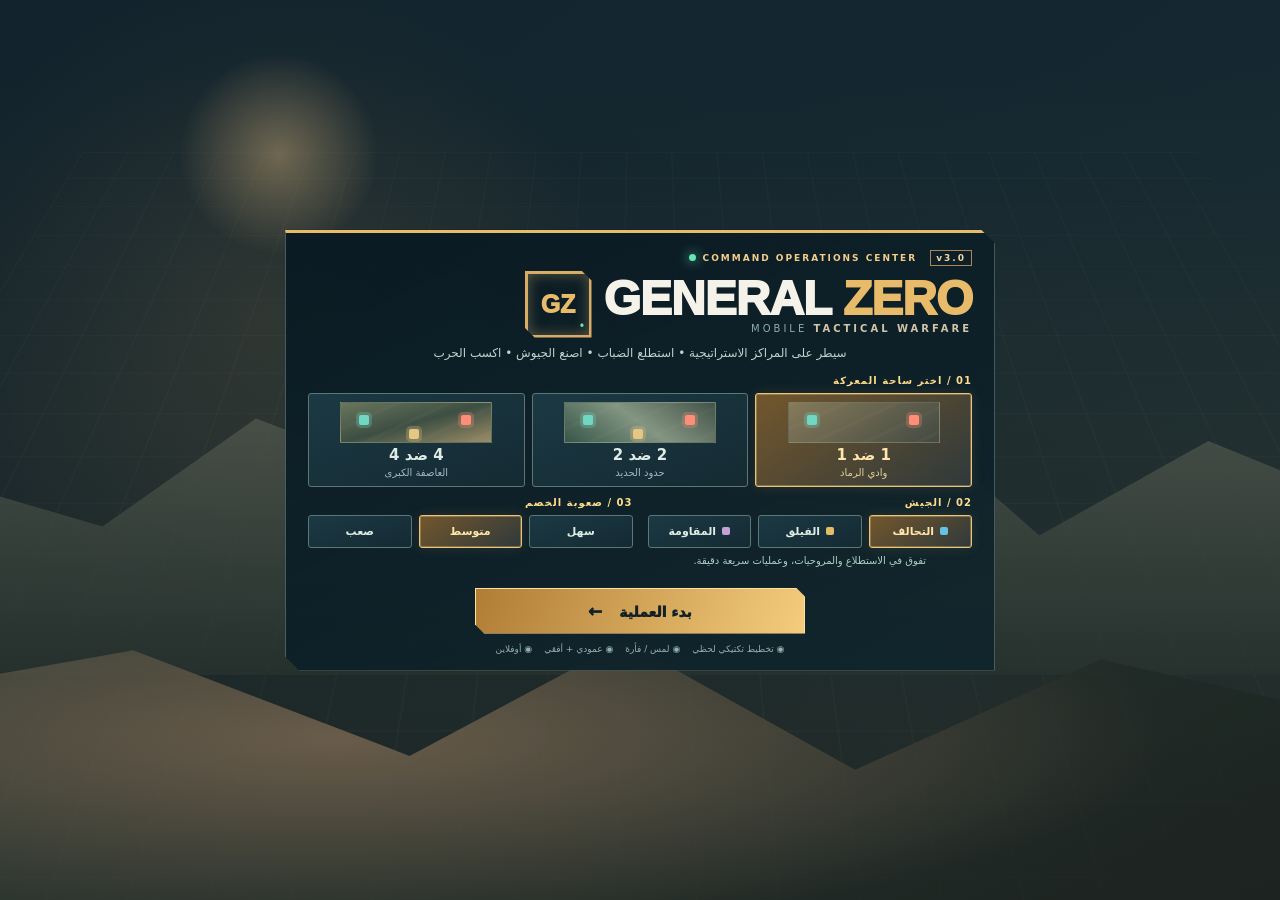
==== commit 81ddba69: "Rebuild RTS alpha v3: strategic objectives, fog, air units, doctrines, mobile UI and PWA" ====
--- a/ZERO_FRONTIER_OFFLINE.html
+++ b/ZERO_FRONTIER_OFFLINE.html
@@ -28,6 +28,29 @@
 
 @media(orientation:portrait) and (max-width:430px){.incomePill{display:none}}
 
+/* v3 — keep the battlefield central in portrait and landscape. */
+#panelToggle{position:absolute;z-index:5;bottom:calc(var(--bottom-h) + 1px);left:50%;transform:translateX(-50%);pointer-events:auto;border:1px solid #91b2a2;background:#142a31ec;color:#e6d5a8;width:46px;height:24px;line-height:19px;font-size:19px;border-radius:7px 7px 0 0;box-shadow:0 -4px 16px #0005}
+#gameRoot.compactHud{--bottom-h:47px}
+#gameRoot.compactHud #bottomArea{min-height:47px;height:47px;padding:6px 10px;gap:0;display:flex;align-items:center}
+#gameRoot.compactHud #bottomArea .miniWrap,#gameRoot.compactHud #selectionInfo,#gameRoot.compactHud #actionBar{display:none!important}
+#gameRoot.compactHud #actionPanel{width:100%;flex:1;max-height:39px;display:flex;align-items:center}
+#gameRoot.compactHud #panelTabs{height:35px;display:flex;justify-content:center;gap:8px;flex:1}
+#gameRoot.compactHud #panelTabs .panelTab{flex:1;max-width:170px;min-width:0;display:flex;justify-content:center;align-items:center;font-size:11px;border:1px solid #547b77}
+#gameRoot.compactHud #panelTabs .panelTab span{display:inline}
+#gameRoot.compactHud #cancelMode{bottom:56px}
+#gameRoot.compactHud #updateToast{bottom:56px}
+.sitePill{border-color:#c5a56a74;background:#483f2633}.sitePill .statIcon{color:#f6d58c}
+.perfPill{border-color:#648f8580}.perfPill b{color:#76ddaa;font-size:11px}
+#topbar{background:linear-gradient(180deg,#071417,#102a33f8);box-shadow:0 8px 19px #04121da8}
+#bottomArea{background:linear-gradient(0deg,#06121af7,#122c37f5)}
+#objectiveCard{box-shadow:0 4px 18px #06131ba8}
+#gameRoot:not(.compactHud) #bottomArea{transition:height .18s ease}
+@media(orientation:portrait){#gameRoot.compactHud #bottomArea{display:flex;grid-template-columns:none;grid-template-rows:none}#panelToggle{bottom:calc(var(--bottom-h) + 1px)}.perfPill{display:none}.sitePill .statusLabel{display:none}}
+@media(max-width:850px) and (orientation:landscape){.perfPill,.sitePill .statusLabel{display:none}.topActions{gap:3px}#soundBtn{padding:3px;min-width:28px}}
+@media(max-width:380px) and (orientation:portrait){.sitePill{display:none}#soundBtn{padding:3px;min-width:28px}}
+
+.doctrineInfo{margin:5px 0 0;min-height:20px;font-size:10px;color:#aed1cb;text-align:center;line-height:1.5}.configRow{align-items:start}
+
 </style>
   <title>GENERAL ZERO MOBILE | قيادة المعركة</title>
 </head>
@@ -36,27 +59,27 @@
   <canvas id="gameCanvas" aria-label="ساحة المعركة الاستراتيجية"></canvas>
   <div id="hud" class="hidden">
     <header id="topbar">
-      <div class="brand"><span class="brandBadge">GZ</span><span class="brandWords"><b>GENERAL <em>ZERO</em></b><small>MOBILE COMMAND • <span id="versionSmall">2.0</span></small></span></div>
+      <div class="brand"><span class="brandBadge">GZ</span><span class="brandWords"><b>GENERAL <em>ZERO</em></b><small>MOBILE COMMAND • <span id="versionSmall">3.0</span></small></span></div>
       <div class="statusPill gold"><span class="statIcon">◆</span><span class="statusLabel">الأرصدة</span><b id="money">0</b></div>
       <div class="statusPill incomePill"><span class="statIcon">↗</span><span class="statusLabel">الدخل</span><b id="income">+0/ث</b></div>
       <div class="statusPill"><span class="statIcon">▣</span><span class="statusLabel">الوحدات</span><b id="unitCount">0</b></div>
-      <div class="statusPill bases"><span class="statusLabel">الفرق</span><b id="baseCount">0:0</b></div>
+      <div class="statusPill sitePill" title="نقاط الإمداد التي تسيطر عليها"><span class="statIcon">⌾</span><span class="statusLabel">المراكز</span><b id="siteCount">0/0</b></div><div class="statusPill perfPill" title="معدل الإطارات"><span class="statusLabel">FPS</span><b id="fps">60</b></div><div class="statusPill bases"><span class="statusLabel">الفرق</span><b id="baseCount">0:0</b></div>
       <div class="topActions">
         <button id="selectArea" class="topBtn" title="تحديد مجموعة بمستطيل">▱ <span>تحديد</span></button>
         <button id="selectArmy" class="topBtn" title="تحديد كل وحداتك">◉ <span>الجيش</span></button>
         <button id="attackMove" class="topBtn" title="هجوم أثناء التحرك">⌖ <span>هجوم</span></button>
-        <button id="pauseBtn" class="topBtn iconOnly" title="إيقاف مؤقت">Ⅱ</button>
+        <button id="soundBtn" class="topBtn iconOnly" title="كتم المؤثرات" aria-label="تشغيل أو كتم الصوت">♫</button><button id="pauseBtn" class="topBtn iconOnly" title="إيقاف مؤقت">Ⅱ</button>
       </div>
     </header>
     <div id="notification" role="status" aria-live="polite"></div>
     <div id="leftTools" aria-label="تحكم الخريطة">
       <button id="zoomIn" aria-label="تكبير الخريطة">＋</button>
       <button id="zoomOut" aria-label="تصغير الخريطة">−</button>
-      <button id="centerBase" aria-label="الرجوع للقاعدة">⌂</button>
+      <button id="centerBase" aria-label="الرجوع للقاعدة">⌂</button><button id="centerFront" aria-label="الانتقال لأقرب مركز إمداد">◎</button>
     </div>
-    <div id="objectiveCard"><span class="liveDot"></span><span id="objectiveText">ابنِ اقتصادك وقوّاتك، ثم دمّر مراكز العدو.</span></div>
-    <section id="bottomArea" aria-label="لوحة القيادة">
-      <div class="miniWrap"><div class="minimapHeading"><b>الميدان</b><time id="matchClock">00:00</time></div><canvas id="minimap" width="200" height="112" title="المس الخريطة للانتقال"></canvas></div>
+    <div id="objectiveCard"><span class="liveDot"></span><span id="objectiveText">1/4  ابنِ مصفاة قرب بلورات الموارد.</span></div>
+    <button id="panelToggle" title="تصغير لوحة الأوامر" aria-label="إظهار أو إخفاء لوحة القيادة">▾</button><section id="bottomArea" aria-label="لوحة القيادة">
+      <div class="miniWrap"><div class="minimapHeading"><b id="mapName">الميدان</b><time id="matchClock">00:00</time></div><canvas id="minimap" width="200" height="112" title="المس الخريطة للانتقال"></canvas></div>
       <div id="selectionInfo"><div class="selectionEyebrow">الاستخبارات التكتيكية</div><div class="selectionTitle" id="selectedTitle">مركز القيادة</div><div id="selectedDetails">ابنِ البنية العسكرية وسيطر على الموارد.</div></div>
       <div id="actionPanel">
         <nav id="panelTabs" aria-label="تصنيفات الأوامر">
@@ -74,9 +97,9 @@
   <div id="startScreen" class="screen">
     <div class="menuBackdrop" aria-hidden="true"><div class="menuGrid"></div><div class="menuHorizon"></div><div class="menuSun"></div><div class="menuTerrain"></div></div>
     <div class="menuShell">
-      <div class="eyebrow"><span class="liveDot"></span> COMMAND OPERATIONS CENTER <span class="versionTag">v2.0</span></div>
+      <div class="eyebrow"><span class="liveDot"></span> COMMAND OPERATIONS CENTER <span class="versionTag">v3.0</span></div>
       <div class="menuTitle"><div class="menuLogo">GZ<span>•</span></div><div><h1>GENERAL <span>ZERO</span></h1><div class="menuSub">MOBILE <b>TACTICAL WARFARE</b></div></div></div>
-      <p class="tagline">ابنِ قاعدتك • أدر الموارد • قد جيوشك • اكسب الحرب</p>
+      <p class="tagline">سيطر على المراكز الاستراتيجية • استطلع الضباب • اصنع الجيوش • اكسب الحرب</p>
       <div class="configTitle">01 / اختر ساحة المعركة</div>
       <div class="choices maps" id="mapChoices">
         <button data-map="duel" class="choice active"><span class="mapPreview desert"><i></i><i></i></span><b>1 ضد 1</b><small>وادي الرماد</small></button>
@@ -88,7 +111,7 @@
           <button class="choice active" data-faction="alliance"><span class="factionDot alliance"></span>التحالف</button>
           <button class="choice" data-faction="legion"><span class="factionDot legion"></span>الفيلق</button>
           <button class="choice" data-faction="rebels"><span class="factionDot rebels"></span>المقاومة</button>
-        </div></div>
+        </div><div id="doctrineInfo" class="doctrineInfo">تفوق في الاستطلاع والمروحيات، وعمليات سريعة دقيقة.</div></div>
         <div><div class="configTitle">03 / صعوبة الخصم</div><div class="choices compact" id="difficultyChoices">
           <button class="choice" data-diff="easy">سهل</button><button class="choice active" data-diff="normal">متوسط</button><button class="choice" data-diff="hard">صعب</button>
         </div></div>
@@ -102,30 +125,63 @@
   <div id="updateToast" class="hidden" role="status"><span>✦ يوجد إصدار جديد للعبة</span><button id="updateNow">تحديث الآن</button></div>
 </div>
 <script>
-/* ZERO FRONTIER — original mobile RTS. No external dependencies. */
+/* GENERAL ZERO MOBILE v3 — original responsive RTS. No external dependencies. */
 (() => {
 'use strict';
 const $ = id => document.getElementById(id);
-const canvas=$('gameCanvas'), ctx=canvas.getContext('2d',{alpha:false});
+const canvas=$('gameCanvas');let ctx=canvas.getContext('2d',{alpha:false});
 const mini=$('minimap'), mc=mini.getContext('2d');
 const TAU=Math.PI*2, clamp=(x,a,b)=>Math.max(a,Math.min(b,x));
 const distance=(a,b)=>Math.hypot(a.x-b.x,a.y-b.y), hypot=(x,y)=>Math.hypot(x,y);
 const rand=(a,b)=>a+Math.random()*(b-a);
 const fmt=n=>Math.floor(n).toLocaleString('en-US');
 const COLORS={friendly:'#56d5b3',enemy:'#f18a76',neutral:'#e4c47e'};
+const GAME_VERSION='3.0.0';
+// Every role has a purpose: scouts reveal, infantry counters infantry, rockets counter armour,
+// tanks survive direct fire, and artillery breaks entrenched buildings.
+const DAMAGE_TABLE={
+ infantry:{infantry:1.65,vehicle:.42,air:.25,building:.54},
+ rocket:{infantry:.70,vehicle:1.85,air:1.60,building:1.4},
+ scout:{infantry:1.14,vehicle:.50,air:.28,building:.45},
+ tank:{infantry:.75,vehicle:1.3,air:.12,building:.94},
+ artillery:{infantry:1.08,vehicle:.90,air:.08,building:1.8},
+ special:{infantry:1.05,vehicle:1.28,air:.45,building:1.25},
+ gunship:{infantry:1.55,vehicle:1.23,air:.85,building:.72},
+ turret:{infantry:1.05,vehicle:1.0,air:1.28,building:.5}
+};
+const VISION={infantry:285,rocket:300,scout:465,tank:340,artillery:330,special:410,gunship:570,hq:480,barracks:300,factory:330,mine:240,turret:420,airfield:360};
+const COMBAT_CAP=28;let audioEnabled=true,audioContext=null,lastAudio=0;
+function sound(effect,x,y){
+ if(!audioEnabled || !window.AudioContext && !window.webkitAudioContext)return;
+ if(g&&x!==undefined && !isVisible(x,y,260))return;
+ const now=performance.now();if(now-lastAudio<(effect==='shoot'?95:70))return;lastAudio=now;
+ try{
+  audioContext=audioContext||new (window.AudioContext||window.webkitAudioContext)();
+  if(audioContext.state==='suspended')audioContext.resume().catch(()=>{});
+  const ac=audioContext,t=ac.currentTime,osc=ac.createOscillator(),gain=ac.createGain();
+  const settings={shoot:[145,75,.035,.016,'triangle'],cannon:[85,33,.095,.044,'sawtooth'],blast:[68,28,.24,.065,'sawtooth'],click:[660,440,.07,.014,'sine'],capture:[480,780,.24,.033,'sine']};
+  const [a,b,d,v,w]=settings[effect]||settings.click;
+  osc.type=w;osc.frequency.setValueAtTime(a,t);osc.frequency.exponentialRampToValueAtTime(b,t+d);
+  gain.gain.setValueAtTime(v,t);gain.gain.exponentialRampToValueAtTime(.0001,t+d);
+  osc.connect(gain);gain.connect(ac.destination);osc.start(t);osc.stop(t+d+.01);
+ }catch(e){audioEnabled=false;}
+}
+
 const TYPES={
  infantry:{name:'مشاة',glyph:'♟',cost:95,needs:'barracks',time:2.5,hp:96,dmg:12,range:155,speed:92,fire:.84,r:11,kind:'infantry'},
  rocket:{name:'قاذف',glyph:'↟',cost:165,needs:'barracks',time:4,hp:78,dmg:28,range:235,speed:76,fire:1.9,r:11,splash:30,kind:'infantry'},
  scout:{name:'استطلاع',glyph:'◇',cost:195,needs:'factory',time:4,hp:160,dmg:10,range:150,speed:151,fire:.60,r:16,kind:'vehicle'},
  tank:{name:'دبابة',glyph:'▣',cost:365,needs:'factory',time:7,hp:420,dmg:43,range:210,speed:70,fire:1.55,r:22,kind:'vehicle'},
  artillery:{name:'مدفعية',glyph:'✹',cost:470,needs:'factory',time:9,hp:220,dmg:67,range:340,speed:51,fire:3.3,r:21,splash:57,kind:'vehicle'},
- special:{name:'نخبة',glyph:'✦',cost:565,needs:'factory',time:10,hp:500,dmg:49,range:245,speed:90,fire:1.45,r:23,kind:'vehicle'}
+ special:{name:'نخبة',glyph:'✦',cost:565,needs:'factory',time:10,hp:500,dmg:49,range:245,speed:90,fire:1.45,r:23,kind:'vehicle'},
+ gunship:{name:'مروحية هجومية',glyph:'✈',cost:640,needs:'airfield',time:11,hp:255,dmg:33,range:260,speed:168,fire:1.15,r:24,splash:24,kind:'air'}
 };
 const BUILDINGS={
  barracks:{name:'ثكنة',glyph:'⌂',cost:290,hp:710,r:39,buildTime:2.3},
  factory:{name:'مصنع',glyph:'▤',cost:510,hp:1040,r:48,buildTime:4.0},
  mine:{name:'مصفاة',glyph:'◈',cost:250,hp:550,r:35,buildTime:2.4,income:20},
- turret:{name:'برج دفاع',glyph:'⌖',cost:335,hp:610,r:27,buildTime:3.5,dmg:29,range:270,fire:1.15}
+ turret:{name:'برج دفاع',glyph:'⌖',cost:335,hp:610,r:27,buildTime:3.5,dmg:29,range:270,fire:1.15},
+ airfield:{name:'مهبط المروحيات',glyph:'✈',cost:675,hp:880,r:55,buildTime:5.7}
 };
 const UPGRADES={
  weapons:{name:'ذخيرة محسّنة',glyph:'⌁',cost:720,desc:'قوة الهجوم +20%',requires:'factory'},
@@ -137,10 +193,19 @@
  reinforce:{name:'إمداد سريع',glyph:'✚',cost:410,cooldown:70,desc:'استدعاء تعزيزات للمقر'}
 };
 const FACTIONS={
- alliance:{name:'التحالف',color:'#64c2e5',speed:1.08,hp:1,dmg:1,special:'مدرعة الشبح'},
- legion:{name:'الفيلق',color:'#e3bc66',speed:.94,hp:1.15,dmg:1.06,special:'الدبابة العملاقة'},
- rebels:{name:'المقاومة',color:'#c2a2d6',speed:1.12,hp:.94,dmg:1.1,special:'راجمة الصقور'}
+ alliance:{name:'التحالف',color:'#64c2e5',speed:1.08,hp:1,dmg:1,special:'مدرعة الشبح',description:'تفوق في الاستطلاع والمروحيات، وعمليات سريعة دقيقة.'},
+ legion:{name:'الفيلق',color:'#e3bc66',speed:.94,hp:1.15,dmg:1.06,special:'الدبابة العملاقة',description:'مدرعات ثقيلة وتحمل مرتفع، مثالي للحصار والدفاع.'},
+ rebels:{name:'المقاومة',color:'#c2a2d6',speed:1.12,hp:.94,dmg:1.1,special:'راجمة الصقور',description:'وحدات خفيفة رخيصة وصواريخ مؤثرة والهجوم المباغت.'}
 };
+function costOf(p,type,isBuilding=false){
+ const base=isBuilding?BUILDINGS[type]?.cost:TYPES[type]?.cost;if(base==null)return Infinity;
+ if(p.faction==='alliance'&&!isBuilding&&['scout','gunship'].includes(type))return Math.round(base*.83);
+ if(p.faction==='legion'&&!isBuilding&&['tank','special'].includes(type))return Math.round(base*.86);
+ if(p.faction==='rebels'&&!isBuilding&&['infantry','rocket'].includes(type))return Math.round(base*.80);
+ if(p.faction==='rebels'&&isBuilding&&type==='barracks')return Math.round(base*.87);
+ return base;
+}
+
 const MAPS={
  duel:{name:'وادي الرماد',size:[1860,1130],n:1,ground:'#847259',shade:'#a28b65',theme:'desert'},
  squads:{name:'حدود الحديد',size:[2420,1380],n:2,ground:'#62766b',shade:'#84907c',theme:'hills'},
@@ -162,7 +227,19 @@
  for(const y of ys){for(const x of [.235,.765])nodes.push({x:W*x,y:H*y,r:37,mine:null});}
  if(map.n>1){for(const y of [.32,.70])nodes.push({x:W*.5,y:H*y,r:37,mine:null});}
  if(map.n===1){nodes.push({x:W*.50,y:H*.30,r:37,mine:null},{x:W*.50,y:H*.7,r:37,mine:null});}
- return {W,H,deco,rocks,nodes,theme:map.theme,ground:map.ground,shade:map.shade,name:map.name};
+ const loci=map.n===1?[[.50,.38],[.50,.62]]:map.n===2?[[.49,.35],[.51,.67],[.50,.50]]:[[.38,.5],[.62,.5],[.5,.23],[.5,.77]];
+ const outposts=loci.map(([x,y],index)=>({id:index,x:x*W,y:y*H,r:75,pressure:0,owner:-1,contested:false,glow:r()*TAU}));
+ const props=[],centers=getStartPositions(map),home=[...centers.left,...centers.right];
+ const maxProps=map.n===1?38:map.n===2?55:80;
+ for(let tries=0;props.length<maxProps&&tries<maxProps*19;tries++){
+  const x=(.08+.84*r())*W,y=(.08+.84*r())*H;
+  if(home.some(h=>hypot(x-h.x,y-h.y)<225)||nodes.some(o=>hypot(x-o.x,y-o.y)<95)||outposts.some(o=>hypot(x-o.x,y-o.y)<120)||rocks.some(o=>hypot(x-o.x,y-o.y)<o.r+55))continue;
+  if(props.some(o=>hypot(x-o.x,y-o.y)<50))continue;
+  const v=r(),kind=v<.20?'ruin':v<.43?'container':v<.61?'barricade':v<.8?'tower':'wreck';
+  const prop={x,y,kind,angle:(r()-.5)*.3,r:kind==='ruin'?29:kind==='container'?24:13};props.push(prop);
+  if(kind==='ruin')rocks.push({x,y,r:28,prop:true});
+ }
+ return {W,H,deco,rocks,nodes,outposts,props,theme:map.theme,ground:map.ground,shade:map.shade,name:map.name};
 }
 function getStartPositions(map){
  let ys=map.n===1?[.5]:map.n===2?[.34,.71]:[.13,.375,.635,.875];
@@ -176,7 +253,7 @@
   let faction=i===0?choice.faction:Object.keys(FACTIONS)[(i+(team?1:0))%3];
   players.push({id:i,team,faction,ai:i!==0,money:i===0?1940:1400,hq:null,start:{...loc},think:rand(.8,2),wave:0,losses:0,upgrades:{},rally:null});
  }
- g={world,players,units:[],buildings:[],projectiles:[],particles:[],selected:[],selectedBuilding:null,mode:null,tab:'build',attackMove:false,selectionMode:false,cam:{x:0,y:0,zoom:1},time:0,paused:false,over:false,uiDirty:true,spawned:0,destroyed:0,diff:choice.diff,command:{bombard:0,reinforce:0},strikes:[],lastUiSecond:-1};
+ g={world,players,units:[],buildings:[],projectiles:[],particles:[],decals:[],selected:[],selectedBuilding:null,mode:null,tab:'build',attackMove:false,selectionMode:false,cam:{x:0,y:0,zoom:1},time:0,paused:false,over:false,uiDirty:true,spawned:0,destroyed:0,diff:choice.diff,command:{bombard:0,reinforce:0},strikes:[],lastUiSecond:-1,outpostTimer:0,fogTimer:0,fog:null,kills:0,terrainCached:false,missionStage:0};
  for(const p of players){
   let b=createBuilding('hq',p,p.start.x,p.start.y,true);p.hq=b;
   const sign=p.team? -1:1;
@@ -189,7 +266,11 @@
   }
  }
  resizeCanvas();
+ initFog();cacheStaticTerrain();
  const viewport=size();g.cam.zoom=viewport.h>viewport.w?.90:1;
+ $('versionSmall').textContent='3.0';
+ if($('mapName'))$('mapName').textContent=m.name;
+ if($('soundBtn'))$('soundBtn').textContent=audioEnabled?'♫':'♪';
  centerCamera(players[0].start.x+Math.min(155,viewport.w*.18),players[0].start.y);updateUI(true);
  $('startScreen').classList.add('hidden');$('endScreen').classList.add('hidden');$('hud').classList.remove('hidden');$('pauseOverlay').classList.add('hidden');
  notify('ابنِ مصفاة قرب بلورات الموارد، ثم جهّز جيشك!');
@@ -197,7 +278,7 @@
 }
 function createBuilding(type,p,x,y,instant=false){
  const def=type==='hq'?{hp:1700,r:58,name:'المقر الرئيسي'}:BUILDINGS[type];
- let b={id:uid++,type,p,x,y,hp:def.hp,max:def.hp,r:def.r,alive:true,complete:instant?1:0,buildTime:def.buildTime||1,queue:[],cool:0,linkedNode:null,rally:null};
+ let b={id:uid++,type,p,x,y,hp:def.hp,max:def.hp,r:def.r,alive:true,complete:instant?1:0,buildTime:def.buildTime||1,queue:[],cool:0,linkedNode:null,rally:null,repairing:false};
  g.buildings.push(b);
  if(type==='mine'){
   let n=g.world.nodes.find(v=>hypot(x-v.x,y-v.y)<85 && (!v.mine||!v.mine.alive));
@@ -207,11 +288,21 @@
 }
 function createUnit(type,p,x,y,instant=false){
  const d=TYPES[type],f=FACTIONS[p.faction],scale=type==='special'?(p.faction==='legion'?1.15:1):1;
- const hp=Math.round(d.hp*f.hp*scale*(p.upgrades.armor?1.25:1));
- const u={id:uid++,type,p,x,y,hp,max:hp,dmg:d.dmg*f.dmg*(p.upgrades.weapons?1.2:1)*(type==='special'&&p.faction==='rebels'?1.24:1),range:d.range,speed:d.speed*f.speed*(p.upgrades.engines?1.17:1)*(type==='special'&&p.faction==='alliance'?1.20:1),fire:d.fire,r:d.r*(type==='special'&&p.faction==='legion'?1.2:1),alive:true,theta:p.team?Math.PI:0,gun:0,cool:rand(.05,.4),target:null,goal:null,path:[],order:'guard',spawnTime:g.time,stuck:0,tracks:0};
+ let hp=Math.round(d.hp*f.hp*scale*(p.upgrades.armor?1.25:1));
+ if(type==='special'&&p.faction==='legion')hp=Math.round(hp*1.5);
+ if(type==='special'&&p.faction==='rebels')hp=Math.round(hp*.72);
+ const u={id:uid++,type,p,x,y,hp,max:hp,dmg:d.dmg*f.dmg*(p.upgrades.weapons?1.2:1)*(type==='special'&&p.faction==='rebels'?1.24:1),range:d.range,speed:d.speed*f.speed*(p.upgrades.engines?1.17:1)*(type==='special'&&p.faction==='alliance'?1.20:1),fire:d.fire,r:d.r*(type==='special'&&p.faction==='legion'?1.2:1),alive:true,theta:p.team?Math.PI:0,gun:0,cool:rand(.05,.4),target:null,goal:null,path:[],order:'guard',spawnTime:g.time,stuck:0,tracks:0,kills:0,rank:0,fireAngle:0};
+ if(type==='special'){
+  if(p.faction==='alliance'){u.speed*=1.38;u.range+=55;u.hp=Math.round(u.hp*.85);u.max=u.hp;}
+  if(p.faction==='legion'){u.speed*=.78;u.dmg*=1.35;u.r*=1.22;u.range+=35;}
+  if(p.faction==='rebels'){u.speed*=1.3;u.fire*=.86;u.dmg*=1.15;u.splash=60;}
+ }
  g.units.push(u);g.spawned++;g.uiDirty=true;return u;
 }
-function incomeOf(p){let n=0;for(const b of g.buildings){if(b.alive && b.p===p&&b.complete>=1){if(b.type==='hq')n+=7;if(b.type==='mine'&&b.linkedNode)n+=20;}}return n;}
+function incomeOf(p){let n=0;for(const b of g.buildings){if(b.alive && b.p===p&&b.complete>=1){if(b.type==='hq')n+=8;if(b.type==='mine'&&b.linkedNode)n+=16;}}
+ n+=g.world.outposts.filter(o=>o.owner===p.team).length*7/Math.max(1,g.players.filter(v=>v.team===p.team&&v.hq?.alive).length);
+ return n;
+}
 function buildingsOf(p,type){return g.buildings.filter(b=>b.alive&&b.complete>=1&&b.p===p&&b.type===type);}
 function canPlace(p,type,x,y){
  const {world}=g,r=BUILDINGS[type]?.r||34;
@@ -223,15 +314,29 @@
  if(type==='mine'&&!g.buildings.some(b=>b.alive&&b.p===p&&b.complete>=1&&hypot(x-b.x,y-b.y)<510))return false;
  return true;
 }
-function buyBuilding(type,p,x,y){let def=BUILDINGS[type];if(!def||p.money<def.cost||!canPlace(p,type,x,y))return false;
- p.money-=def.cost;createBuilding(type,p,x,y);g.uiDirty=true;return true;
+function buyBuilding(type,p,x,y){let def=BUILDINGS[type];const cost=costOf(p,type,true);if(!def||p.money<cost||!canPlace(p,type,x,y))return false;
+ p.money-=cost;createBuilding(type,p,x,y);g.uiDirty=true;return true;
+}
+function manageBuilding(p,action){
+ const b=g?.selectedBuilding;if(!b||!b.alive||b.p!==p||b.type==='hq')return false;
+ if(action==='repair'){
+  if(b.hp>=b.max){notify('المبنى سليم بالكامل');return false;}
+  if(p.money<20){notify('تحتاج موارد للإصلاح');return false;}
+  b.repairing=!b.repairing;notify(b.repairing?'بدأت فرق الصيانة إصلاح المبنى':'توقفت أعمال الصيانة');
+ }else if(action==='sell'){
+  const value=Math.floor((BUILDINGS[b.type]?.cost||0)*.50*(b.hp/b.max));
+  p.money+=value;b.alive=false;b.hp=0;b.repairing=false;
+  if(b.linkedNode)b.linkedNode.mine=null;
+  g.selectedBuilding=null;notify('تم بيع المنشأة واسترجاع '+value+' رصيد');
+ }else return false;
+ g.uiDirty=true;return true;
 }
 function buyUnit(type,p,quiet=false){const def=TYPES[type];if(!def)return false;
- if(p.money<def.cost){if(!quiet)notify('الرصيد غير كافٍ');return false;}
- if(g.units.filter(u=>u.alive&&u.p===p).length+g.buildings.reduce((sum,b)=>sum+(b.alive&&b.p===p?b.queue.length:0),0)>=28){if(!quiet)notify('بلغت الحد الأقصى لقوات هذا الجيش');return false;}
+ if(p.money<costOf(p,type)){if(!quiet)notify('الرصيد غير كافٍ');return false;}
+ if(g.units.filter(u=>u.alive&&u.p===p).length+g.buildings.reduce((sum,b)=>sum+(b.alive&&b.p===p?b.queue.length:0),0)>=COMBAT_CAP){if(!quiet)notify('بلغت الحد الأقصى لقوات هذا الجيش');return false;}
  let options=buildingsOf(p,def.needs).filter(b=>b.queue.length<4).sort((a,b)=>a.queue.length-b.queue.length);
- if(!options.length){if(!quiet)notify(def.needs==='barracks'?'ابنِ ثكنة لتدريب المشاة':'ابنِ مصنعاً لإنتاج الآليات');return false;}
- p.money-=def.cost;options[0].queue.push({type,remain:def.time,total:def.time});g.uiDirty=true;return true;
+ if(!options.length){if(!quiet)notify(def.needs==='barracks'?'ابنِ ثكنة لتدريب المشاة':def.needs==='airfield'?'ابنِ مهبطاً للمروحيات':'ابنِ مصنعاً لإنتاج الآليات');return false;}
+ p.money-=costOf(p,type);options[0].queue.push({type,remain:def.time,total:def.time});g.uiDirty=true;return true;
 }
 function buyUpgrade(key,p,quiet=false){
  const d=UPGRADES[key];if(!d||p.upgrades[key]||p.money<d.cost||!buildingsOf(p,d.requires).length)return false;
@@ -334,21 +439,69 @@
  }
  spawnPing(x,y,attack?'#ffa77e':'#6ef1be');g.uiDirty=true;
 }
+function issueTacticalOrder(type){
+ if(!g||g.paused)return false;
+ const units=g.selected.filter(u=>u.alive&&u.p.id===0);if(!units.length){notify('حدد وحداتك أولاً');return false;}
+ if(type==='hold'){
+  for(const u of units){u.order='hold';u.target=null;u.goal=null;u.path=[];}
+  notify('تثبيت المواقع: الوحدات تهاجم من مواقعها دون مطاردة');
+ }else if(type==='retreat'){
+  const base=g.players[0].hq;if(!base?.alive)return false;
+  assignOrder(units,base.x+110,base.y,false);notify('أمر انسحاب إلى المقر');
+ }else if(type==='scatter'){
+  const center={x:units.reduce((a,u)=>a+u.x,0)/units.length,y:units.reduce((a,u)=>a+u.y,0)/units.length};
+  for(let i=0;i<units.length;i++){
+   const a=i*2.39996,r=70+Math.sqrt(i)*30,u=units[i];
+   const tx=clamp(center.x+Math.cos(a)*r,25,g.world.W-25),ty=clamp(center.y+Math.sin(a)*r,25,g.world.H-25);
+   u.goal={x:tx,y:ty};u.path=pathfind(u.x,u.y,tx,ty);u.order='move';u.target=null;
+  }
+  notify('انتشار تكتيكي: القوات تتفرق لتجنب القصف');
+ }else return false;
+ sound('click');g.uiDirty=true;return true;
+}
 function spawnPing(x,y,color){for(let i=0;i<9;i++)g.particles.push({x,y,vx:Math.cos(i*TAU/9)*80,vy:Math.sin(i*TAU/9)*80,life:.45,max:.45,color,size:3});}
-function damage(ent,amount,source){if(!ent.alive)return;ent.hp-=amount;
- if(ent.hp<=0){ent.alive=false;let r=ent.r;for(let k=0;k<(ent.type==='hq'?38:ent.queue?16:8);k++){
+function damage(ent,amount,source){if(!ent.alive)return;
+ ent.hp-=Math.max(0,amount);
+ // Being attacked creates an emergency for an AI; a rally/retreat becomes possible.
+ if(ent.p?.ai&&ent.p.hq?.alive&&ent.p===ent.p.hq.p)ent.p.lastThreat={x:ent.x,y:ent.y,time:g.time};
+ if(ent.hp<=0){ent.alive=false;let r=ent.r;
+  if(source && source.type && !source.queue && source.p && source.p!==ent.p){
+   source.kills=(source.kills||0)+1;
+   const rank=source.kills>=8?2:source.kills>=3?1:0;
+   if(rank>source.rank){source.rank=rank;source.max=Math.round(source.max*1.16);source.hp=Math.min(source.max,source.hp+Math.round(source.max*.28));source.dmg*=1.13;
+    g.particles.push({x:source.x,y:source.y-18,vx:0,vy:-25,life:1,max:1,color:'#f5e7a0',size:9});
+   }
+  }
+  if(ent.p.team===1)g.kills++;
+  g.decals.push({x:ent.x,y:ent.y,r:Math.min(48,r*.83),age:0,ttl:135});
+  if(g.decals.length>170)g.decals.shift();
+  sound(ent.queue||r>20?'blast':'cannon',ent.x,ent.y);for(let k=0;k<(ent.type==='hq'?38:ent.queue?16:8);k++){
   let angle=rand(0,TAU),spd=rand(20,190);g.particles.push({x:ent.x,y:ent.y,vx:Math.cos(angle)*spd,vy:Math.sin(angle)*spd,life:rand(.35,.95),max:1,color:Math.random()<.55?'#f8b76b':'#535456',size:rand(3,r*.30)});
  }if(ent.type==='hq'&&ent.p.hq===ent){ent.p.hq=null;notify(ent.p.team===0?'خسر حليف لنا مقره الرئيسي!':'دُمّر مقر أحد الأعداء!');}
  if(ent.p.team===1)g.destroyed++;
  g.uiDirty=true;
  }}
-function closestEnemy(ent,radius,unitsFirst=true){
- let best=null,dist=radius;for(const u of g.units){if(!u.alive||u.p.team===ent.p.team)continue;let d=distance(u,ent)-u.r;if(d<dist){dist=d;best=u;}}
- for(const b of g.buildings){if(!b.alive||b.p.team===ent.p.team)continue;let d=distance(b,ent)-b.r;if(d<dist){dist=d;best=b;}}
+function closestEnemy(ent,radius){
+ let best=null,score=Infinity;
+ const table=DAMAGE_TABLE[ent.type]||DAMAGE_TABLE.turret;
+ for(const item of [g.units,g.buildings])for(const target of item){
+  if(!target.alive||target.p.team===ent.p.team)continue;
+  if(target.type==='gunship'&&!['rocket','infantry','turret','gunship'].includes(ent.type))continue;
+  const d=distance(target,ent)-target.r;if(d>=radius)continue;
+  const armour=target.queue?'building':(TYPES[target.type]?.kind||'building');
+  let priority=table[armour]||1;
+  let rating=d+45/Math.max(.3,priority)-Math.min(110,priority*35);
+  if(target.target===ent)rating-=28;
+  if(rating<score){score=rating;best=target;}
+ }
  return best;
 }
 function fireProjectile(from,target,dmg,splash=0){
- if(!target.alive)return;g.projectiles.push({x:from.x,y:from.y,vx:0,vy:0,target,team:from.p.team,source:from,damage:dmg,splash,speed:from.type==='artillery'?410:from.type==='rocket'?510:750,alive:true,life:2.3,color:from.p.team?'#ffaa74':'#9dffe0'});
+ if(!target.alive)return;
+ const armour=target.queue?'building':(TYPES[target.type]?.kind||'building');
+ dmg*=DAMAGE_TABLE[from.type]?.[armour]||1;
+ sound(from.type==='artillery'||from.type==='tank'||from.type==='special'?'cannon':'shoot',from.x,from.y);
+ g.projectiles.push({x:from.x,y:from.y,vx:0,vy:0,target,team:from.p.team,source:from,damage:dmg,splash,speed:from.type==='artillery'?410:from.type==='rocket'?510:750,alive:true,life:2.3,color:from.p.team?'#ffaa74':'#9dffe0'});
 }
 function tickUnits(dt){
  for(const u of g.units){if(!u.alive)continue;
@@ -357,7 +510,7 @@
   let enemy=closestEnemy(u,u.range+185);
   let target=u.target && u.target.alive?u.target:enemy;
   if(target){let d=distance(u,target);if(d<=u.range+target.r){
-    if(u.cool<=0){fireProjectile(u,target,u.dmg,TYPES[u.type].splash||0);u.cool=u.fire;u.gun=.16;}
+    if(u.cool<=0){fireProjectile(u,target,u.dmg,u.splash||TYPES[u.type].splash||0);u.cool=u.fire;u.gun=.16;}
     u.theta=Math.atan2(target.y-u.y,target.x-u.x);
   }else if(u.order==='guard'||u.order==='attack'){
     // Chase enemies only a short distance; do not abandon long-distance orders.
@@ -373,25 +526,34 @@
     else if(!inRange||u.order==='move'){moveTowards(u,point.x,point.y,dt);}
   }
  }
- // Local separation, combat collision avoidance.
- for(let i=0;i<g.units.length;i++){
-  const a=g.units[i];if(!a.alive)continue;
-  for(let j=i+1;j<g.units.length;j++){
-   const b=g.units[j];if(!b.alive||Math.abs(a.x-b.x)>48||Math.abs(a.y-b.y)>48)continue;
-   const d=distance(a,b)||.1,min=(a.r+b.r)*.82;if(d<min){let push=(min-d)*.20,dx=(a.x-b.x)/d,dy=(a.y-b.y)/d;a.x+=dx*push;a.y+=dy*push;b.x-=dx*push;b.y-=dy*push;}
+ // Spatial hashing avoids a quadratic cost on the large 4v4 battlefield.
+ const grid=new Map(),cell=68;
+ for(const unit of g.units){if(!unit.alive)continue;
+  const k=(Math.floor(unit.x/cell))+','+(Math.floor(unit.y/cell));
+  if(!grid.has(k))grid.set(k,[]);grid.get(k).push(unit);
+ }
+ for(const a of g.units){if(!a.alive)continue;
+  const cx=Math.floor(a.x/cell),cy=Math.floor(a.y/cell);
+  for(let xx=cx-1;xx<=cx+1;xx++)for(let yy=cy-1;yy<=cy+1;yy++){
+   for(const b of grid.get(xx+','+yy)||[]){if(!b.alive||a.id>=b.id||Math.abs(a.x-b.x)>50||Math.abs(a.y-b.y)>50)continue;
+    const d=distance(a,b)||.1,min=(a.r+b.r)*.86;
+    if(d<min){let push=(min-d)*.22,dx=(a.x-b.x)/d,dy=(a.y-b.y)/d;
+     a.x+=dx*push;a.y+=dy*push;b.x-=dx*push;b.y-=dy*push;
+    }
+   }
   }
  }
 }
 function moveTowards(u,x,y,dt){
  let dx=x-u.x,dy=y-u.y,d=hypot(dx,dy);if(d<1)return;
  let step=Math.min(u.speed*dt,d),nx=u.x+dx/d*step,ny=u.y+dy/d*step;
- if(isBlocked(nx,ny,u.r*.6)){
+ if(u.type!=='gunship'&&isBlocked(nx,ny,u.r*.6)){
   let left={x:u.x-dy/d*step,y:u.y+dx/d*step};let right={x:u.x+dy/d*step,y:u.y-dx/d*step};
   if(!isBlocked(left.x,left.y,u.r*.6)){nx=left.x;ny=left.y;}
   else if(!isBlocked(right.x,right.y,u.r*.6)){nx=right.x;ny=right.y;}
   else {u.stuck+=dt;if(u.stuck>.7&&u.goal){u.path=pathfind(u.x,u.y,u.goal.x,u.goal.y);u.stuck=0;}return;}
  }
- u.tracks=(u.tracks||0)+step;u.x=clamp(nx,u.r,g.world.W-u.r);u.y=clamp(ny,u.r,g.world.H-u.r);u.theta=Math.atan2(ny-u.y+dy/d*2,nx-u.x+dx/d*2);u.stuck=0;
+ u.tracks=(u.tracks||0)+(u.type==='gunship'?0:step);u.x=clamp(nx,u.r,g.world.W-u.r);u.y=clamp(ny,u.r,g.world.H-u.r);u.theta=Math.atan2(dy,dx);u.stuck=0;
 }
 function tickProjectiles(dt){
  for(const q of g.projectiles){if(!q.alive)continue;q.life-=dt;if(q.life<=0){q.alive=false;continue;}
@@ -409,7 +571,12 @@
 }
 function tickBuildings(dt){
  for(const b of g.buildings){if(!b.alive)continue;
+  if(b.repairing&&b.hp<b.max&&b.p.money>1){const restore=Math.min(b.max-b.hp,dt*64,b.p.money*3);
+    b.hp+=restore;b.p.money-=restore/3;
+    if(b.hp>=b.max-.1){b.hp=b.max;b.repairing=false;g.uiDirty=true;}
+  }
   if(b.complete<1){b.complete=Math.min(1,b.complete+dt/b.buildTime);if(b.complete>=1)g.uiDirty=true;continue;}
+  if(b.p.ai&&b.hp<b.max*.74&&b.p.money>180&&!b.repairing)b.repairing=true;
   if(b.type==='turret'){
    b.cool-=dt;if(b.cool<=0){let e=closestEnemy(b,BUILDINGS.turret.range);if(e){fireProjectile(b,e,BUILDINGS.turret.dmg,0);b.cool=BUILDINGS.turret.fire;}}
   }
@@ -418,7 +585,7 @@
     for(let t=0;t<8&&(isBlocked(x,y,18)||g.buildings.some(a=>a.alive&&distance(a,{x,y})<a.r+20));t++){x=b.x+Math.cos(t*TAU/8)*(b.r+45);y=b.y+Math.sin(t*TAU/8)*(b.r+45);}
     let u=createUnit(q.type,b.p,clamp(x,20,g.world.W-20),clamp(y,20,g.world.H-20));
     if(b.rally&&!b.p.ai){u.goal={...b.rally};u.path=pathfind(u.x,u.y,u.goal.x,u.goal.y);u.order='move';}
-    if(b.p.ai){let enemies=g.players.filter(p=>p.team!==b.p.team&&p.hq&&p.hq.alive);if(enemies.length){const dest=enemies.reduce((a,c)=>distance(a.hq,b)<distance(c.hq,b)?a:c).hq;u.goal={x:dest.x,y:dest.y};u.path=pathfind(u.x,u.y,dest.x,dest.y);u.order='attack';}}
+    if(b.p.ai){const dest=findStrategicTarget(b.p);if(dest){u.goal={x:dest.x,y:dest.y};u.path=pathfind(u.x,u.y,dest.x,dest.y);u.order='attack';}}
     b.queue.shift();g.uiDirty=true;
    }}
  }
@@ -430,25 +597,96 @@
   if(buyBuilding(type,p,x,y))return true;
  }return false;
 }
+
+const FOG_CELL=55;
+function initFog(){
+ const w=Math.ceil(g.world.W/FOG_CELL),h=Math.ceil(g.world.H/FOG_CELL);
+ const fogCanvas=document.createElement('canvas');fogCanvas.width=w;fogCanvas.height=h;
+ g.fog={w,h,seen:new Uint8Array(w*h),visible:new Uint8Array(w*h),canvas:fogCanvas,ctx:fogCanvas.getContext('2d'),revision:0};
+ updateFog(true);
+}
+function updateFog(force=false){
+ if(!g?.fog)return;
+ const f=g.fog;f.visible.fill(0);
+ const reveal=(x,y,r)=>{
+  const x0=Math.max(0,Math.floor((x-r)/FOG_CELL)),y0=Math.max(0,Math.floor((y-r)/FOG_CELL)),
+  x1=Math.min(f.w-1,Math.floor((x+r)/FOG_CELL)),y1=Math.min(f.h-1,Math.floor((y+r)/FOG_CELL));
+  for(let yy=y0;yy<=y1;yy++)for(let xx=x0;xx<=x1;xx++){
+   const mx=(xx+.5)*FOG_CELL,my=(yy+.5)*FOG_CELL;if((mx-x)**2+(my-y)**2<r*r){
+    const i=yy*f.w+xx;f.seen[i]=1;f.visible[i]=1;
+   }
+  }
+ };
+ for(const e of [...g.units,...g.buildings])if(e.alive&&e.p.team===0&&(!e.queue||e.complete>=.9))reveal(e.x,e.y,VISION[e.type]||280);
+ for(const o of g.world.outposts)if(o.owner===0)reveal(o.x,o.y,360);
+ const im=f.ctx.createImageData(f.w,f.h),d=im.data;
+ for(let i=0;i<f.w*f.h;i++){
+  const a=i*4;if(f.visible[i])d[a+3]=0;else{
+   d[a]=8;d[a+1]=18;d[a+2]=24;d[a+3]=f.seen[i]?105:155;
+  }
+ }
+ f.ctx.putImageData(im,0,0);f.revision++;
+}
+function isDiscovered(e){if(!g.fog||e.p?.team===0)return true;
+ const f=g.fog,xx=Math.floor(e.x/FOG_CELL),yy=Math.floor(e.y/FOG_CELL);
+ return xx>=0&&yy>=0&&xx<f.w&&yy<f.h&&!!f.visible[yy*f.w+xx];
+}
+function tickOutposts(dt){
+ for(const o of g.world.outposts){let a=0,b=0;
+  for(const u of g.units){if(!u.alive||distance(u,o)>o.r+u.r)continue;
+   if(u.p.team===0)a++;else b++;
+  }
+  const contested=a>0&&b>0;o.contested=contested;
+  if(contested||(!a&&!b))continue;
+  const target=a>0?1:-1,pressure=target*Math.min(2,1+.20*Math.max(0,(target>0?a:b)-1));
+  o.pressure=clamp(o.pressure+pressure*dt/7,-1,1);
+  const previous=o.owner;
+  o.owner=o.pressure>=.985?0:o.pressure<=-.985?1:-1;
+  if(o.owner!==previous){
+   g.uiDirty=true;
+   if(o.owner===0){spawnPing(o.x,o.y,'#75f4c5');notify('سيطرنا على نقطة إمداد استراتيجية!');sound('capture',o.x,o.y);}
+   if(previous===0&&o.owner!==0)notify('فقدنا السيطرة على نقطة استراتيجية!');
+  }
+ }
+}
+function findStrategicTarget(p){
+ const enemyTeam=p.team===0?1:0;
+ const targets=g.world.outposts.filter(o=>o.owner!==p.team);
+ const first=targets.sort((a,b)=>distance(a,p.hq)-distance(b,p.hq))[0];
+ // Attack neutral/captured outposts during the expansion phase, switch to HQ after map control.
+ if(first)return first;
+ // Exploration, clashes and map control first — no 50-second AI base-rush that ends the tutorial.
+ if(g.time<125){return g.world.outposts.reduce((a,b)=>distance(a,p.hq)<distance(b,p.hq)?a:b);}
+ const enemies=g.players.filter(v=>v.team!==p.team&&v.hq?.alive);
+ if(!enemies.length)return null;
+ return enemies.reduce((a,b)=>distance(a.hq,p.hq)<distance(b.hq,p.hq)?a:b).hq;
+}
+
 function tickAI(dt){
  const settings={easy:{speed:1.8,attack:6,ratio:.7},normal:{speed:1.05,attack:5,ratio:1},hard:{speed:.70,attack:4,ratio:1.2}}[g.diff];
  for(const p of g.players){if(!p.ai||!p.hq||!p.hq.alive)continue;
   p.think-=dt;if(p.think>0)continue;p.think=rand(1.1,2.1)*settings.speed;
-  const owned=g.units.filter(u=>u.alive&&u.p===p), barracks=buildingsOf(p,'barracks'), factories=buildingsOf(p,'factory'),mines=buildingsOf(p,'mine');
+  const owned=g.units.filter(u=>u.alive&&u.p===p), barracks=buildingsOf(p,'barracks'), factories=buildingsOf(p,'factory'),mines=buildingsOf(p,'mine'),airfields=buildingsOf(p,'airfield');
   const myNodes=g.world.nodes.filter(n=>(!n.mine||!n.mine.alive)&&distance(n,p.hq)<570).sort((a,b)=>distance(a,p.hq)-distance(b,p.hq));
   if(mines.length<2&&myNodes.length&&p.money>BUILDINGS.mine.cost+100){const n=myNodes[0];if(buyBuilding('mine',p,n.x,n.y))continue;}
   if(!barracks.length&&p.money>390){aiBuildNear(p,'barracks',p.hq.x,p.hq.y);continue;}
   if(!factories.length&&p.money>950&&g.time>(g.diff==='hard'?10:20)){aiBuildNear(p,'factory',p.hq.x,p.hq.y);continue;}
+  if(g.time>52&&airfields.length<1&&p.money>1600){if(aiBuildNear(p,'airfield',p.hq.x,p.hq.y))continue;}
   if(g.diff==='hard'&&g.time>18&&buildingsOf(p,'turret').length<1&&p.money>750){aiBuildNear(p,'turret',p.hq.x,p.hq.y);continue;}
   if(g.diff==='hard'&&p.money>1350&&factories.length&&g.time>75){const missing=Object.keys(UPGRADES).filter(k=>!p.upgrades[k]);if(missing.length&&buyUpgrade(missing[0],p,true))continue;}
-  if(owned.length<24){
-   const type=factories.length&&p.money>650?(Math.random()<.45?'tank':Math.random()<.25?'special':'scout'):(Math.random()<.27?'rocket':'infantry');
+  if(owned.length<23){
+   const type=airfields.length&&p.money>1000&&Math.random()<.18?'gunship':factories.length&&p.money>650?(Math.random()<.45?'tank':Math.random()<.25?'special':'scout'):(Math.random()<.27?'rocket':'infantry');
    buyUnit(type,p,true);
    if(settings.ratio>1&&Math.random()<.35)buyUnit('infantry',p,true);
   }
   let ready=owned.filter(u=>u.order==='guard'||u.order==='move'||!u.goal);const targets=g.players.filter(v=>v.team!==p.team&&v.hq&&v.hq.alive);
-  if(ready.length>=settings.attack&&targets.length){
-   let dest=targets.reduce((a,b)=>distance(a.hq,p.hq)<distance(b.hq,p.hq)?a:b).hq;
+  if(ready.length>=Math.max(3,settings.attack-2)&&targets.length){
+   let dest=findStrategicTarget(p)||targets.reduce((a,b)=>distance(a.hq,p.hq)<distance(b.hq,p.hq)?a:b).hq;
+   // Under attack, hold at home and repel the raiders before the next offensive wave.
+   if(p.lastThreat&&g.time-p.lastThreat.time<13&&distance(p.lastThreat,p.hq)<420){
+     const threat=g.units.filter(u=>u.alive&&u.p.team!==p.team&&distance(u,p.hq)<540)
+      .sort((a,b)=>distance(a,p.hq)-distance(b,p.hq))[0];if(threat)dest=threat;
+   }
    // Orders share the same tactical framework as human players.
    for(let k=0;k<ready.length;k++){
     let u=ready[k],gy=dest.y+(k%5-2)*32,gx=dest.x+(Math.floor(k/5)-1)*27;
@@ -471,6 +709,11 @@
  g.time+=dt;
  for(const p of g.players)if(p.hq?.alive){p.money+=incomeOf(p)*dt;}
  tickAI(dt);tickBuildings(dt);tickUnits(dt);tickProjectiles(dt);tickStrikes(dt);
+ tickOutposts(dt);
+ g.fogTimer+=dt;if(g.fogTimer>=.30){g.fogTimer=0;updateFog();}
+ for(const dec of g.decals)dec.age+=dt;
+ if(g.decals.length>150)g.decals.splice(0,g.decals.length-150);
+ g.decals=g.decals.filter(d=>d.age<d.ttl);
  if(Math.floor(g.time)!==g.lastUiSecond){g.lastUiSecond=Math.floor(g.time);g.uiDirty=true;}
  for(const part of g.particles){part.x+=part.vx*dt;part.y+=part.vy*dt;part.vx*=1-dt*2;part.vy*=1-dt*2;part.life-=dt;}
  kill(g.particles);kill(g.units);
@@ -490,7 +733,22 @@
 function screenAt(x,y){return {x:(x-g.cam.x)*g.cam.zoom,y:(y-g.cam.y)*g.cam.zoom};}
 function setZoom(z,sx,sy){let c=g.cam,v=size();sx=sx??v.w/2;sy=sy??v.h/2;
  const before=worldAt(sx,sy);c.zoom=clamp(z,.52,1.7);c.x=before.x-sx/c.zoom;c.y=before.y-sy/c.zoom;limitCam();}
-function isVisible(x,y,r=0){let s=screenAt(x,y),v=size();return s.x>-r-30&&s.y>-r-30&&s.x<v.w+r+30&&s.y<v.h+r+30;}
+function isVisible(x,y,r=0){if(g?.terrainCaching)return true;let s=screenAt(x,y),v=size();return s.x>-r-30&&s.y>-r-30&&s.x<v.w+r+30&&s.y<v.h+r+30;}
+function cacheStaticTerrain(){
+ const world=g.world;
+ if(world.static)return;
+ // One-time prerender: roads, rock fields and texture should never be repainted at 60 FPS.
+ const c=document.createElement('canvas');c.width=world.W;c.height=world.H;
+ const live=ctx;ctx=c.getContext('2d',{alpha:false});g.terrainCaching=true;
+ try{drawTerrain();}finally{ctx=live;g.terrainCaching=false;}
+ world.static=c;g.terrainCached=true;
+}
+function renderGround(){
+ const w=g.world,v=size(),c=g.cam,x=Math.max(0,c.x),y=Math.max(0,c.y),
+ sw=Math.min(w.W-x,v.w/c.zoom),sh=Math.min(w.H-y,v.h/c.zoom);
+ if(sw>0&&sh>0&&w.static)ctx.drawImage(w.static,x,y,sw,sh,x,y,sw,sh);
+ else drawTerrain();
+}
 function roundRect(x,y,w,h,r,fill,stroke){ctx.beginPath();ctx.roundRect(x,y,w,h,r);if(fill){ctx.fillStyle=fill;ctx.fill();}if(stroke){ctx.strokeStyle=stroke;ctx.stroke();}}
 function initTerrainGraphics(world){
  if(world.tile)return;
@@ -553,7 +811,39 @@
   else{ctx.fillStyle='#273a356b';ctx.beginPath();ctx.ellipse(3,3,f.r*1.7,f.r*.7,0,0,TAU);ctx.fill();ctx.fillStyle=world.theme==='desert'?'#ac9b78':'#929b87';ctx.beginPath();ctx.ellipse(0,-1,f.r*1.1,f.r*.57,.2,0,TAU);ctx.fill();}
   ctx.restore();
  }
- for(const o of world.rocks){if(!isVisible(o.x,o.y,o.r*c.zoom))continue;
+
+ // Scattered wrecks, concrete ruins, guard towers and cargo yards make the map feel occupied.
+ for(const p of world.props){if(!isVisible(p.x,p.y,65))continue;
+  ctx.save();ctx.translate(p.x,p.y);ctx.rotate(p.angle);
+  const dark=world.theme==='desert'?'#414b42':'#314e46';
+  ctx.fillStyle='#07161887';ctx.beginPath();ctx.ellipse(10,16,p.r*1.45,p.r*.76,0,0,TAU);ctx.fill();
+  if(p.kind==='ruin'){
+    extrudedBox(0,0,47,39,10,'#7e8477','#555d56','#35443e');
+    ctx.fillStyle='#3a4744';ctx.fillRect(-19,-14,14,13);ctx.fillRect(5,-11,11,12);
+    ctx.fillStyle='#182525';ctx.fillRect(-21,7,16,9);
+    ctx.strokeStyle='#d1c69c66';ctx.lineWidth=3;ctx.beginPath();ctx.moveTo(-22,-20);ctx.lineTo(-8,-5);ctx.lineTo(3,-14);ctx.moveTo(2,20);ctx.lineTo(10,8);ctx.stroke();
+    ctx.fillStyle='#283832';for(let i=0;i<3;i++)ctx.fillRect(-30+i*21,21,9,4);
+  }else if(p.kind==='container'){
+    extrudedBox(0,0,51,23,9,world.theme==='desert'?'#6a776f':'#476c72','#354849','#24363c');
+    ctx.strokeStyle='#b4ba9c66';ctx.lineWidth=1.5;for(let i=-19;i<=19;i+=6){ctx.beginPath();ctx.moveTo(i,-10);ctx.lineTo(i,9);ctx.stroke();}
+    ctx.fillStyle='#c9aa6d';ctx.fillRect(16,-13,5,4);
+  }else if(p.kind==='barricade'){
+    ctx.fillStyle='#636453';for(let i=0;i<4;i++){
+      ctx.beginPath();ctx.ellipse((i-1.5)*13,0,9,7,-.23,0,TAU);ctx.fill();
+      ctx.fillStyle='#acaa83';ctx.beginPath();ctx.ellipse((i-1.5)*13,-2,7,5,-.23,0,TAU);ctx.fill();ctx.fillStyle='#636453';
+    }
+  }else if(p.kind==='tower'){
+    ctx.fillStyle=dark;ctx.fillRect(-3,-31,6,54);ctx.fillStyle='#758877';ctx.fillRect(-22,-36,44,14);
+    ctx.fillStyle='#192d33';ctx.fillRect(-14,-37,28,8);ctx.fillStyle='#cfbc8f';ctx.fillRect(-20,-36,4,5);ctx.fillRect(16,-36,4,5);
+    ctx.strokeStyle='#c8ceb855';ctx.lineWidth=1.8;ctx.beginPath();ctx.moveTo(-3,-20);ctx.lineTo(-15,18);ctx.moveTo(3,-20);ctx.lineTo(15,18);ctx.stroke();
+  }else{
+    ctx.save();ctx.rotate(.2);ctx.fillStyle='#2a3b38';roundRect(-20,-9,40,20,4,'#3c4c45','#a0a083');
+    ctx.fillStyle='#152d31';ctx.fillRect(-8,-7,18,9);ctx.fillStyle='#df986c66';ctx.beginPath();ctx.arc(-16,0,6,0,TAU);ctx.fill();ctx.restore();
+  }
+  ctx.restore();
+ }
+
+ for(const o of world.rocks){if(o.prop)continue;if(!isVisible(o.x,o.y,o.r*c.zoom))continue;
   ctx.save();ctx.translate(o.x,o.y);
   ctx.fillStyle='#101c18a3';ctx.beginPath();ctx.ellipse(13,22,o.r*1.23,o.r*.68,-.12,0,TAU);ctx.fill();
   ctx.fillStyle=world.theme==='desert'?'#645e4d':'#495b53';ctx.beginPath();ctx.moveTo(-o.r,-o.r*.15);ctx.lineTo(-o.r*.69,-o.r*.74);ctx.lineTo(o.r*.3,-o.r*.9);ctx.lineTo(o.r*.94,-o.r*.22);ctx.lineTo(o.r*.7,o.r*.65);ctx.lineTo(-o.r*.53,o.r*.7);ctx.closePath();ctx.fill();
@@ -573,6 +863,41 @@
  }
 }
 
+function drawDecals(){
+ const w=g.world;
+ for(const d of g.decals){if(!isVisible(d.x,d.y,d.r+20))continue;
+ ctx.save();ctx.globalAlpha=Math.min(.32,(d.ttl-d.age)/d.ttl*.35);ctx.fillStyle='#071310';
+ ctx.beginPath();ctx.ellipse(d.x,d.y,d.r*1.4,d.r*.78,-.25,0,TAU);ctx.fill();
+ ctx.strokeStyle='#c6ad7e';ctx.lineWidth=2;ctx.beginPath();ctx.ellipse(d.x,d.y,d.r,d.r*.58,-.25,.3,2.7);ctx.stroke();ctx.restore();
+ }
+}
+function drawOutposts(){
+ for(const o of g.world.outposts){if(!isVisible(o.x,o.y,120))continue;
+ const owned=o.owner>=0,color=owned?(o.owner===0?'#59e5be':'#ff826d'):'#efce88';
+ ctx.save();ctx.translate(o.x,o.y);
+ // An elevated strategic relay tower and rotating capture ring, visible at low zoom.
+ ctx.fillStyle='#0310129d';ctx.beginPath();ctx.ellipse(14,20,67,39,0,0,TAU);ctx.fill();
+ ctx.fillStyle='#3b4d43';ctx.strokeStyle='#a7ab8960';ctx.lineWidth=3;
+ ctx.beginPath();for(let k=0;k<6;k++){let a=k*TAU/6-Math.PI/6;const x=55*Math.cos(a),y=41*Math.sin(a);if(!k)ctx.moveTo(x,y);else ctx.lineTo(x,y);}ctx.closePath();ctx.fill();ctx.stroke();
+ ctx.fillStyle='#1c3438';ctx.fillRect(-27,-20,54,42);ctx.fillStyle='#70847a';ctx.fillRect(-22,-24,44,33);
+ ctx.fillStyle='#132c35';ctx.fillRect(-13,-30,26,30);ctx.fillStyle='#c4d1bd';ctx.fillRect(-8,-31,16,10);
+ ctx.fillStyle='#364b4a';ctx.fillRect(-4,-57,8,30);ctx.fillStyle='#0a2730';ctx.beginPath();ctx.arc(0,-64,18,0,TAU);ctx.fill();
+ ctx.strokeStyle='#c2c6a2';ctx.lineWidth=3;ctx.beginPath();ctx.arc(0,-64,12,-.6,.6);ctx.stroke();
+ ctx.fillStyle=color;ctx.beginPath();ctx.arc(0,-64,6,0,TAU);ctx.fill();
+ ctx.strokeStyle='#f4ecd177';ctx.lineWidth=5;ctx.beginPath();ctx.arc(0,0,61,0,TAU);ctx.stroke();
+ ctx.strokeStyle=color;ctx.lineWidth=6;ctx.lineCap='round';ctx.beginPath();
+ ctx.arc(0,0,61,-Math.PI/2,-Math.PI/2+(o.pressure+1)*Math.PI);ctx.stroke();
+ if(o.contested){ctx.strokeStyle='#ffe1a7';ctx.setLineDash([8,12]);ctx.lineWidth=2;ctx.beginPath();ctx.arc(0,0,71,0,TAU);ctx.stroke();ctx.setLineDash([]);}
+ ctx.font='bold 13px system-ui';ctx.textAlign='center';ctx.strokeStyle='#112127';ctx.lineWidth=4;ctx.strokeText(owned?'موقع مسيطر':'مركز إمداد',0,86);ctx.fillStyle=owned?color:'#fff1c2';ctx.fillText(owned?'موقع مسيطر':'مركز إمداد',0,86);
+ ctx.restore();
+ }
+}
+function drawFog(){
+ if(!g.fog)return;
+ ctx.save();const old=ctx.imageSmoothingEnabled;ctx.imageSmoothingEnabled=true;
+ ctx.drawImage(g.fog.canvas,0,0,g.world.W,g.world.H);
+ ctx.imageSmoothingEnabled=old;ctx.restore();
+}
 function drawHealth(e){if(e.hp>=e.max||!e.alive)return;let w=e.r*2.0,x=e.x-w/2,y=e.y-e.r-23;ctx.fillStyle='#0b161be5';ctx.fillRect(x,y,w,6);ctx.fillStyle=e.p.team?'#ec6a67':'#72e6a9';ctx.fillRect(x+1,y+1,(w-2)*clamp(e.hp/e.max,0,1),4);}
 function extrudedBox(cx,cy,w,h,depth,top,front,side,outline='#1b2b2e'){
  const x=cx-w/2,y=cy-h/2;
@@ -582,7 +907,7 @@
  ctx.fillStyle='#ffffff16';ctx.fillRect(x+3,y+2,w-6,2);
 }
 function roofVent(x,y,w=11,h=10){roundRect(x,y,w,h,2,'#283a3b','#95a8a166');ctx.fillStyle='#aab8a06b';ctx.fillRect(x+2,y+2,w-4,2);}
-function drawBuilding(b){if(!isVisible(b.x,b.y,b.r*g.cam.zoom))return;
+function drawBuilding(b){if(!isDiscovered(b)||!isVisible(b.x,b.y,b.r*g.cam.zoom))return;
  const team=b.p.team?COLORS.enemy:COLORS.friendly,fac=FACTIONS[b.p.faction].color;
  const active=b.complete>=1;const r=b.r;
  ctx.save();ctx.translate(b.x,b.y);
@@ -600,6 +925,15 @@
   ctx.fillStyle='#264349';ctx.fillRect(-39,-30,24,8);ctx.fillStyle=team;ctx.fillRect(-38,-27,22,4);
   ctx.strokeStyle='#c6d3bd';ctx.lineWidth=2;ctx.beginPath();ctx.moveTo(32,-38);ctx.lineTo(32,-67);ctx.stroke();
   ctx.strokeStyle=fac;ctx.beginPath();ctx.arc(32,-66,7,-1.5,1.5);ctx.stroke();ctx.fillStyle=team;ctx.beginPath();ctx.arc(32,-67,3,0,TAU);ctx.fill();
+ }else if(b.type==='airfield'){
+  // Landing pad and hangar create an immediately recognizable air production building.
+  ctx.fillStyle='#1e3335';ctx.fillRect(-55,-49,110,98);ctx.strokeStyle='#bcc2a04d';ctx.lineWidth=2;ctx.strokeRect(-55,-49,110,98);
+  ctx.fillStyle='#4b5d58';ctx.beginPath();ctx.ellipse(7,2,31,30,0,0,TAU);ctx.fill();
+  ctx.strokeStyle='#f1d18d';ctx.lineWidth=3;ctx.beginPath();ctx.arc(7,2,25,0,TAU);ctx.stroke();
+  ctx.font='bold 24px system-ui';ctx.textAlign='center';ctx.textBaseline='middle';ctx.fillStyle='#dfd6a7';ctx.fillText('H',7,2);
+  extrudedBox(-34,-35,32,25,13,'#647c78','#2f4546','#243f40');
+  for(let i=0;i<5;i++){ctx.strokeStyle='#f9d58d66';ctx.lineWidth=2;ctx.beginPath();ctx.moveTo(-49+i*12,45);ctx.lineTo(-45+i*12,49);ctx.stroke();}
+  ctx.fillStyle=fac;ctx.fillRect(-50,-48,30,5);
  }else if(b.type==='barracks'){
   extrudedBox(-2,-2,72,48,14,'#76867e','#334a49','#2b4244');
   extrudedBox(-3,-6,57,30,12,'#405b58','#263b3c','#1d3536');
@@ -637,11 +971,26 @@
  if(g.selectedBuilding===b){ctx.strokeStyle='#fbe2a0';ctx.lineWidth=2/g.cam.zoom;ctx.setLineDash([9,5]);ctx.beginPath();ctx.ellipse(b.x,b.y,r+18,r+8,0,0,TAU);ctx.stroke();ctx.setLineDash([]);if(b.rally){ctx.strokeStyle='#f2d687';ctx.beginPath();ctx.moveTo(b.x,b.y);ctx.lineTo(b.rally.x,b.rally.y);ctx.stroke();}}
 }
 
-function drawUnit(u){if(!isVisible(u.x,u.y,u.r*g.cam.zoom))return;
+function drawUnit(u){if(!isDiscovered(u)||!isVisible(u.x,u.y,u.r*g.cam.zoom))return;
  const team=u.p.team?COLORS.enemy:COLORS.friendly,fac=FACTIONS[u.p.faction].color,r=u.r;
  ctx.save();ctx.translate(u.x,u.y);ctx.rotate(u.theta);
  ctx.fillStyle='#07191982';ctx.beginPath();ctx.ellipse(7,8,r*1.44,r*.81,0,0,TAU);ctx.fill();
- if(TYPES[u.type].kind==='infantry'){
+ if(u.type==='gunship'){
+  // Airborne shadow offset and original multi-part gunship silhouette.
+  ctx.fillStyle='#05151a70';ctx.beginPath();ctx.ellipse(13,39,31,14,0,0,TAU);ctx.fill();
+  ctx.translate(0,-21+Math.sin(g.time*3+u.id)*2);
+  const shell=u.p.faction==='legion'?'#6a6554':u.p.faction==='rebels'?'#5c6261':'#435e62';
+  ctx.fillStyle='#152e32';ctx.beginPath();ctx.moveTo(-38,0);ctx.lineTo(10,-16);ctx.lineTo(33,0);ctx.lineTo(10,16);ctx.closePath();ctx.fill();
+  ctx.fillStyle=shell;ctx.beginPath();ctx.ellipse(0,0,23,11,0,0,TAU);ctx.fill();
+  ctx.fillStyle='#b8c6af';ctx.beginPath();ctx.ellipse(5,-1,9,7,0,0,TAU);ctx.fill();
+  ctx.fillStyle='#192d34';ctx.beginPath();ctx.ellipse(9,-3,7,5,0,0,TAU);ctx.fill();
+  ctx.strokeStyle=fac;ctx.lineWidth=5;ctx.beginPath();ctx.moveTo(-4,-8);ctx.lineTo(-27,-8);ctx.moveTo(-4,8);ctx.lineTo(-27,8);ctx.stroke();
+  ctx.fillStyle='#1d3335';ctx.fillRect(-42,-3,24,6);
+  ctx.strokeStyle='#a6b8b9';ctx.lineWidth=2;ctx.beginPath();ctx.moveTo(-43,-11);ctx.lineTo(-43,11);ctx.stroke();
+  const spin=g.time*23+u.id;ctx.save();ctx.rotate(spin);ctx.globalAlpha=.42;ctx.strokeStyle='#b9cfc8';ctx.lineWidth=5;ctx.beginPath();ctx.moveTo(-35,0);ctx.lineTo(35,0);ctx.moveTo(0,-33);ctx.lineTo(0,33);ctx.stroke();ctx.restore();
+  ctx.fillStyle=team;ctx.fillRect(-16,-3,8,6);
+  ctx.fillStyle='#e9d39e';ctx.fillRect(17,-4,9,3);
+ }else if(TYPES[u.type].kind==='infantry'){
   ctx.strokeStyle='#1c302c';ctx.lineCap='round';ctx.lineWidth=4.5;
   ctx.beginPath();ctx.moveTo(-3,2);ctx.lineTo(-7,10);ctx.moveTo(2,2);ctx.lineTo(5,10);ctx.stroke();
   roundRect(-7,-6,13,13,4,fac,'#233a3b');
@@ -696,6 +1045,10 @@
   ctx.globalAlpha=clamp(u.gun/.16,0,1);ctx.fillStyle='#ffe3a0';ctx.beginPath();ctx.moveTo(r*1.10,-5);ctx.lineTo(r*2.1,-2);ctx.lineTo(r*2.28,0);ctx.lineTo(r*2.1,3);ctx.lineTo(r*1.10,5);ctx.closePath();ctx.fill();ctx.globalAlpha=1;
  }
  ctx.restore();drawHealth(u);
+ if(u.rank){ctx.save();ctx.fillStyle='#fce3a1';ctx.strokeStyle='#192e2c';ctx.lineWidth=2;const y=u.y-u.r-18;
+  for(let i=0;i<u.rank;i++){ctx.beginPath();ctx.moveTo(u.x+(i-(u.rank-1)/2)*11-4,y);ctx.lineTo(u.x+(i-(u.rank-1)/2)*11,y-5);ctx.lineTo(u.x+(i-(u.rank-1)/2)*11+4,y);ctx.stroke();ctx.fill();}
+  ctx.restore();
+ }
  if(g.selected.includes(u)){
   ctx.strokeStyle='#f3df98';ctx.lineWidth=2/g.cam.zoom;ctx.beginPath();ctx.ellipse(u.x,u.y,r+8,(r+8)*.7,0,0,TAU);ctx.stroke();
   if(u.goal){ctx.strokeStyle='#c2e8ac44';ctx.lineWidth=1/g.cam.zoom;ctx.beginPath();ctx.moveTo(u.x,u.y);ctx.lineTo(u.goal.x,u.goal.y);ctx.stroke();}
@@ -742,16 +1095,22 @@
  mc.fillStyle=m.ground;mc.fillRect(0,0,w,h);let sx=w/m.W,sy=h/m.H;
  mc.fillStyle='#253b3b';for(const r of m.rocks){mc.beginPath();mc.arc(r.x*sx,r.y*sy,Math.max(1,r.r*sx),0,TAU);mc.fill();}
  mc.fillStyle='#e5d093';for(const n of m.nodes){mc.beginPath();mc.arc(n.x*sx,n.y*sy,2,0,TAU);mc.fill();}
- for(const b of g.buildings){if(!b.alive)continue;mc.fillStyle=b.p.team?'#f38a76':'#5ff3c7';mc.fillRect(b.x*sx-2,b.y*sy-2,b.type==='hq'?6:4,b.type==='hq'?6:4);}
- for(const u of g.units){if(!u.alive)continue;mc.fillStyle=u.p.team?'#f4aa78':'#b7ffe0';mc.fillRect(u.x*sx,u.y*sy,1.8,1.8);}
+ for(const o of m.outposts){mc.strokeStyle=o.owner===0?'#61f3c6':o.owner===1?'#e89d7b':'#e8cb88';mc.lineWidth=2.8;
+  mc.beginPath();mc.arc(o.x*sx,o.y*sy,3,0,TAU);mc.stroke();}
+ for(const b of g.buildings){if(!b.alive||!isDiscovered(b))continue;mc.fillStyle=b.p.team?'#f38a76':'#5ff3c7';mc.fillRect(b.x*sx-2,b.y*sy-2,b.type==='hq'?6:4,b.type==='hq'?6:4);}
+ for(const u of g.units){if(!u.alive||!isDiscovered(u))continue;mc.fillStyle=u.p.team?'#f4aa78':'#b7ffe0';mc.fillRect(u.x*sx,u.y*sy,1.8,1.8);}
+ if(g.fog){mc.save();mc.globalAlpha=.47;mc.drawImage(g.fog.canvas,0,0,w,h);mc.restore();}
  mc.strokeStyle='#ffebac';mc.lineWidth=1.5;mc.strokeRect(c.x*sx,c.y*sy,canvas.clientWidth/c.zoom*sx,canvas.clientHeight/c.zoom*sy);
 }
 function render(){const v=size(),c=g.cam,dpr=canvas.width/v.w;ctx.setTransform(dpr,0,0,dpr,0,0);ctx.fillStyle='#182a2b';ctx.fillRect(0,0,v.w,v.h);
  ctx.save();ctx.scale(c.zoom,c.zoom);ctx.translate(-c.x,-c.y);
- drawTerrain();for(const b of g.buildings)drawBuilding(b);for(const u of g.units)drawUnit(u);drawCombat();drawTactical();ctx.restore();
+ renderGround();drawDecals();drawOutposts();
+ for(const b of g.buildings)drawBuilding(b);for(const u of g.units)drawUnit(u);
+ drawCombat();drawFog();drawTactical();ctx.restore();
  drawMinimap();}
 function frame(now){raf=requestAnimationFrame(frame);let dt=Math.min(.04,(now-lastFrame)/1000||.016);lastFrame=now;
  if(!g)return;
+ if($('fps'))$('fps').textContent=String(Math.round(1/Math.max(.01,dt)));
  if(!g.paused&&dt>0){simAccumulator=Math.min(.14,simAccumulator+dt);const STEP=1/30;let steps=0;while(simAccumulator>=STEP&&steps<4){tick(STEP);simAccumulator-=STEP;steps++;if(g.paused)break;}}
  else simAccumulator=0;
  render();uiTimer+=dt;if(uiTimer>.22){updateUI(false);uiTimer=0;}
@@ -765,11 +1124,24 @@
 function updateUI(force){if(!g)return;let p=g.players[0];$('money').textContent=fmt(p.money);$('income').textContent='+'+incomeOf(p)+'/ث';$('unitCount').textContent=g.units.filter(u=>u.alive&&u.p===p).length;
  let alive0=g.players.filter(p=>p.team===0&&p.hq?.alive).length,alive1=g.players.filter(p=>p.team===1&&p.hq?.alive).length;$('baseCount').textContent=alive0+':'+alive1;
  $('matchClock').textContent=formatClock(g.time);$('attackMove').classList.toggle('active',g.attackMove);
+ const sites=g.world.outposts.filter(o=>o.owner===0).length;
+ if($('siteCount'))$('siteCount').textContent=sites+'/'+g.world.outposts.length;
+ // One clear next objective instead of a wall of tutorial text.
+ const mine=buildingsOf(p,'mine').length,barr=buildingsOf(p,'barracks').length,fac=buildingsOf(p,'factory').length;
+ let objective=mine?'': '1/4  ابنِ مصفاة قرب بلورات الموارد لتزيد دخلك';
+ if(mine&&!barr)objective='2/4  ابنِ ثكنة ثم درّب المشاة والقاذفين';
+ else if(mine&&barr&&!fac)objective='3/4  ابنِ مصنعاً وأنتج الدبابات والاستطلاع';
+ else if(mine&&barr&&fac)objective=sites?'4/4  تقدم واضغط على قواعد العدو، واحمِ نقاط الإمداد':'4/4  أرسل جيشك إلى أبراج الإمداد بوسط الخريطة للسيطرة عليها';
+ if($('objectiveText')&&$('objectiveText').textContent!==objective)$('objectiveText').textContent=objective;
  if(!force&&!g.uiDirty)return;
  g.uiDirty=false;
  let info='ابنِ مصفاة للموارد وثكنة ومصنعاً لإنتاج القوات.',title='القيادة العسكرية';
- if(g.selected.length){let counts={};for(const u of g.selected)counts[u.type]=(counts[u.type]||0)+1;title=`القوات المحددة (${g.selected.length})`;info=Object.entries(counts).map(([k,n])=>TYPES[k].name+' ×'+n).join(' • ')+' | المس الأرض للتحريك';}
- if(g.selectedBuilding){let b=g.selectedBuilding;title=b.type==='hq'?'المقر الرئيسي':BUILDINGS[b.type].name;info=`سلامة ${Math.ceil(b.hp)}/${b.max}`+(b.queue.length?` • إنتاج ${TYPES[b.queue[0].type].name} (${Math.max(0,Math.ceil(b.queue[0].remain))}ث)`:'');}
+ if(g.selected.length){let counts={};for(const u of g.selected)counts[u.type]=(counts[u.type]||0)+1;title=`القوات المحددة (${g.selected.length})`;
+  info=Object.entries(counts).map(([k,n])=>TYPES[k].name+' ×'+n).join(' • ');
+  if(g.selected.length===1){const u=g.selected[0];info+=` | صحة ${Math.round(u.hp)}/${u.max}`+(u.rank?` | رتبة ${u.rank+1} ★`:'');}
+  else info+=' | تقدر توزع القوات أو تثبّت مواقعها';
+ }
+ if(g.selectedBuilding){let b=g.selectedBuilding;title=b.type==='hq'?'المقر الرئيسي':BUILDINGS[b.type].name;info=`سلامة ${Math.ceil(b.hp)}/${b.max}`+(b.queue.length?` • إنتاج ${TYPES[b.queue[0].type].name} (${Math.max(0,Math.ceil(b.queue[0].remain))}ث)`:'')+(b.repairing?' • قيد الإصلاح':'');}
  if(g.mode?.type==='build'){title='وضع البناء';info='المس موقعاً مناسباً داخل نطاق قاعدتك. الأصفر للمصفاة قرب البلورات.';}
  if(g.mode?.type==='ability'){title='تحديد الضربة';info='المس المكان الذي تريد قصفه على الخريطة.';}
  if(g.mode?.type==='rally'){title='نقطة التجمّع';info='المس الوجهة التي تتحرك إليها وحدات المصنع الجديدة.';}
@@ -777,13 +1149,21 @@
  $('cancelMode').classList.toggle('hidden',!g.mode);
  let bar=$('actionBar');bar.replaceChildren();let group=document.createDocumentFragment();
  for(const b of document.querySelectorAll('#panelTabs .panelTab'))b.classList.toggle('active',b.dataset.tab===g.tab);
- if(g.tab==='build')for(const key of ['barracks','factory','mine','turret']){let d=BUILDINGS[key];group.append(actionButton(d.name,d.glyph,d.cost,'build',key,g.mode?.key===key,p.money<d.cost));}
- if(g.tab==='units')for(const key of ['infantry','rocket','scout','tank','artillery','special']){let d=TYPES[key],has=buildingsOf(p,d.needs).length>0;
-  group.append(actionButton(key==='special'?FACTIONS[p.faction].special:d.name,d.glyph,d.cost,'unit',key,false,p.money<d.cost||!has));}
+ if(g.tab==='build'){
+  if(g.selectedBuilding&&g.selectedBuilding.type!=='hq'){
+    const b=g.selectedBuilding;
+    group.append(actionButton(b.repairing?'إيقاف الإصلاح':'إصلاح المنشأة','✚',null,'manage','repair',b.repairing,b.hp>=b.max));
+    group.append(actionButton('بيع المنشأة','↶',null,'manage','sell',false));
+  }
+  for(const key of ['barracks','factory','mine','turret','airfield']){let d=BUILDINGS[key];group.append(actionButton(d.name,d.glyph,costOf(p,key,true),'build',key,g.mode?.key===key,p.money<costOf(p,key,true)));}
+ }
+ if(g.tab==='units')for(const key of ['infantry','rocket','scout','tank','artillery','special','gunship']){let d=TYPES[key],has=buildingsOf(p,d.needs).length>0;
+  group.append(actionButton(key==='special'?FACTIONS[p.faction].special:d.name,d.glyph,costOf(p,key),'unit',key,false,p.money<costOf(p,key)||!has));}
  if(g.tab==='tech')for(const key of Object.keys(UPGRADES)){const d=UPGRADES[key],done=p.upgrades[key];const btn=actionButton(d.name,d.glyph,done?null:d.cost,'upgrade',key,false,done||p.money<d.cost||!buildingsOf(p,d.requires).length);if(done){btn.classList.add('done');btn.querySelector('.cost')?.remove();const t=document.createElement('span');t.className='cost';t.textContent='✓ مطوّر';btn.append(t);}group.append(btn);}
  if(g.tab==='command'){
+  if(g.selected.length){for(const [key,label,glyph] of [['hold','تثبيت الموقع','◉'],['scatter','انتشار','⤧'],['retreat','انسحاب','↶']])group.append(actionButton(label,glyph,null,'order',key,false));}
   for(const key of Object.keys(ABILITIES)){const d=ABILITIES[key],cd=g.command[key],btn=actionButton(d.name,d.glyph,cd>0?Math.ceil(cd)+'ث':d.cost,'ability',key,g.mode?.key===key,cd>0||p.money<d.cost);if(cd>0)btn.querySelector('.cost')?.classList.add('cooldown');group.append(btn);}
-  if(g.selectedBuilding&&['factory','barracks'].includes(g.selectedBuilding.type)){group.append(actionButton('تجمّع القوات','⚑',null,'rally','rally',g.mode?.type==='rally'));}
+  if(g.selectedBuilding&&['factory','barracks','airfield'].includes(g.selectedBuilding.type)){group.append(actionButton('تجمّع القوات','⚑',null,'rally','rally',g.mode?.type==='rally'));}
  }
 
  bar.append(group);
@@ -791,9 +1171,9 @@
 function pointerWorld(ev){const rect=canvas.getBoundingClientRect();return {x:ev.clientX-rect.left,y:ev.clientY-rect.top};}
 function pick(x,y){
  // Prioritize visible units over structures for touch-friendly selection.
- let u=null,du=28/g.cam.zoom;for(const e of g.units){if(!e.alive)continue;let d=hypot(e.x-x,e.y-y);if(d<du&&d<e.r+15){du=d;u=e;}}
+ let u=null,du=28/g.cam.zoom;for(const e of g.units){if(!e.alive||!isDiscovered(e))continue;let d=hypot(e.x-x,e.y-y);if(d<du&&d<e.r+15){du=d;u=e;}}
  if(u)return u;
- let b=null,db=62/g.cam.zoom;for(const e of g.buildings){if(!e.alive)continue;let d=hypot(e.x-x,e.y-y);if(d<db&&d<e.r+15){db=d;b=e;}}
+ let b=null,db=62/g.cam.zoom;for(const e of g.buildings){if(!e.alive||!isDiscovered(e))continue;let d=hypot(e.x-x,e.y-y);if(d<db&&d<e.r+15){db=d;b=e;}}
  return b;
 }
 function onTap(x,y){if(!g||g.paused||g.over)return;
@@ -802,11 +1182,11 @@
  if(g.mode?.type==='rally'){if(g.selectedBuilding){g.selectedBuilding.rally={x:w.x,y:w.y};notify('تم تعيين نقطة تجمّع الإنتاج');}g.mode=null;g.uiDirty=true;return;}
  if(g.mode?.type==='build'){
   let key=g.mode.key;if(buyBuilding(key,me,w.x,w.y)){notify(BUILDINGS[key].name+' — جارٍ البناء');g.mode=null;g.uiDirty=true;}
-  else notify(me.money<BUILDINGS[key].cost?'الرصيد غير كافٍ':'موقع غير متاح — ابحث عن مساحة أو بلورات للمصفاة');return;
+  else notify(me.money<costOf(me,key,true)?'الرصيد غير كافٍ':'موقع غير متاح — ابحث عن مساحة أو بلورات للمصفاة');return;
  }
  if(o){
   if(o.p===me){
-   if(o.queue){g.selectedBuilding=o;g.selected=[];if(o.type==='barracks'||o.type==='factory')g.tab='units';}else{g.selected=[o];g.selectedBuilding=null;}
+   if(o.queue){g.selectedBuilding=o;g.selected=[];if(['barracks','factory','airfield'].includes(o.type))g.tab='units';}else{g.selected=[o];g.selectedBuilding=null;}
    g.uiDirty=true;return;
   }
   if(o.p.team!==me.team&&g.selected.length){assignOrder(g.selected,o.x,o.y,true,o);return;}
@@ -854,6 +1234,8 @@
   if(g.mode)notify(key==='mine'?'المصفاة: المس البلورات الصفراء قرب قاعدتك':'المس موقعاً فارغاً قرب قاعدتك');
  }else if(button.dataset.kind==='upgrade'){buyUpgrade(key,g.players[0]);}
  else if(button.dataset.kind==='ability'){buyAbility(key,g.players[0]);}
+ else if(button.dataset.kind==='order'){issueTacticalOrder(key);}
+ else if(button.dataset.kind==='manage'){manageBuilding(g.players[0],key);}
  else if(button.dataset.kind==='rally'&&g.selectedBuilding){g.mode={type:'rally'};notify('المس مكان تجمّع القوات');}
  else if(buyUnit(key,g.players[0])){notify('أُضيفت '+(key==='special'?FACTIONS[g.players[0].faction].special:TYPES[key].name)+' إلى قائمة الإنتاج');}
  updateUI(true);
@@ -867,25 +1249,38 @@
 $('zoomIn').onclick=()=>g&&setZoom(g.cam.zoom*1.22);
 $('zoomOut').onclick=()=>g&&setZoom(g.cam.zoom/1.22);
 $('centerBase').onclick=()=>g&&g.players[0].hq&&centerCamera(g.players[0].hq.x,g.players[0].hq.y);
+const frontBtn=$('centerFront');if(frontBtn)frontBtn.onclick=()=>{if(!g)return;
+ const base=g.players[0].hq||g.players[0].start;
+ const candidates=g.world.outposts.filter(o=>o.owner!==0);
+ const pt=(candidates.length?candidates:g.world.outposts).sort((a,b)=>distance(a,base)-distance(b,base))[0];
+ if(pt){centerCamera(pt.x,pt.y);spawnPing(pt.x,pt.y,'#f3cf89');}
+};
 $('cancelMode').onclick=()=>{if(!g)return;g.mode=null;g.uiDirty=true;updateUI(true);};
 $('restartBtn').onclick=()=>{g=null;$('endScreen').classList.add('hidden');$('startScreen').classList.remove('hidden');};
 for(const [container,key,attr] of [['mapChoices','map','map'],['factionChoices','faction','faction'],['difficultyChoices','diff','diff']]){
- $(container).addEventListener('click',ev=>{const b=ev.target.closest('button[data-'+attr+']');if(!b)return;choice[key]=b.dataset[attr];for(const c of $(container).children)c.classList.toggle('active',c===b);});
-}
-$('startBtn').onclick=()=>newGame();
+ $(container).addEventListener('click',ev=>{const b=ev.target.closest('button[data-'+attr+']');if(!b)return;choice[key]=b.dataset[attr];for(const c of $(container).children)c.classList.toggle('active',c===b);if(key==='faction'&&$('doctrineInfo'))$('doctrineInfo').textContent=FACTIONS[choice.faction].description;});
+}
+$('startBtn').onclick=()=>{sound('click');newGame();};
+const soundBtn=$('soundBtn');if(soundBtn)soundBtn.onclick=()=>{audioEnabled=!audioEnabled;soundBtn.textContent=audioEnabled?'♫':'♪';soundBtn.title=audioEnabled?'كتم المؤثرات':'تشغيل المؤثرات';if(audioEnabled)sound('click');};
+const panelBtn=$('panelToggle');if(panelBtn)panelBtn.onclick=()=>{
+ const compact=$('gameRoot').classList.toggle('compactHud');panelBtn.textContent=compact?'▴':'▾';panelBtn.title=compact?'فتح لوحة الأوامر':'تصغير لوحة الأوامر';
+ resizeCanvas();if(g){limitCam();g.uiDirty=true;}
+};
 window.addEventListener('resize',resizeCanvas);
 window.addEventListener('keydown',ev=>{
  if(!g)return;
  if(ev.key==='Escape'){if(g.mode){g.mode=null;g.uiDirty=true;}else togglePause(!g.paused);}
  if(ev.key==='a'||ev.key==='A')$('selectArmy').click();
  if(ev.key==='q'||ev.key==='Q')$('attackMove').click();
+ if(ev.key==='s'||ev.key==='S')issueTacticalOrder('hold');
+ if(ev.key==='r'||ev.key==='R')issueTacticalOrder('retreat');
 });
 document.addEventListener('visibilitychange',()=>{if(g&&!document.hidden)lastFrame=performance.now();if(g&&document.hidden&&!g.over){g.paused=true;$('pauseOverlay').classList.remove('hidden');}});
 resizeCanvas();raf=requestAnimationFrame(frame);
-window.__zeroFrontier={get game(){return g;},start:(map='duel',diff='normal',faction='alliance')=>{choice={map,diff,faction};newGame();},buyBuilding:(t,x,y)=>g&&buyBuilding(t,g.players[0],x,y),buyUnit:(t)=>g&&buyUnit(t,g.players[0]),tick:(dt)=>g&&tick(dt),mapNames:Object.keys(MAPS),stats:()=>g&&({units:g.units.length,buildings:g.buildings.length,players:g.players.length,time:g.time,canvas:[canvas.width,canvas.height],upgrades:{...g.players[0].upgrades},cooldowns:{...g.command}}),buyUpgrade:(key)=>g&&buyUpgrade(key,g.players[0]),callBombard:(x,y)=>g&&callBombard(g.players[0],x,y)};
+window.__zeroFrontier={get game(){return g;},start:(map='duel',diff='normal',faction='alliance')=>{choice={map,diff,faction};newGame();},buyBuilding:(t,x,y)=>g&&buyBuilding(t,g.players[0],x,y),buyUnit:(t)=>g&&buyUnit(t,g.players[0]),tick:(dt)=>g&&tick(dt),mapNames:Object.keys(MAPS),stats:()=>g&&({units:g.units.length,buildings:g.buildings.length,players:g.players.length,time:g.time,canvas:[canvas.width,canvas.height],upgrades:{...g.players[0].upgrades},cooldowns:{...g.command},outposts:g.world.outposts.map(o=>({owner:o.owner,pressure:o.pressure})),fogRevisions:g.fog?.revision,kills:g.kills,fps:Number($('fps')?.textContent||0)}),buyUpgrade:(key)=>g&&buyUpgrade(key,g.players[0]),callBombard:(x,y)=>g&&callBombard(g.players[0],x,y)};
 })();
 
 </script>
 
 </body>
-</html>+</html>
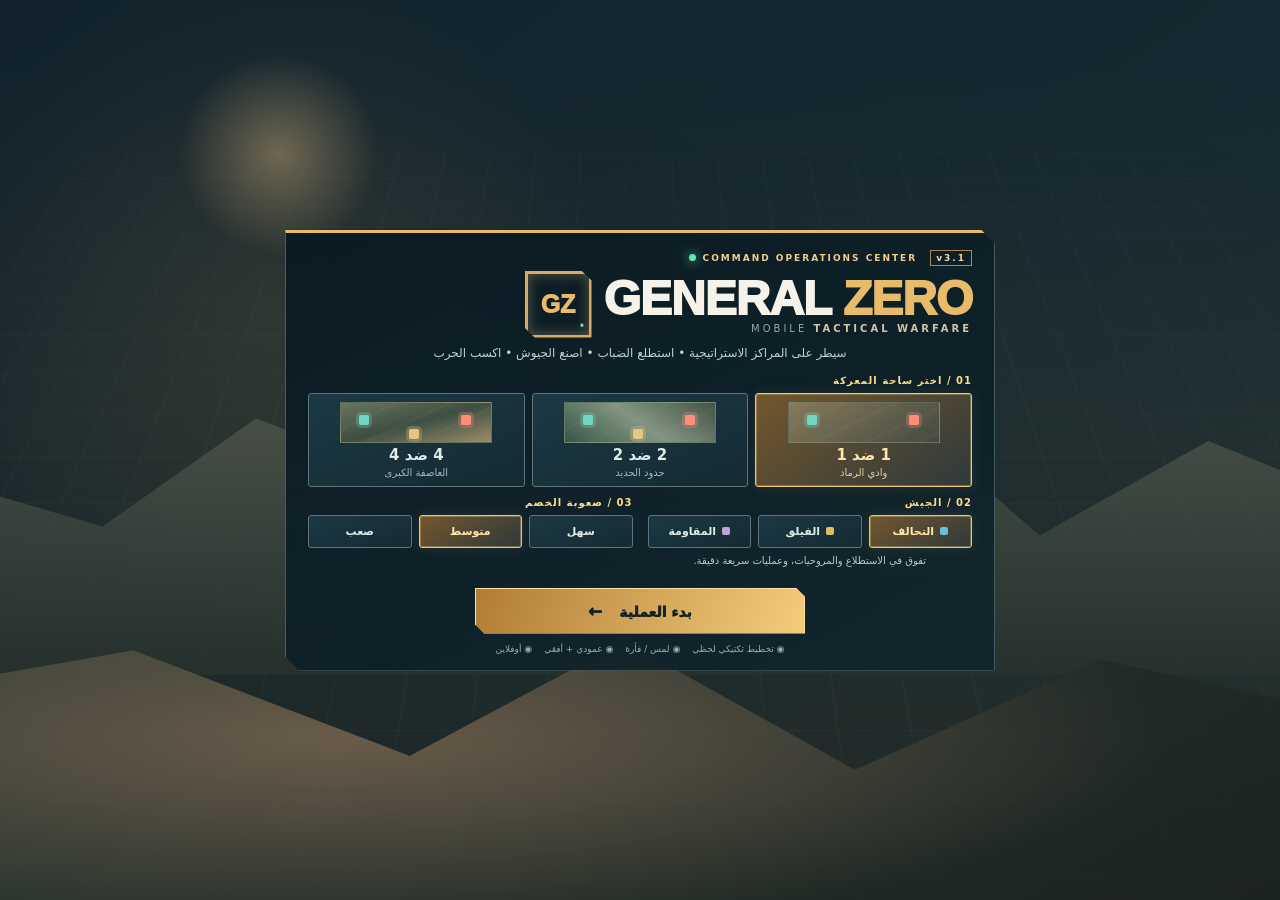
==== commit b9446e05: "Alpha v4 complete QA pass: save/resume, fair fog, tactical navigation, 21 original sprites, responsi" ====
--- a/ZERO_FRONTIER_OFFLINE.html
+++ b/ZERO_FRONTIER_OFFLINE.html
@@ -7,7 +7,9 @@
   <meta name="mobile-web-app-capable" content="yes">
   <meta name="apple-mobile-web-app-capable" content="yes">
   <meta name="apple-mobile-web-app-status-bar-style" content="black-translucent">
-  <meta name="description" content="General Zero Mobile - معارك استراتيجية كاملة للمتصفح، عمودي أو أفقي، تعمل دون إنترنت.">
+  <meta name="description" content="General Zero Mobile لعبة استراتيجية مستقلة، عمودي وأفقي، مع استكمال المباريات وتحديث PWA بلا إعادة تثبيت.">
+  
+  
   
   
   <style>
@@ -51,6 +53,39 @@
 
 .doctrineInfo{margin:5px 0 0;min-height:20px;font-size:10px;color:#aed1cb;text-align:center;line-height:1.5}.configRow{align-items:start}
 
+/* Resume an interrupted PWA match without reinstall or lost progress. */
+.resumeBtn{display:block;margin:8px auto 0;min-height:42px;padding:8px 18px;border:1px solid #4e8779;border-radius:10px;background:#143b35;color:#d4fff0;font-size:14px;font-weight:750;width:min(100%,360px);cursor:pointer;}
+.resumeBtn.hidden{display:none!important;}
+.resumeBtn:active{filter:brightness(1.3);}
+
+/* v4 ergonomics — more battlefield, less dashboard; explicit saved-game action. */
+#saveBtn{background:#163b38;border:1px solid #66ab95;color:#d0f9e7;margin:5px 0;}
+#updateToast button{margin-inline-start:6px;min-height:32px}
+#updateLater{background:#283b43;color:#bcd4d2;border:1px solid #7b9793}
+#gameCanvas{cursor:crosshair}
+@media(min-width:600px) and (orientation:landscape){#objectiveCard{max-width:min(320px,42vw)}.action{box-shadow:inset 0 1px 0 #ffffff15}}
+@media(orientation:portrait){#objectiveCard{max-width:68vw}.action:focus-visible{outline-offset:-3px}}
+
+/* v4 ergonomics — more battlefield, less dashboard; explicit saved-game action. */
+#saveBtn{background:#163b38;border:1px solid #66ab95;color:#d0f9e7;margin:5px 0;}
+#updateToast button{margin-inline-start:6px;min-height:32px}
+#updateLater{background:#283b43;color:#bcd4d2;border:1px solid #7b9793}
+#gameCanvas{cursor:crosshair}
+@media(min-width:600px) and (orientation:landscape){#objectiveCard{max-width:min(320px,42vw)}.action{box-shadow:inset 0 1px 0 #ffffff15}}
+@media(orientation:portrait){#objectiveCard{max-width:68vw}.action:focus-visible{outline-offset:-3px}}
+
+/* v4 ergonomics — more battlefield, less dashboard; explicit saved-game action. */
+#saveBtn{background:#163b38;border:1px solid #66ab95;color:#d0f9e7;margin:5px 0;}
+#updateToast button{margin-inline-start:6px;min-height:32px}
+#updateLater{background:#283b43;color:#bcd4d2;border:1px solid #7b9793}
+#gameCanvas{cursor:crosshair}
+@media(min-width:600px) and (orientation:landscape){#objectiveCard{max-width:min(320px,42vw)}.action{box-shadow:inset 0 1px 0 #ffffff15}}
+@media(orientation:portrait){#objectiveCard{max-width:68vw}.action:focus-visible{outline-offset:-3px}}
+
+/* Original faction sprites double as readable mobile command card icons. */
+.action .glyph.unitSprite{background-image:url('[data-uri]');background-size:196px 84px;background-repeat:no-repeat;width:28px;height:28px;flex-shrink:0;filter:drop-shadow(0 2px 3px #0008);}
+@media(max-height:510px) and (orientation:landscape){.action .glyph.unitSprite{width:28px;height:28px}}
+
 </style>
   <title>GENERAL ZERO MOBILE | قيادة المعركة</title>
 </head>
@@ -59,7 +94,7 @@
   <canvas id="gameCanvas" aria-label="ساحة المعركة الاستراتيجية"></canvas>
   <div id="hud" class="hidden">
     <header id="topbar">
-      <div class="brand"><span class="brandBadge">GZ</span><span class="brandWords"><b>GENERAL <em>ZERO</em></b><small>MOBILE COMMAND • <span id="versionSmall">3.0</span></small></span></div>
+      <div class="brand"><span class="brandBadge">GZ</span><span class="brandWords"><b>GENERAL <em>ZERO</em></b><small>MOBILE COMMAND • <span id="versionSmall">3.1</span></small></span></div>
       <div class="statusPill gold"><span class="statIcon">◆</span><span class="statusLabel">الأرصدة</span><b id="money">0</b></div>
       <div class="statusPill incomePill"><span class="statIcon">↗</span><span class="statusLabel">الدخل</span><b id="income">+0/ث</b></div>
       <div class="statusPill"><span class="statIcon">▣</span><span class="statusLabel">الوحدات</span><b id="unitCount">0</b></div>
@@ -97,7 +132,7 @@
   <div id="startScreen" class="screen">
     <div class="menuBackdrop" aria-hidden="true"><div class="menuGrid"></div><div class="menuHorizon"></div><div class="menuSun"></div><div class="menuTerrain"></div></div>
     <div class="menuShell">
-      <div class="eyebrow"><span class="liveDot"></span> COMMAND OPERATIONS CENTER <span class="versionTag">v3.0</span></div>
+      <div class="eyebrow"><span class="liveDot"></span> COMMAND OPERATIONS CENTER <span class="versionTag">v3.1</span></div>
       <div class="menuTitle"><div class="menuLogo">GZ<span>•</span></div><div><h1>GENERAL <span>ZERO</span></h1><div class="menuSub">MOBILE <b>TACTICAL WARFARE</b></div></div></div>
       <p class="tagline">سيطر على المراكز الاستراتيجية • استطلع الضباب • اصنع الجيوش • اكسب الحرب</p>
       <div class="configTitle">01 / اختر ساحة المعركة</div>
@@ -117,15 +152,16 @@
         </div></div>
       </div>
       <button id="startBtn" class="primary">بدء العملية <span>←</span></button>
+      <button id="continueBtn" class="resumeBtn hidden">↶ استكمال المعركة المحفوظة</button>
       <div class="menuFooter"><span>◉ تخطيط تكتيكي لحظي</span><span>◉ لمس / فأرة</span><span>◉ عمودي + أفقي</span><span>◉ أوفلاين</span></div>
     </div>
   </div>
   <div id="endScreen" class="screen hidden"><div class="endPanel"><div id="endIcon">✦</div><div class="eyebrow">MISSION REPORT</div><h2 id="endTitle"></h2><p id="endDetails"></p><button id="restartBtn" class="primary">معركة جديدة ↻</button></div></div>
-  <div id="pauseOverlay" class="hidden"><div class="pauseCard"><span class="eyebrow">COMMAND PAUSED</span><h2>المعركة متوقفة</h2><p>خذ وقتك، القوات بانتظار أوامرك.</p><button id="resumeBtn" class="primary">متابعة المعركة ▶</button><button id="exitBtn" class="secondary">العودة للقائمة</button></div></div>
-  <div id="updateToast" class="hidden" role="status"><span>✦ يوجد إصدار جديد للعبة</span><button id="updateNow">تحديث الآن</button></div>
+  <div id="pauseOverlay" class="hidden"><div class="pauseCard"><span class="eyebrow">COMMAND PAUSED</span><h2>المعركة متوقفة</h2><p>خذ وقتك، القوات بانتظار أوامرك.</p><button id="resumeBtn" class="primary">متابعة المعركة ▶</button><button id="saveBtn" class="secondary">💾 حفظ المباراة</button><button id="exitBtn" class="secondary">العودة للقائمة</button></div></div>
+  <div id="updateToast" class="hidden" role="status"><span>✦ يوجد تحديث جديد — تُحفظ المباراة أولاً</span><button id="updateNow">حفظ وتحديث</button><button id="updateLater">لاحقاً</button></div>
 </div>
 <script>
-/* GENERAL ZERO MOBILE v3 — original responsive RTS. No external dependencies. */
+/* GENERAL ZERO MOBILE v4 — browser RTS, update-safe saves, tactical AI and mobile UI. */
 (() => {
 'use strict';
 const $ = id => document.getElementById(id);
@@ -136,7 +172,16 @@
 const rand=(a,b)=>a+Math.random()*(b-a);
 const fmt=n=>Math.floor(n).toLocaleString('en-US');
 const COLORS={friendly:'#56d5b3',enemy:'#f18a76',neutral:'#e4c47e'};
-const GAME_VERSION='3.0.0';
+const SPRITE_TYPES=['infantry','rocket','scout','tank','artillery','special','gunship'];
+const SPRITE_FACTIONS=['alliance','legion','rebels'];
+const SPRITE_SIDE=176;
+let spriteLoaded=false;
+const spriteAtlas=new Image();
+spriteAtlas.onload=()=>{spriteLoaded=true;};
+spriteAtlas.onerror=()=>{spriteLoaded=false;};
+spriteAtlas.src='[data-uri]';
+
+const GAME_VERSION='4.0.0';
 // Every role has a purpose: scouts reveal, infantry counters infantry, rockets counter armour,
 // tanks survive direct fire, and artillery breaks entrenched buildings.
 const DAMAGE_TABLE={
@@ -207,9 +252,9 @@
 }
 
 const MAPS={
- duel:{name:'وادي الرماد',size:[1860,1130],n:1,ground:'#847259',shade:'#a28b65',theme:'desert'},
- squads:{name:'حدود الحديد',size:[2420,1380],n:2,ground:'#62766b',shade:'#84907c',theme:'hills'},
- war:{name:'العاصفة الكبرى',size:[3320,1690],n:4,ground:'#737b72',shade:'#9c9c84',theme:'plateau'}
+ duel:{name:'وادي الرماد',size:[2150,1250],n:1,ground:'#847259',shade:'#a28b65',theme:'desert'},
+ squads:{name:'حدود الحديد',size:[2710,1510],n:2,ground:'#62766b',shade:'#84907c',theme:'hills'},
+ war:{name:'العاصفة الكبرى',size:[3510,1830],n:4,ground:'#737b72',shade:'#9c9c84',theme:'plateau'}
 };
 let choice={map:'duel',faction:'alliance',diff:'normal'};
 let g=null,lastFrame=performance.now(),raf=0,simAccumulator=0,uiTimer=0, notificationUntil=0,mouse={x:0,y:0,worldX:0,worldY:0}, drag=null,pointers=new Map(),pinch=null, uid=1;
@@ -245,8 +290,76 @@
  let ys=map.n===1?[.5]:map.n===2?[.34,.71]:[.13,.375,.635,.875];
  return {left:ys.map(y=>({x:map.size[0]*.105,y:map.size[1]*y})),right:ys.map(y=>({x:map.size[0]*.895,y:map.size[1]*y}))};
 }
+// Single-player match snapshot. Canonical entity IDs preserve references without cycles.
+const SAVE_KEY='general-zero-mobile-save-v1';
+let lastSaveAt=-100,savePending=false;
+function hasSavedMatch(){
+ try{const s=JSON.parse(localStorage.getItem(SAVE_KEY)||'null');return !!(s?.schema===1&&s?.choice&&Array.isArray(s.players)&&Array.isArray(s.units));}catch(err){return false;}
+}
+function refreshContinueButton(){const b=$('continueBtn');if(b)b.classList.toggle('hidden',!hasSavedMatch());}
+function clearSavedMatch(){try{localStorage.removeItem(SAVE_KEY);}catch(err){}refreshContinueButton();}
+function encodeExploration(seen){
+ const bits=new Uint8Array(Math.ceil(seen.length/8));
+ for(let i=0;i<seen.length;i++)if(seen[i])bits[i>>3]|=1<<(i&7);
+ let data='';for(let i=0;i<bits.length;i++)data+=String.fromCharCode(bits[i]);
+ return btoa(data);
+}
+function decodeExploration(encoded,seen){
+ try{const data=atob(encoded);for(let i=0;i<seen.length;i++)seen[i]=!!(data.charCodeAt(i>>3)&(1<<(i&7)))?1:0;return true;}
+ catch(e){return false;}
+}
+function saveMatch(){
+ if(!g||g.over)return false;
+ try{
+  const plainPlayer=p=>{const out={...p,hqId:p.hq?.id??null};delete out.hq;return out;};
+  const plainBuilding=b=>{const out={...b,playerId:b.p.id,linkedNodeIndex:b.linkedNode?g.world.nodes.indexOf(b.linkedNode):-1};delete out.p;delete out.linkedNode;return out;};
+  const plainUnit=u=>{const out={...u,playerId:u.p.id,targetId:u.target?.id??null};delete out.p;delete out.target;return out;};
+  const plainProjectile=q=>{const out={...q,targetId:q.target?.id??null,sourceId:q.source?.id??null};delete out.target;delete out.source;return out;};
+  const payload={schema:1,at:Date.now(),choice:{...choice},uid,time:g.time,diff:g.diff,cam:{...g.cam},players:g.players.map(plainPlayer),buildings:g.buildings.filter(b=>b.alive).map(plainBuilding),units:g.units.filter(u=>u.alive).map(plainUnit),projectiles:g.projectiles.filter(q=>q.alive).map(plainProjectile),outposts:g.world.outposts.map(o=>({owner:o.owner,pressure:o.pressure,contested:o.contested})),seenBits:encodeExploration(g.fog?.seen||new Uint8Array()),decals:g.decals.slice(-70),strikes:g.strikes,command:{...g.command},selected:g.selected.map(u=>u.id),selectedBuildingId:g.selectedBuilding?.id??null,tab:g.tab,attackMove:g.attackMove,spawned:g.spawned,destroyed:g.destroyed,kills:g.kills};
+  localStorage.setItem(SAVE_KEY,JSON.stringify(payload));lastSaveAt=g.time;savePending=false;refreshContinueButton();return true;
+ }catch(error){console.warn('Unable to save match',error);return false;}
+}
+function scheduleSave(){
+ if(!g||g.over||savePending)return;
+ lastSaveAt=g.time;savePending=true;
+ const pendingGame=g;
+ const task=()=>{savePending=false;if(g===pendingGame&&!g.over)saveMatch();};
+ if('requestIdleCallback' in window)requestIdleCallback(task,{timeout:2500});else setTimeout(task,60);
+}
+function continueMatch(){
+ let s;try{s=JSON.parse(localStorage.getItem(SAVE_KEY)||'null');}catch(err){clearSavedMatch();return false;}
+ if(!s||s.schema!==1||!MAPS[s.choice?.map]||!['alliance','legion','rebels'].includes(s.choice?.faction)||!['easy','normal','hard'].includes(s.choice?.diff)||!Array.isArray(s.players)||!Array.isArray(s.units)||!Array.isArray(s.buildings)){clearSavedMatch();return false;}
+ try{
+  choice={...s.choice};newGame();
+  const playerById=new Map(g.players.map(p=>[p.id,p]));
+  if(s.players.length!==g.players.length)throw Error('Saved map player count differs');
+  for(const old of s.players){const p=playerById.get(old.id);if(!p)throw Error('Unknown player');const {hqId,...rest}=old;Object.assign(p,rest);p.hq=null;}
+  g.buildings=[];g.units=[];g.projectiles=[];g.particles=[];
+  for(const node of g.world.nodes)node.mine=null;
+  const refs=new Map();
+  for(const source of s.buildings){const p=playerById.get(source.playerId);if(!p||!Number.isFinite(source.x)||!Number.isFinite(source.y))continue;
+   const {playerId,linkedNodeIndex,...props}=source;const b={...props,p,linkedNode:null};g.buildings.push(b);refs.set(b.id,b);
+   if(Number.isInteger(linkedNodeIndex)&&linkedNodeIndex>=0&&linkedNodeIndex<g.world.nodes.length){b.linkedNode=g.world.nodes[linkedNodeIndex];b.linkedNode.mine=b;}
+  }
+  for(const source of s.units){const p=playerById.get(source.playerId);if(!p||!TYPES[source.type]||!Number.isFinite(source.x)||!Number.isFinite(source.y))continue;
+   const {playerId,targetId,...props}=source;const u={...props,p,target:null};g.units.push(u);refs.set(u.id,u);u._savedTargetId=targetId;
+  }
+  for(const u of g.units){if(u._savedTargetId!=null)u.target=refs.get(u._savedTargetId)||null;delete u._savedTargetId;}
+  for(const pState of s.players){const p=playerById.get(pState.id);p.hq=refs.get(pState.hqId)||null;}
+  for(const source of s.projectiles||[]){const {targetId,sourceId,...props}=source;const target=refs.get(targetId),source=refs.get(sourceId);if(target&&source)g.projectiles.push({...props,target,source});}
+  for(let i=0;i<g.world.outposts.length;i++){const o=s.outposts?.[i];if(o){g.world.outposts[i].owner=Number(o.owner)||0;g.world.outposts[i].pressure=Number(o.pressure)||0;g.world.outposts[i].contested=!!o.contested;}}
+  g.time=Math.max(0,Number(s.time)||0);g.diff=s.diff||choice.diff;g.decals=Array.isArray(s.decals)?s.decals.slice(-70):[];g.strikes=Array.isArray(s.strikes)?s.strikes:[];g.command=s.command||{bombard:0,reinforce:0};g.tab=s.tab||'build';g.attackMove=!!s.attackMove;g.selected=(s.selected||[]).map(id=>refs.get(id)).filter(u=>u&&u.type in TYPES&&u.p.id===0);g.selectedBuilding=refs.get(s.selectedBuildingId)||null;g.spawned=Number(s.spawned)||g.units.length;g.destroyed=Number(s.destroyed)||0;g.kills=Number(s.kills)||0;
+  uid=Math.max(Number(s.uid)||0,...[...refs.keys()].map(v=>Number(v)+1),2);
+  if(g.fog){if(typeof s.seenBits==='string')decodeExploration(s.seenBits,g.fog.seen);
+   else if(Array.isArray(s.seen)){const length=Math.min(g.fog.seen.length,s.seen.length);for(let i=0;i<length;i++)g.fog.seen[i]=s.seen[i]?1:0;}}
+  updateFog(true);g.cam={...g.cam,...s.cam};limitCam();g.paused=false;g.over=false;g.uiDirty=true;lastSaveAt=g.time;updateUI(true);
+  $('pauseOverlay').classList.add('hidden');$('startScreen').classList.add('hidden');$('endScreen').classList.add('hidden');$('hud').classList.remove('hidden');
+  notify('تم استكمال العملية من آخر نقطة محفوظة');return true;
+ }catch(error){console.error('Unable to restore match',error);g=null;$('hud').classList.add('hidden');$('startScreen').classList.remove('hidden');clearSavedMatch();return false;}
+}
+
 function newGame(){
- uid=1;simAccumulator=0; const m=MAPS[choice.map], world=tileMap(m), pos=getStartPositions(m);
+ uid=1;simAccumulator=0;savePending=false; const m=MAPS[choice.map], world=tileMap(m), pos=getStartPositions(m);
  const players=[];
  for(let i=0;i<m.n*2;i++){
   let team=i<m.n?0:1,loc=team?pos.right[i-m.n]:pos.left[i];
@@ -262,13 +375,13 @@
   if(p.id===0)createUnit('scout',p,p.start.x+sign*128,p.start.y+6,true);
   else {
     createBuilding('barracks',p,p.start.x+sign*138,p.start.y-68,true);
-    p.money-=180;
+    p.money-=costOf(p,'barracks',true);
   }
  }
  resizeCanvas();
  initFog();cacheStaticTerrain();
  const viewport=size();g.cam.zoom=viewport.h>viewport.w?.90:1;
- $('versionSmall').textContent='3.0';
+ $('versionSmall').textContent=GAME_VERSION;
  if($('mapName'))$('mapName').textContent=m.name;
  if($('soundBtn'))$('soundBtn').textContent=audioEnabled?'♫':'♪';
  centerCamera(players[0].start.x+Math.min(155,viewport.w*.18),players[0].start.y);updateUI(true);
@@ -277,9 +390,9 @@
  /* Landscape and portrait are both first-class play modes. */
 }
 function createBuilding(type,p,x,y,instant=false){
- const def=type==='hq'?{hp:1700,r:58,name:'المقر الرئيسي'}:BUILDINGS[type];
+ const def=type==='hq'?{hp:2350,r:58,name:'المقر الرئيسي'}:BUILDINGS[type];
  let b={id:uid++,type,p,x,y,hp:def.hp,max:def.hp,r:def.r,alive:true,complete:instant?1:0,buildTime:def.buildTime||1,queue:[],cool:0,linkedNode:null,rally:null,repairing:false};
- g.buildings.push(b);
+ g.buildings.push(b);g.world.nav=null;
  if(type==='mine'){
   let n=g.world.nodes.find(v=>hypot(x-v.x,y-v.y)<85 && (!v.mine||!v.mine.alive));
   if(n){n.mine=b;b.linkedNode=n;}
@@ -299,8 +412,8 @@
  }
  g.units.push(u);g.spawned++;g.uiDirty=true;return u;
 }
-function incomeOf(p){let n=0;for(const b of g.buildings){if(b.alive && b.p===p&&b.complete>=1){if(b.type==='hq')n+=8;if(b.type==='mine'&&b.linkedNode)n+=16;}}
- n+=g.world.outposts.filter(o=>o.owner===p.team).length*7/Math.max(1,g.players.filter(v=>v.team===p.team&&v.hq?.alive).length);
+function incomeOf(p){let n=0;for(const b of g.buildings){if(b.alive && b.p===p&&b.complete>=1){if(b.type==='hq')n+=6;if(b.type==='mine'&&b.linkedNode)n+=13;}}
+ n+=g.world.outposts.filter(o=>o.owner===p.team).length*5/Math.max(1,g.players.filter(v=>v.team===p.team&&v.hq?.alive).length);
  return n;
 }
 function buildingsOf(p,type){return g.buildings.filter(b=>b.alive&&b.complete>=1&&b.p===p&&b.type===type);}
@@ -326,7 +439,7 @@
  }else if(action==='sell'){
   const value=Math.floor((BUILDINGS[b.type]?.cost||0)*.50*(b.hp/b.max));
   p.money+=value;b.alive=false;b.hp=0;b.repairing=false;
-  if(b.linkedNode)b.linkedNode.mine=null;
+  if(b.linkedNode)b.linkedNode.mine=null;g.world.nav=null;
   g.selectedBuilding=null;notify('تم بيع المنشأة واسترجاع '+value+' رصيد');
  }else return false;
  g.uiDirty=true;return true;
@@ -380,14 +493,18 @@
  }
  for(const key of Object.keys(g.command))g.command[key]=Math.max(0,g.command[key]-dt);
 }
-function isBlocked(x,y,r=12){return g.world.rocks.some(o=>hypot(x-o.x,y-o.y)<o.r+r+6);}
+function isBlocked(x,y,r=12,ignore=null){
+ if(g.world.rocks.some(o=>hypot(x-o.x,y-o.y)<o.r+r+4))return true;
+ return g.buildings.some(b=>b.alive&&b!==ignore&&hypot(x-b.x,y-b.y)<b.r+r+5);
+}
 const CELL=66;
 function navGrid(){
  const world=g.world;
  if(world.nav)return world.nav;
  const cols=Math.ceil(world.W/CELL),rows=Math.ceil(world.H/CELL),blocked=new Uint8Array(cols*rows);
  for(let y=0;y<rows;y++)for(let x=0;x<cols;x++){
-  if(world.rocks.some(r=>hypot((x+.5)*CELL-r.x,(y+.5)*CELL-r.y)<r.r+29))blocked[y*cols+x]=1;
+  const px=(x+.5)*CELL,py=(y+.5)*CELL;
+  if(world.rocks.some(r=>hypot(px-r.x,py-r.y)<r.r+28)||g.buildings.some(b=>b.alive&&hypot(px-b.x,py-b.y)<b.r+20))blocked[y*cols+x]=1;
  }
  world.nav={cols,rows,blocked};return world.nav;
 }
@@ -423,7 +540,7 @@
  if(!found)return [{x:tx,y:ty}];
  const pts=[];let cur=end,lim=0;
  while(cur!==start&&cur!==-1&&lim++<300){pts.push({x:(cur%cols+.5)*CELL,y:(Math.floor(cur/cols)+.5)*CELL});cur=parents[cur];}
- pts.reverse();pts.push({x:tx,y:ty});
+ pts.reverse();if(!isBlocked(tx,ty,12))pts.push({x:tx,y:ty});
  const out=[];let anchor={x:sx,y:sy};for(let i=0;i<pts.length;){let last=i;for(let j=i+1;j<pts.length;j++)if(clearLine(anchor,pts[j]))last=j;else break;out.push(pts[last]);anchor=pts[last];i=last+1;}
  return out;
 }
@@ -461,6 +578,10 @@
 }
 function spawnPing(x,y,color){for(let i=0;i<9;i++)g.particles.push({x,y,vx:Math.cos(i*TAU/9)*80,vy:Math.sin(i*TAU/9)*80,life:.45,max:.45,color,size:3});}
 function damage(ent,amount,source){if(!ent.alive)return;
+ if(ent.type==='infantry'||ent.type==='rocket'){
+  const shelter=g.world.props.some(prop=>['barricade','ruin','container'].includes(prop.kind)&&hypot(ent.x-prop.x,ent.y-prop.y)<prop.r+39);
+  if(shelter)amount*=.74;
+ }
  ent.hp-=Math.max(0,amount);
  // Being attacked creates an emergency for an AI; a rally/retreat becomes possible.
  if(ent.p?.ai&&ent.p.hq?.alive&&ent.p===ent.p.hq.p)ent.p.lastThreat={x:ent.x,y:ent.y,time:g.time};
@@ -478,16 +599,31 @@
   sound(ent.queue||r>20?'blast':'cannon',ent.x,ent.y);for(let k=0;k<(ent.type==='hq'?38:ent.queue?16:8);k++){
   let angle=rand(0,TAU),spd=rand(20,190);g.particles.push({x:ent.x,y:ent.y,vx:Math.cos(angle)*spd,vy:Math.sin(angle)*spd,life:rand(.35,.95),max:1,color:Math.random()<.55?'#f8b76b':'#535456',size:rand(3,r*.30)});
  }if(ent.type==='hq'&&ent.p.hq===ent){ent.p.hq=null;notify(ent.p.team===0?'خسر حليف لنا مقره الرئيسي!':'دُمّر مقر أحد الأعداء!');}
+ if(ent.queue)g.world.nav=null;
  if(ent.p.team===1)g.destroyed++;
  g.uiDirty=true;
  }}
+function canTeamSee(team,target){
+ if(target.p?.team===team||!g.fog)return true;
+ const f=g.fog,x=Math.floor(target.x/FOG_CELL),y=Math.floor(target.y/FOG_CELL);
+ if(x<0||y<0||x>=f.w||y>=f.h)return false;
+ return !!(team===0?f.visible[y*f.w+x]:f.enemyVisible[y*f.w+x]);
+}
+function hasLineOfFire(source,target){
+ if(['artillery','gunship'].includes(source.type))return true;
+ const ax=source.x,ay=source.y,bx=target.x,by=target.y,dx=bx-ax,dy=by-ay,len2=dx*dx+dy*dy||1;
+ const intercept=o=>{let t=((o.x-ax)*dx+(o.y-ay)*dy)/len2;t=clamp(t,0,1);
+  const px=ax+t*dx,py=ay+t*dy;return t>.10&&t<.92&&(o.x-px)*(o.x-px)+(o.y-py)*(o.y-py)<(o.r+4)*(o.r+4);};
+ if(g.world.rocks.some(intercept))return false;
+ return !g.buildings.some(b=>b.alive&&b!==source&&b!==target&&intercept(b));
+}
 function closestEnemy(ent,radius){
  let best=null,score=Infinity;
  const table=DAMAGE_TABLE[ent.type]||DAMAGE_TABLE.turret;
  for(const item of [g.units,g.buildings])for(const target of item){
-  if(!target.alive||target.p.team===ent.p.team)continue;
+  if(!target.alive||target.p.team===ent.p.team||!canTeamSee(ent.p.team,target))continue;
   if(target.type==='gunship'&&!['rocket','infantry','turret','gunship'].includes(ent.type))continue;
-  const d=distance(target,ent)-target.r;if(d>=radius)continue;
+  const d=distance(target,ent)-target.r;if(d>=radius||!hasLineOfFire(ent,target))continue;
   const armour=target.queue?'building':(TYPES[target.type]?.kind||'building');
   let priority=table[armour]||1;
   let rating=d+45/Math.max(.3,priority)-Math.min(110,priority*35);
@@ -508,7 +644,7 @@
   u.cool-=dt;
   if(u.target&&!u.target.alive)u.target=null;
   let enemy=closestEnemy(u,u.range+185);
-  let target=u.target && u.target.alive?u.target:enemy;
+  let target=u.target && u.target.alive&&canTeamSee(u.p.team,u.target)&&hasLineOfFire(u,u.target)?u.target:enemy;
   if(target){let d=distance(u,target);if(d<=u.range+target.r){
     if(u.cool<=0){fireProjectile(u,target,u.dmg,u.splash||TYPES[u.type].splash||0);u.cool=u.fire;u.gun=.16;}
     u.theta=Math.atan2(target.y-u.y,target.x-u.x);
@@ -585,7 +721,11 @@
     for(let t=0;t<8&&(isBlocked(x,y,18)||g.buildings.some(a=>a.alive&&distance(a,{x,y})<a.r+20));t++){x=b.x+Math.cos(t*TAU/8)*(b.r+45);y=b.y+Math.sin(t*TAU/8)*(b.r+45);}
     let u=createUnit(q.type,b.p,clamp(x,20,g.world.W-20),clamp(y,20,g.world.H-20));
     if(b.rally&&!b.p.ai){u.goal={...b.rally};u.path=pathfind(u.x,u.y,u.goal.x,u.goal.y);u.order='move';}
-    if(b.p.ai){const dest=findStrategicTarget(b.p);if(dest){u.goal={x:dest.x,y:dest.y};u.path=pathfind(u.x,u.y,dest.x,dest.y);u.order='attack';}}
+    if(b.p.ai){const sign=b.p.team?-1:1;const hx=b.p.hq?.x??b.p.start.x,hy=b.p.hq?.y??b.p.start.y;
+      const stageX=clamp(hx+sign*200+rand(-35,35),35,g.world.W-35);
+      const stageY=clamp(hy+rand(-110,110),35,g.world.H-35);
+      u.goal={x:stageX,y:stageY};u.path=pathfind(u.x,u.y,stageX,stageY);u.order='move';
+    }
     b.queue.shift();g.uiDirty=true;
    }}
  }
@@ -602,27 +742,27 @@
 function initFog(){
  const w=Math.ceil(g.world.W/FOG_CELL),h=Math.ceil(g.world.H/FOG_CELL);
  const fogCanvas=document.createElement('canvas');fogCanvas.width=w;fogCanvas.height=h;
- g.fog={w,h,seen:new Uint8Array(w*h),visible:new Uint8Array(w*h),canvas:fogCanvas,ctx:fogCanvas.getContext('2d'),revision:0};
+ g.fog={w,h,seen:new Uint8Array(w*h),visible:new Uint8Array(w*h),enemyVisible:new Uint8Array(w*h),canvas:fogCanvas,ctx:fogCanvas.getContext('2d'),revision:0};
  updateFog(true);
 }
 function updateFog(force=false){
  if(!g?.fog)return;
- const f=g.fog;f.visible.fill(0);
- const reveal=(x,y,r)=>{
+ const f=g.fog;f.visible.fill(0);f.enemyVisible.fill(0);
+ const reveal=(x,y,r,team)=>{
   const x0=Math.max(0,Math.floor((x-r)/FOG_CELL)),y0=Math.max(0,Math.floor((y-r)/FOG_CELL)),
   x1=Math.min(f.w-1,Math.floor((x+r)/FOG_CELL)),y1=Math.min(f.h-1,Math.floor((y+r)/FOG_CELL));
   for(let yy=y0;yy<=y1;yy++)for(let xx=x0;xx<=x1;xx++){
    const mx=(xx+.5)*FOG_CELL,my=(yy+.5)*FOG_CELL;if((mx-x)**2+(my-y)**2<r*r){
-    const i=yy*f.w+xx;f.seen[i]=1;f.visible[i]=1;
+    const i=yy*f.w+xx;if(team===0){f.seen[i]=1;f.visible[i]=1;}else f.enemyVisible[i]=1;
    }
   }
  };
- for(const e of [...g.units,...g.buildings])if(e.alive&&e.p.team===0&&(!e.queue||e.complete>=.9))reveal(e.x,e.y,VISION[e.type]||280);
- for(const o of g.world.outposts)if(o.owner===0)reveal(o.x,o.y,360);
+ for(const e of [...g.units,...g.buildings])if(e.alive&&(!e.queue||e.complete>=.9))reveal(e.x,e.y,VISION[e.type]||280,e.p.team);
+ for(const o of g.world.outposts)if(o.owner>=0)reveal(o.x,o.y,360,o.owner);
  const im=f.ctx.createImageData(f.w,f.h),d=im.data;
  for(let i=0;i<f.w*f.h;i++){
   const a=i*4;if(f.visible[i])d[a+3]=0;else{
-   d[a]=8;d[a+1]=18;d[a+2]=24;d[a+3]=f.seen[i]?105:155;
+   d[a]=8;d[a+1]=18;d[a+2]=24;d[a+3]=f.seen[i]?35:70;
   }
  }
  f.ctx.putImageData(im,0,0);f.revision++;
@@ -639,7 +779,7 @@
   const contested=a>0&&b>0;o.contested=contested;
   if(contested||(!a&&!b))continue;
   const target=a>0?1:-1,pressure=target*Math.min(2,1+.20*Math.max(0,(target>0?a:b)-1));
-  o.pressure=clamp(o.pressure+pressure*dt/7,-1,1);
+  o.pressure=clamp(o.pressure+pressure*dt/9,-1,1);
   const previous=o.owner;
   o.owner=o.pressure>=.985?0:o.pressure<=-.985?1:-1;
   if(o.owner!==previous){
@@ -650,20 +790,21 @@
  }
 }
 function findStrategicTarget(p){
+ const anchor=p.hq?.alive?p.hq:p.start;
  const enemyTeam=p.team===0?1:0;
  const targets=g.world.outposts.filter(o=>o.owner!==p.team);
- const first=targets.sort((a,b)=>distance(a,p.hq)-distance(b,p.hq))[0];
- // Attack neutral/captured outposts during the expansion phase, switch to HQ after map control.
- if(first)return first;
+ const first=targets.sort((a,b)=>distance(a,anchor)-distance(b,anchor))[0];
+ // Secure supply early; after that, advance to enemy HQ with defensive diversions.
+ if(first&&(g.time<210||p.wave%4!==3))return first;
  // Exploration, clashes and map control first — no 50-second AI base-rush that ends the tutorial.
- if(g.time<125){return g.world.outposts.reduce((a,b)=>distance(a,p.hq)<distance(b,p.hq)?a:b);}
+ if(g.time<210){return g.world.outposts.reduce((a,b)=>distance(a,anchor)<distance(b,anchor)?a:b);}
  const enemies=g.players.filter(v=>v.team!==p.team&&v.hq?.alive);
  if(!enemies.length)return null;
- return enemies.reduce((a,b)=>distance(a.hq,p.hq)<distance(b.hq,p.hq)?a:b).hq;
+ return enemies.reduce((a,b)=>distance(a.hq,anchor)<distance(b.hq,anchor)?a:b).hq;
 }
 
 function tickAI(dt){
- const settings={easy:{speed:1.8,attack:6,ratio:.7},normal:{speed:1.05,attack:5,ratio:1},hard:{speed:.70,attack:4,ratio:1.2}}[g.diff];
+ const settings={easy:{speed:1.8,attack:8,ratio:.7},normal:{speed:1.05,attack:7,ratio:1},hard:{speed:.70,attack:6,ratio:1.2}}[g.diff];
  for(const p of g.players){if(!p.ai||!p.hq||!p.hq.alive)continue;
   p.think-=dt;if(p.think>0)continue;p.think=rand(1.1,2.1)*settings.speed;
   const owned=g.units.filter(u=>u.alive&&u.p===p), barracks=buildingsOf(p,'barracks'), factories=buildingsOf(p,'factory'),mines=buildingsOf(p,'mine'),airfields=buildingsOf(p,'airfield');
@@ -674,13 +815,20 @@
   if(g.time>52&&airfields.length<1&&p.money>1600){if(aiBuildNear(p,'airfield',p.hq.x,p.hq.y))continue;}
   if(g.diff==='hard'&&g.time>18&&buildingsOf(p,'turret').length<1&&p.money>750){aiBuildNear(p,'turret',p.hq.x,p.hq.y);continue;}
   if(g.diff==='hard'&&p.money>1350&&factories.length&&g.time>75){const missing=Object.keys(UPGRADES).filter(k=>!p.upgrades[k]);if(missing.length&&buyUpgrade(missing[0],p,true))continue;}
-  if(owned.length<23){
-   const type=airfields.length&&p.money>1000&&Math.random()<.18?'gunship':factories.length&&p.money>650?(Math.random()<.45?'tank':Math.random()<.25?'special':'scout'):(Math.random()<.27?'rocket':'infantry');
+  if(owned.length<COMBAT_CAP-3){
+   const visibleEnemies=g.units.filter(u=>u.alive&&u.p.team!==p.team&&canTeamSee(p.team,u));
+   const enemyAir=visibleEnemies.filter(u=>u.type==='gunship').length;
+   const enemyTanks=visibleEnemies.filter(u=>['tank','special','artillery'].includes(u.type)).length;
+   const myRockets=owned.filter(u=>u.type==='rocket').length;
+   const myTanks=owned.filter(u=>u.type==='tank').length;
+   let type=airfields.length&&p.money>1200&&Math.random()<.16?'gunship':factories.length&&p.money>700?(Math.random()<.43?'tank':Math.random()<.20?'special':'scout'):(Math.random()<.32?'rocket':'infantry');
+   if((enemyAir>0||enemyTanks>myTanks+2)&&myRockets<Math.max(3,Math.ceil(enemyAir*1.4)))type='rocket';
+   if(visibleEnemies.filter(u=>u.type==='rocket').length>myRockets+2&&factories.length&&p.money>350)type='scout';
    buyUnit(type,p,true);
    if(settings.ratio>1&&Math.random()<.35)buyUnit('infantry',p,true);
   }
   let ready=owned.filter(u=>u.order==='guard'||u.order==='move'||!u.goal);const targets=g.players.filter(v=>v.team!==p.team&&v.hq&&v.hq.alive);
-  if(ready.length>=Math.max(3,settings.attack-2)&&targets.length){
+  if(ready.length>=Math.max(3,settings.attack-2)&&targets.length){p.wave=(p.wave||0)+1;
    let dest=findStrategicTarget(p)||targets.reduce((a,b)=>distance(a.hq,p.hq)<distance(b.hq,p.hq)?a:b).hq;
    // Under attack, hold at home and repel the raiders before the next offensive wave.
    if(p.lastThreat&&g.time-p.lastThreat.time<13&&distance(p.lastThreat,p.hq)<420){
@@ -699,7 +847,7 @@
 function checkVictory(){if(g.over)return;
  const alive0=g.players.some(p=>p.team===0&&p.hq?.alive),alive1=g.players.some(p=>p.team===1&&p.hq?.alive);
  if(alive0&&alive1)return;
- g.over=true;g.paused=true;
+ g.over=true;g.paused=true;clearSavedMatch();
  const win=alive0&&!alive1;$('endIcon').textContent=win?'✦':'✕';$('endIcon').style.color=win?'#e3b66c':'#eb7d6a';
  $('endTitle').textContent=win?'انتصار ساحق!':'انتهت المعركة';
  $('endDetails').textContent=`${win?'دُمّرت جميع قواعد الخصم.':'تم تدمير جميع قواعد فريقك.'} الوقت ${formatClock(g.time)} • أهداف مدمّرة ${g.destroyed}`;
@@ -707,6 +855,7 @@
 }
 function tick(dt){
  g.time+=dt;
+ if(g.time-lastSaveAt>=35)scheduleSave();
  for(const p of g.players)if(p.hq?.alive){p.money+=incomeOf(p)*dt;}
  tickAI(dt);tickBuildings(dt);tickUnits(dt);tickProjectiles(dt);tickStrikes(dt);
  tickOutposts(dt);
@@ -784,7 +933,7 @@
 function drawTerrain(){
  const world=g.world,w=world.W,h=world.H,c=g.cam,v=size();initTerrainGraphics(world);
  ctx.fillStyle=world.tile;ctx.fillRect(0,0,w,h);
- const left=c.x,top=c.y,right=left+v.w/c.zoom,bottom=top+v.h/c.zoom;
+ const left=g.terrainCaching?0:c.x,top=g.terrainCaching?0:c.y,right=g.terrainCaching?w.W:left+v.w/c.zoom,bottom=g.terrainCaching?h:top+v.h/c.zoom;
  // Deep landscape bands add depth to the lightweight overhead view.
  for(let i=0;i<7;i++){
   ctx.fillStyle=i%2?'#31453b0e':'#edcc9810';ctx.beginPath();
@@ -975,8 +1124,19 @@
  const team=u.p.team?COLORS.enemy:COLORS.friendly,fac=FACTIONS[u.p.faction].color,r=u.r;
  ctx.save();ctx.translate(u.x,u.y);ctx.rotate(u.theta);
  ctx.fillStyle='#07191982';ctx.beginPath();ctx.ellipse(7,8,r*1.44,r*.81,0,0,TAU);ctx.fill();
- if(u.type==='gunship'){
-  // Airborne shadow offset and original multi-part gunship silhouette.
+ if(spriteLoaded){
+  const sx=SPRITE_TYPES.indexOf(u.type)*SPRITE_SIDE,sy=SPRITE_FACTIONS.indexOf(u.p.faction)*SPRITE_SIDE;
+  const sz=u.r*(u.type==='gunship'?4.9:u.type==='infantry'||u.type==='rocket'?5.3:4.5);
+  ctx.drawImage(spriteAtlas,sx,sy,SPRITE_SIDE,SPRITE_SIDE,-sz/2,-sz/2,sz,sz);
+  if(u.type==='gunship'){
+   ctx.save();ctx.translate(-2,-18);
+   ctx.rotate(g.time*22+u.id);
+   ctx.globalAlpha=.50;ctx.strokeStyle='#e5efdf';ctx.lineWidth=3.5;
+   ctx.beginPath();ctx.moveTo(-29,0);ctx.lineTo(29,0);ctx.moveTo(0,-27);ctx.lineTo(0,27);ctx.stroke();ctx.restore();
+  }
+ }else if(u.type==='gunship'){
+  // Fallback original vector if texture hasn't loaded.
+
   ctx.fillStyle='#05151a70';ctx.beginPath();ctx.ellipse(13,39,31,14,0,0,TAU);ctx.fill();
   ctx.translate(0,-21+Math.sin(g.time*3+u.id)*2);
   const shell=u.p.faction==='legion'?'#6a6554':u.p.faction==='rebels'?'#5c6261':'#435e62';
@@ -1108,9 +1268,12 @@
  for(const b of g.buildings)drawBuilding(b);for(const u of g.units)drawUnit(u);
  drawCombat();drawFog();drawTactical();ctx.restore();
  drawMinimap();}
-function frame(now){raf=requestAnimationFrame(frame);let dt=Math.min(.04,(now-lastFrame)/1000||.016);lastFrame=now;
+let frameSamples=[],fpsAverage=60;
+function frame(now){raf=requestAnimationFrame(frame);const rawDt=Math.max(.001,(now-lastFrame)/1000||.016),dt=Math.min(.04,rawDt);lastFrame=now;
  if(!g)return;
- if($('fps'))$('fps').textContent=String(Math.round(1/Math.max(.01,dt)));
+ fpsAverage=fpsAverage*.92+(1/rawDt)*.08;
+ frameSamples.push(rawDt*1000);if(frameSamples.length>150)frameSamples.shift();
+ if($('fps'))$('fps').textContent=String(Math.round(fpsAverage));
  if(!g.paused&&dt>0){simAccumulator=Math.min(.14,simAccumulator+dt);const STEP=1/30;let steps=0;while(simAccumulator>=STEP&&steps<4){tick(STEP);simAccumulator-=STEP;steps++;if(g.paused)break;}}
  else simAccumulator=0;
  render();uiTimer+=dt;if(uiTimer>.22){updateUI(false);uiTimer=0;}
@@ -1118,7 +1281,12 @@
 }
 function actionButton(label,glyph,cost,kind,key,active,disabled=false){
  let b=document.createElement('button');b.className='action'+(active?' active':'');b.disabled=disabled;b.dataset.kind=kind;b.dataset.key=key;
- let a=document.createElement('span');a.className='glyph';a.textContent=glyph;let n=document.createElement('span');n.className='label';n.textContent=label;b.append(a,n);
+ let a=document.createElement('span');a.className='glyph';a.textContent=glyph;
+ if(kind==='unit'){
+  const col=SPRITE_TYPES.indexOf(key),row=SPRITE_FACTIONS.indexOf(g.players[0].faction);
+  if(col>=0&&row>=0){a.classList.add('unitSprite');a.textContent='';a.style.backgroundPosition=`-${col*28}px -${row*28}px`;b.title=label+' | صحة '+TYPES[key].hp+' | ضرر '+TYPES[key].dmg+' | مدى '+TYPES[key].range;}
+ }
+ let n=document.createElement('span');n.className='label';n.textContent=label;b.append(a,n);
  if(cost!==null){let t=document.createElement('span');t.className='cost';t.textContent='◈ '+cost;b.append(t);}return b;
 }
 function updateUI(force){if(!g)return;let p=g.players[0];$('money').textContent=fmt(p.money);$('income').textContent='+'+incomeOf(p)+'/ث';$('unitCount').textContent=g.units.filter(u=>u.alive&&u.p===p).length;
@@ -1242,7 +1410,8 @@
 });
 function togglePause(v){if(!g||g.over)return;g.paused=v;simAccumulator=0;$('pauseOverlay').classList.toggle('hidden',!v);$('pauseBtn').textContent=v?'▶':'Ⅱ';}
 $('pauseBtn').onclick=()=>g&&togglePause(!g.paused);$('resumeBtn').onclick=()=>togglePause(false);
-$('exitBtn').onclick=()=>{if(g)g.paused=true;g=null;$('pauseOverlay').classList.add('hidden');$('hud').classList.add('hidden');$('startScreen').classList.remove('hidden');};
+$('saveBtn').onclick=()=>{if(saveMatch())notify('تم حفظ المعركة ويمكن استكمالها بعد إغلاق التطبيق');else notify('تعذر الحفظ — تحقق من مساحة التخزين');};
+$('exitBtn').onclick=()=>{if(g){g.paused=true;saveMatch();}g=null;$('pauseOverlay').classList.add('hidden');$('hud').classList.add('hidden');$('startScreen').classList.remove('hidden');};
 $('selectArea').onclick=()=>{if(!g||g.paused)return;g.selectionMode=!g.selectionMode;g.mode=null;$('selectArea').classList.toggle('active',g.selectionMode);notify(g.selectionMode?'اسحب مستطيلاً لتحديد مجموعة من الوحدات':'تم إلغاء التحديد بالمستطيل');};
 $('selectArmy').onclick=()=>{if(!g||g.paused)return;g.selected=g.units.filter(u=>u.alive&&u.p.id===0);g.selectedBuilding=null;g.mode=null;g.selectionMode=false;$('selectArea').classList.remove('active');g.uiDirty=true;updateUI(true);notify(g.selected.length?'تم تحديد '+g.selected.length+' وحدة':'أنتج وحدات أولاً');};
 $('attackMove').onclick=()=>{if(!g||g.paused)return;g.attackMove=!g.attackMove;g.uiDirty=true;notify(g.attackMove?'الأوامر الآن هجوم أثناء الحركة':'الأوامر الآن تحرك عادي');};
@@ -1256,11 +1425,12 @@
  if(pt){centerCamera(pt.x,pt.y);spawnPing(pt.x,pt.y,'#f3cf89');}
 };
 $('cancelMode').onclick=()=>{if(!g)return;g.mode=null;g.uiDirty=true;updateUI(true);};
-$('restartBtn').onclick=()=>{g=null;$('endScreen').classList.add('hidden');$('startScreen').classList.remove('hidden');};
+$('restartBtn').onclick=()=>{clearSavedMatch();g=null;$('endScreen').classList.add('hidden');$('startScreen').classList.remove('hidden');};
 for(const [container,key,attr] of [['mapChoices','map','map'],['factionChoices','faction','faction'],['difficultyChoices','diff','diff']]){
  $(container).addEventListener('click',ev=>{const b=ev.target.closest('button[data-'+attr+']');if(!b)return;choice[key]=b.dataset[attr];for(const c of $(container).children)c.classList.toggle('active',c===b);if(key==='faction'&&$('doctrineInfo'))$('doctrineInfo').textContent=FACTIONS[choice.faction].description;});
 }
-$('startBtn').onclick=()=>{sound('click');newGame();};
+$('startBtn').onclick=()=>{clearSavedMatch();sound('click');newGame();};
+$('continueBtn').onclick=()=>{if(!continueMatch())notify('تعذر استرجاع اللعبة السابقة');};
 const soundBtn=$('soundBtn');if(soundBtn)soundBtn.onclick=()=>{audioEnabled=!audioEnabled;soundBtn.textContent=audioEnabled?'♫':'♪';soundBtn.title=audioEnabled?'كتم المؤثرات':'تشغيل المؤثرات';if(audioEnabled)sound('click');};
 const panelBtn=$('panelToggle');if(panelBtn)panelBtn.onclick=()=>{
  const compact=$('gameRoot').classList.toggle('compactHud');panelBtn.textContent=compact?'▴':'▾';panelBtn.title=compact?'فتح لوحة الأوامر':'تصغير لوحة الأوامر';
@@ -1275,12 +1445,16 @@
  if(ev.key==='s'||ev.key==='S')issueTacticalOrder('hold');
  if(ev.key==='r'||ev.key==='R')issueTacticalOrder('retreat');
 });
-document.addEventListener('visibilitychange',()=>{if(g&&!document.hidden)lastFrame=performance.now();if(g&&document.hidden&&!g.over){g.paused=true;$('pauseOverlay').classList.remove('hidden');}});
-resizeCanvas();raf=requestAnimationFrame(frame);
-window.__zeroFrontier={get game(){return g;},start:(map='duel',diff='normal',faction='alliance')=>{choice={map,diff,faction};newGame();},buyBuilding:(t,x,y)=>g&&buyBuilding(t,g.players[0],x,y),buyUnit:(t)=>g&&buyUnit(t,g.players[0]),tick:(dt)=>g&&tick(dt),mapNames:Object.keys(MAPS),stats:()=>g&&({units:g.units.length,buildings:g.buildings.length,players:g.players.length,time:g.time,canvas:[canvas.width,canvas.height],upgrades:{...g.players[0].upgrades},cooldowns:{...g.command},outposts:g.world.outposts.map(o=>({owner:o.owner,pressure:o.pressure})),fogRevisions:g.fog?.revision,kills:g.kills,fps:Number($('fps')?.textContent||0)}),buyUpgrade:(key)=>g&&buyUpgrade(key,g.players[0]),callBombard:(x,y)=>g&&callBombard(g.players[0],x,y)};
+document.addEventListener('visibilitychange',()=>{if(g&&document.hidden&&!g.over)saveMatch();if(g&&!document.hidden)lastFrame=performance.now();if(g&&document.hidden&&!g.over){g.paused=true;$('pauseOverlay').classList.remove('hidden');}});
+window.addEventListener('pagehide',()=>{if(g&&!g.over)saveMatch();});
+resizeCanvas();refreshContinueButton();
+try{if(sessionStorage.getItem('gzmResumeAfterUpdate')==='1'){sessionStorage.removeItem('gzmResumeAfterUpdate');if(hasSavedMatch())continueMatch();}}catch(e){}
+raf=requestAnimationFrame(frame);
+window.__zeroFrontier={get game(){return g;},save:saveMatch,continue:continueMatch,hasSave:hasSavedMatch,start:(map='duel',diff='normal',faction='alliance')=>{choice={map,diff,faction};newGame();},buyBuilding:(t,x,y)=>g&&buyBuilding(t,g.players[0],x,y),buyUnit:(t)=>g&&buyUnit(t,g.players[0]),tick:(dt)=>g&&tick(dt),mapNames:Object.keys(MAPS),stats:()=>g&&({units:g.units.length,buildings:g.buildings.length,players:g.players.length,time:g.time,canvas:[canvas.width,canvas.height],upgrades:{...g.players[0].upgrades},cooldowns:{...g.command},outposts:g.world.outposts.map(o=>({owner:o.owner,pressure:o.pressure})),fogRevisions:g.fog?.revision,kills:g.kills,fps:Number($('fps')?.textContent||0),frameP95:frameSamples.length?[...frameSamples].sort((a,b)=>a-b)[Math.floor(frameSamples.length*.95)]:0}),buyUpgrade:(key)=>g&&buyUpgrade(key,g.players[0]),callBombard:(x,y)=>g&&callBombard(g.players[0],x,y)};
 })();
 
 </script>
+
 
 </body>
 </html>
